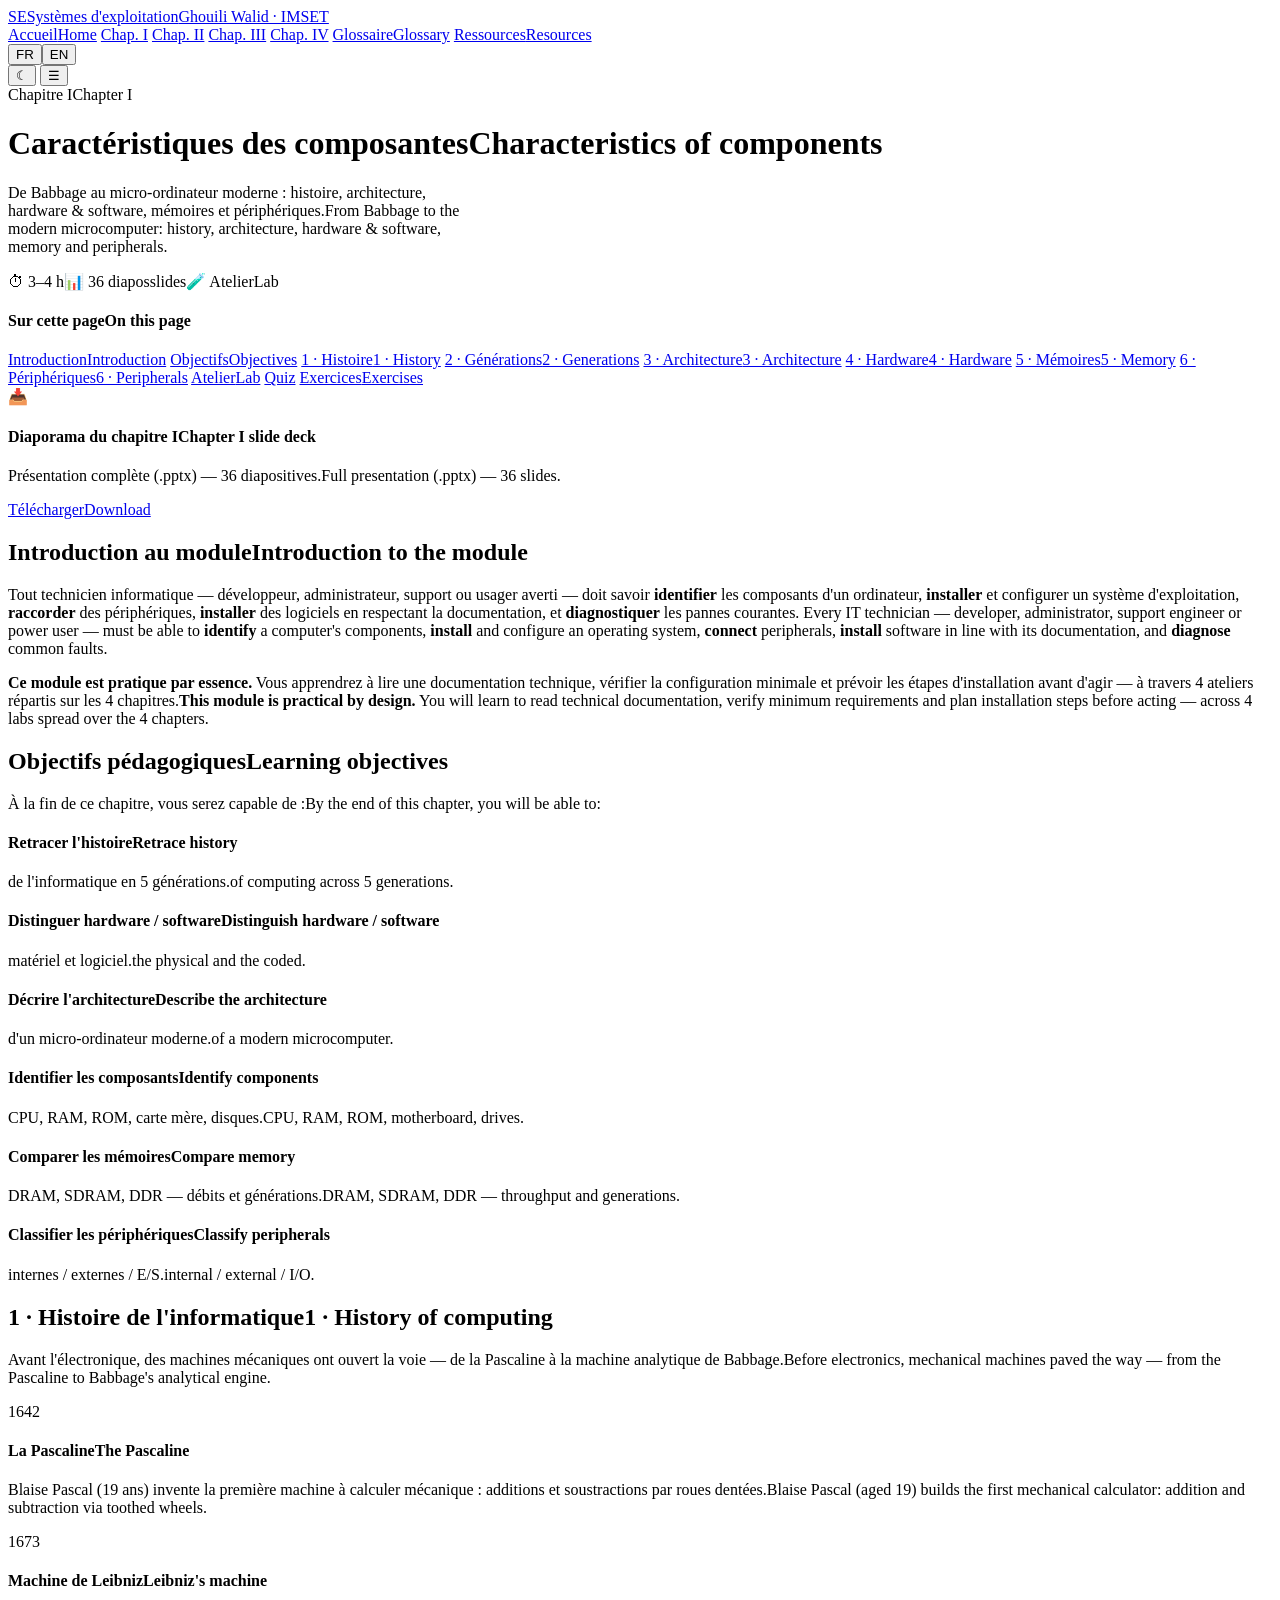
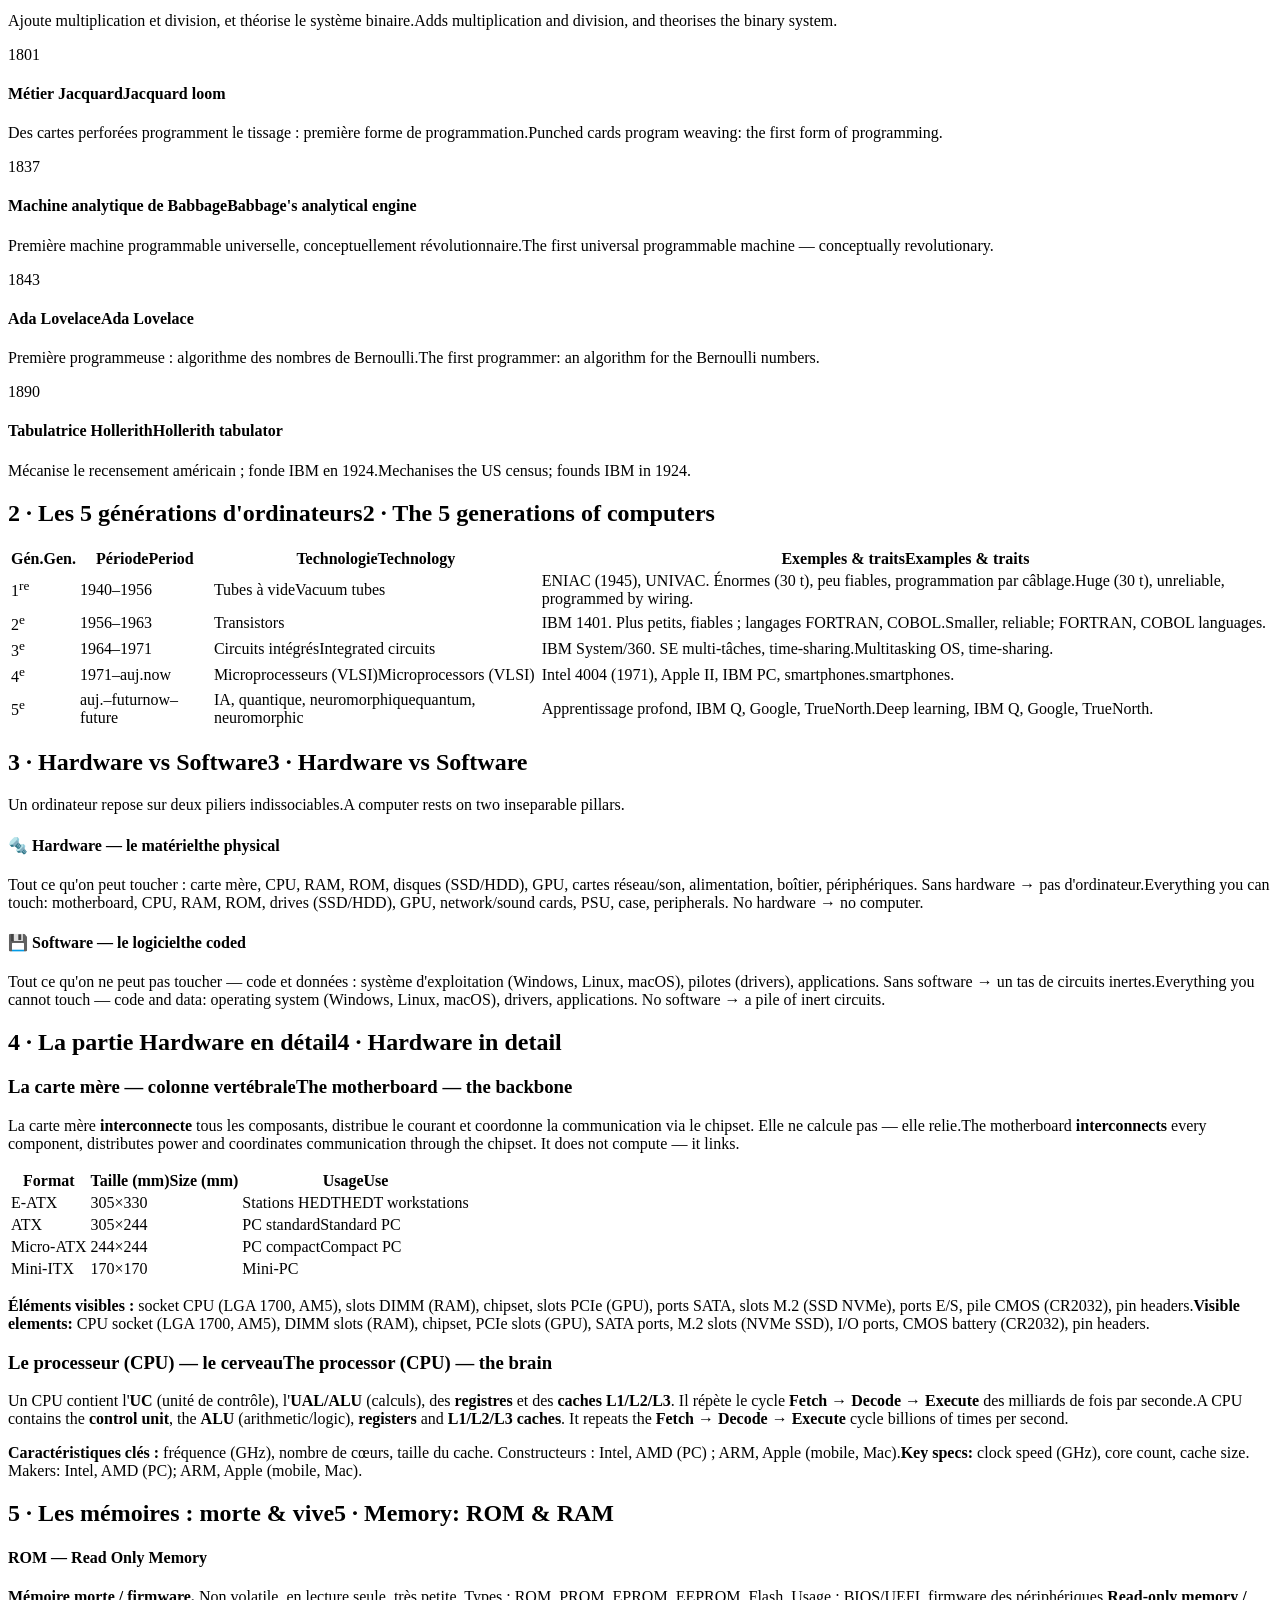
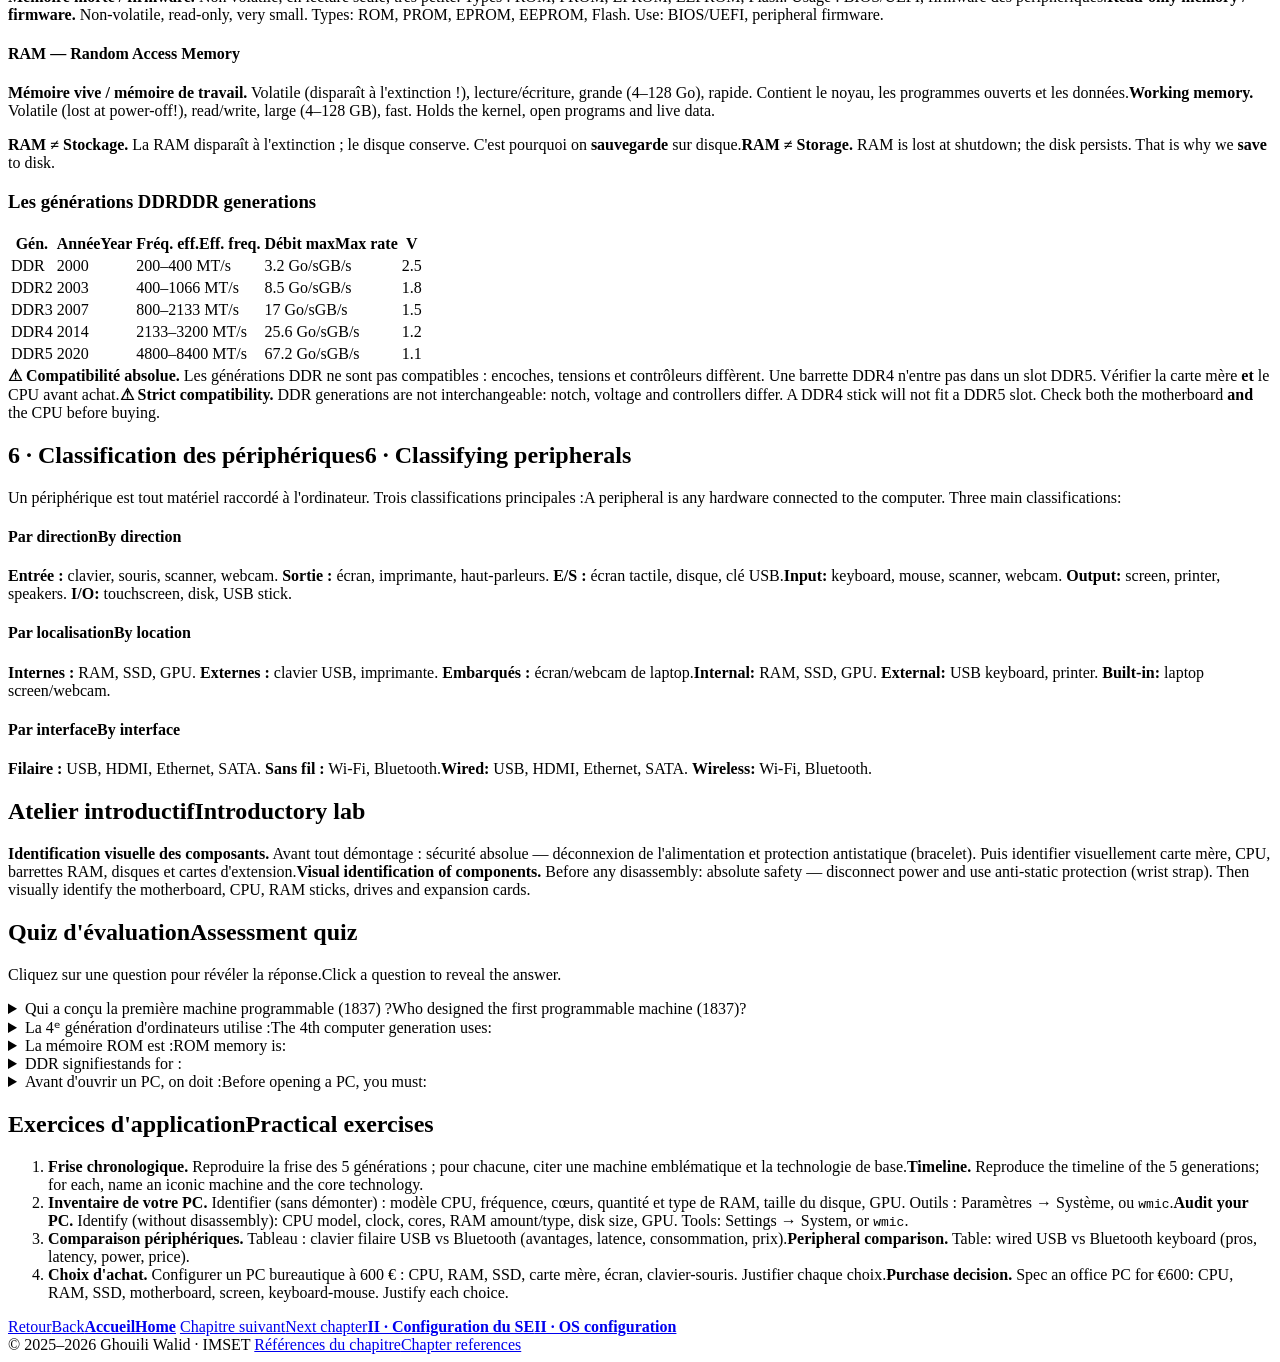
==== chapitre-1.html @ 06c970af "Add files via upload" ====
<!DOCTYPE html>
<html lang="fr" data-lang="fr">
<head>
<meta charset="UTF-8">
<meta name="viewport" content="width=device-width, initial-scale=1.0">
<title>Chapitre I — Caractéristiques des composantes | Systèmes d'exploitation</title>
<meta name="description" content="Histoire de l'informatique, architecture du micro-ordinateur, hardware vs software, mémoires (ROM, DRAM, SDRAM, DDR) et périphériques.">
<link rel="preconnect" href="https://fonts.googleapis.com"><link rel="preconnect" href="https://fonts.gstatic.com" crossorigin>
<link href="https://fonts.googleapis.com/css2?family=Fraunces:opsz,wght@9..144,500;9..144,600&family=Inter:wght@400;500;600;700&family=JetBrains+Mono:wght@400;700&display=swap" rel="stylesheet">
<link rel="stylesheet" href="assets/style.css">
<link rel="icon" href="data:image/svg+xml,<svg xmlns='http://www.w3.org/2000/svg' viewBox='0 0 100 100'><rect width='100' height='100' rx='22' fill='%232d4a8a'/><text x='50' y='68' font-size='52' font-family='Georgia' fill='white' text-anchor='middle' font-weight='600'>SE</text></svg>">
</head>
<body>
<header class="topbar"><div class="wrap topbar-inner">
  <a href="index.html" class="brand-logo"><span class="brand-mark">SE</span><span>Systèmes d'exploitation<span class="brand-sub">Ghouili Walid · IMSET</span></span></a>
  <nav class="nav">
    <a href="index.html"><span class="fr">Accueil</span><span class="en">Home</span></a>
    <a href="chapitre-1.html" class="active">Chap. I</a>
    <a href="chapitre-2.html">Chap. II</a>
    <a href="chapitre-3.html">Chap. III</a>
    <a href="chapitre-4.html">Chap. IV</a>
    <a href="glossaire.html"><span class="fr">Glossaire</span><span class="en">Glossary</span></a>
    <a href="ressources.html"><span class="fr">Ressources</span><span class="en">Resources</span></a>
  </nav>
  <div class="lang-toggle"><button data-lang-btn="fr">FR</button><button data-lang-btn="en">EN</button></div>
  <button class="toolbtn" data-theme-toggle>☾</button>
  <button class="toolbtn menu-btn" data-menu>☰</button>
</div></header>

<div class="lesson-head"><div class="wrap">
  <span class="eyebrow"><span class="fr">Chapitre I</span><span class="en">Chapter I</span></span>
  <h1><span class="fr">Caractéristiques des composantes</span><span class="en">Characteristics of components</span></h1>
  <p class="lead" style="max-width:60ch"><span class="fr">De Babbage au micro-ordinateur moderne : histoire, architecture, hardware &amp; software, mémoires et périphériques.</span><span class="en">From Babbage to the modern microcomputer: history, architecture, hardware &amp; software, memory and peripherals.</span></p>
  <div class="hero-meta">
    <span class="chip">⏱ 3–4 h</span><span class="chip">📊 36 <span class="fr">diapos</span><span class="en">slides</span></span><span class="chip">🧪 <span class="fr">Atelier</span><span class="en">Lab</span></span>
  </div>
</div></div>

<div class="wrap"><div class="lesson-layout">
  <aside class="toc">
    <h4><span class="fr">Sur cette page</span><span class="en">On this page</span></h4>
    <a href="#intro"><span class="fr">Introduction</span><span class="en">Introduction</span></a>
    <a href="#objectifs"><span class="fr">Objectifs</span><span class="en">Objectives</span></a>
    <a href="#histoire"><span class="fr">1 · Histoire</span><span class="en">1 · History</span></a>
    <a href="#generations"><span class="fr">2 · Générations</span><span class="en">2 · Generations</span></a>
    <a href="#archi"><span class="fr">3 · Architecture</span><span class="en">3 · Architecture</span></a>
    <a href="#hardware"><span class="fr">4 · Hardware</span><span class="en">4 · Hardware</span></a>
    <a href="#memoires"><span class="fr">5 · Mémoires</span><span class="en">5 · Memory</span></a>
    <a href="#peripheriques"><span class="fr">6 · Périphériques</span><span class="en">6 · Peripherals</span></a>
    <a href="#atelier"><span class="fr">Atelier</span><span class="en">Lab</span></a>
    <a href="#quiz">Quiz</a>
    <a href="#exercices"><span class="fr">Exercices</span><span class="en">Exercises</span></a>
  </aside>

  <article class="lesson-body">

    <div class="dl-card">
      <div class="dl-ic">📥</div>
      <div class="grow"><h4><span class="fr">Diaporama du chapitre I</span><span class="en">Chapter I slide deck</span></h4><p><span class="fr">Présentation complète (.pptx) — 36 diapositives.</span><span class="en">Full presentation (.pptx) — 36 slides.</span></p></div>
      <a class="btn btn-primary" href="slides/ICML_Chapitre_1_Caracteristiques_Composantes.pptx" download><span class="fr">Télécharger</span><span class="en">Download</span></a>
    </div>

    <h2 id="intro"><span class="fr">Introduction au module</span><span class="en">Introduction to the module</span></h2>
    <p><span class="fr">Tout technicien informatique — développeur, administrateur, support ou usager averti — doit savoir <strong>identifier</strong> les composants d'un ordinateur, <strong>installer</strong> et configurer un système d'exploitation, <strong>raccorder</strong> des périphériques, <strong>installer</strong> des logiciels en respectant la documentation, et <strong>diagnostiquer</strong> les pannes courantes.</span>
    <span class="en">Every IT technician — developer, administrator, support engineer or power user — must be able to <strong>identify</strong> a computer's components, <strong>install</strong> and configure an operating system, <strong>connect</strong> peripherals, <strong>install</strong> software in line with its documentation, and <strong>diagnose</strong> common faults.</span></p>
    <div class="callout callout-key"><span class="fr"><b>Ce module est pratique par essence.</b> Vous apprendrez à lire une documentation technique, vérifier la configuration minimale et prévoir les étapes d'installation avant d'agir — à travers 4 ateliers répartis sur les 4 chapitres.</span><span class="en"><b>This module is practical by design.</b> You will learn to read technical documentation, verify minimum requirements and plan installation steps before acting — across 4 labs spread over the 4 chapters.</span></div>

    <h2 id="objectifs"><span class="fr">Objectifs pédagogiques</span><span class="en">Learning objectives</span></h2>
    <p><span class="fr">À la fin de ce chapitre, vous serez capable de :</span><span class="en">By the end of this chapter, you will be able to:</span></p>
    <div class="feat-grid grid-2" style="grid-template-columns:1fr 1fr">
      <div class="feat"><h4><span class="fr">Retracer l'histoire</span><span class="en">Retrace history</span></h4><p><span class="fr">de l'informatique en 5 générations.</span><span class="en">of computing across 5 generations.</span></p></div>
      <div class="feat"><h4><span class="fr">Distinguer hardware / software</span><span class="en">Distinguish hardware / software</span></h4><p><span class="fr">matériel et logiciel.</span><span class="en">the physical and the coded.</span></p></div>
      <div class="feat"><h4><span class="fr">Décrire l'architecture</span><span class="en">Describe the architecture</span></h4><p><span class="fr">d'un micro-ordinateur moderne.</span><span class="en">of a modern microcomputer.</span></p></div>
      <div class="feat"><h4><span class="fr">Identifier les composants</span><span class="en">Identify components</span></h4><p><span class="fr">CPU, RAM, ROM, carte mère, disques.</span><span class="en">CPU, RAM, ROM, motherboard, drives.</span></p></div>
      <div class="feat"><h4><span class="fr">Comparer les mémoires</span><span class="en">Compare memory</span></h4><p><span class="fr">DRAM, SDRAM, DDR — débits et générations.</span><span class="en">DRAM, SDRAM, DDR — throughput and generations.</span></p></div>
      <div class="feat"><h4><span class="fr">Classifier les périphériques</span><span class="en">Classify peripherals</span></h4><p><span class="fr">internes / externes / E/S.</span><span class="en">internal / external / I/O.</span></p></div>
    </div>

    <h2 id="histoire"><span class="fr">1 · Histoire de l'informatique</span><span class="en">1 · History of computing</span></h2>
    <p><span class="fr">Avant l'électronique, des machines mécaniques ont ouvert la voie — de la Pascaline à la machine analytique de Babbage.</span><span class="en">Before electronics, mechanical machines paved the way — from the Pascaline to Babbage's analytical engine.</span></p>
    <div class="timeline">
      <div class="tl-item"><span class="yr">1642</span><h4><span class="fr">La Pascaline</span><span class="en">The Pascaline</span></h4><p><span class="fr">Blaise Pascal (19 ans) invente la première machine à calculer mécanique : additions et soustractions par roues dentées.</span><span class="en">Blaise Pascal (aged 19) builds the first mechanical calculator: addition and subtraction via toothed wheels.</span></p></div>
      <div class="tl-item"><span class="yr">1673</span><h4><span class="fr">Machine de Leibniz</span><span class="en">Leibniz's machine</span></h4><p><span class="fr">Ajoute multiplication et division, et théorise le système binaire.</span><span class="en">Adds multiplication and division, and theorises the binary system.</span></p></div>
      <div class="tl-item"><span class="yr">1801</span><h4><span class="fr">Métier Jacquard</span><span class="en">Jacquard loom</span></h4><p><span class="fr">Des cartes perforées programment le tissage : première forme de programmation.</span><span class="en">Punched cards program weaving: the first form of programming.</span></p></div>
      <div class="tl-item"><span class="yr">1837</span><h4><span class="fr">Machine analytique de Babbage</span><span class="en">Babbage's analytical engine</span></h4><p><span class="fr">Première machine programmable universelle, conceptuellement révolutionnaire.</span><span class="en">The first universal programmable machine — conceptually revolutionary.</span></p></div>
      <div class="tl-item"><span class="yr">1843</span><h4><span class="fr">Ada Lovelace</span><span class="en">Ada Lovelace</span></h4><p><span class="fr">Première programmeuse : algorithme des nombres de Bernoulli.</span><span class="en">The first programmer: an algorithm for the Bernoulli numbers.</span></p></div>
      <div class="tl-item"><span class="yr">1890</span><h4><span class="fr">Tabulatrice Hollerith</span><span class="en">Hollerith tabulator</span></h4><p><span class="fr">Mécanise le recensement américain ; fonde IBM en 1924.</span><span class="en">Mechanises the US census; founds IBM in 1924.</span></p></div>
    </div>

    <h2 id="generations"><span class="fr">2 · Les 5 générations d'ordinateurs</span><span class="en">2 · The 5 generations of computers</span></h2>
    <div class="tbl-wrap"><table class="data">
      <thead><tr><th><span class="fr">Gén.</span><span class="en">Gen.</span></th><th><span class="fr">Période</span><span class="en">Period</span></th><th><span class="fr">Technologie</span><span class="en">Technology</span></th><th><span class="fr">Exemples &amp; traits</span><span class="en">Examples &amp; traits</span></th></tr></thead>
      <tbody>
        <tr><td>1<sup>re</sup></td><td>1940–1956</td><td><span class="fr">Tubes à vide</span><span class="en">Vacuum tubes</span></td><td>ENIAC (1945), UNIVAC. <span class="fr">Énormes (30 t), peu fiables, programmation par câblage.</span><span class="en">Huge (30 t), unreliable, programmed by wiring.</span></td></tr>
        <tr><td>2<sup>e</sup></td><td>1956–1963</td><td>Transistors</td><td>IBM 1401. <span class="fr">Plus petits, fiables ; langages FORTRAN, COBOL.</span><span class="en">Smaller, reliable; FORTRAN, COBOL languages.</span></td></tr>
        <tr><td>3<sup>e</sup></td><td>1964–1971</td><td><span class="fr">Circuits intégrés</span><span class="en">Integrated circuits</span></td><td>IBM System/360. <span class="fr">SE multi-tâches, time-sharing.</span><span class="en">Multitasking OS, time-sharing.</span></td></tr>
        <tr><td>4<sup>e</sup></td><td>1971–<span class="fr">auj.</span><span class="en">now</span></td><td><span class="fr">Microprocesseurs (VLSI)</span><span class="en">Microprocessors (VLSI)</span></td><td>Intel 4004 (1971), Apple II, IBM PC, <span class="fr">smartphones.</span><span class="en">smartphones.</span></td></tr>
        <tr><td>5<sup>e</sup></td><td><span class="fr">auj.–futur</span><span class="en">now–future</span></td><td>IA, <span class="fr">quantique, neuromorphique</span><span class="en">quantum, neuromorphic</span></td><td><span class="fr">Apprentissage profond, IBM Q, Google, TrueNorth.</span><span class="en">Deep learning, IBM Q, Google, TrueNorth.</span></td></tr>
      </tbody>
    </table></div>

    <h2 id="archi"><span class="fr">3 · Hardware vs Software</span><span class="en">3 · Hardware vs Software</span></h2>
    <p><span class="fr">Un ordinateur repose sur deux piliers indissociables.</span><span class="en">A computer rests on two inseparable pillars.</span></p>
    <div class="feat-grid grid-2" style="grid-template-columns:1fr 1fr">
      <div class="feat"><h4>🔩 Hardware — <span class="fr">le matériel</span><span class="en">the physical</span></h4><p><span class="fr">Tout ce qu'on peut toucher : carte mère, CPU, RAM, ROM, disques (SSD/HDD), GPU, cartes réseau/son, alimentation, boîtier, périphériques. Sans hardware → pas d'ordinateur.</span><span class="en">Everything you can touch: motherboard, CPU, RAM, ROM, drives (SSD/HDD), GPU, network/sound cards, PSU, case, peripherals. No hardware → no computer.</span></p></div>
      <div class="feat"><h4>💾 Software — <span class="fr">le logiciel</span><span class="en">the coded</span></h4><p><span class="fr">Tout ce qu'on ne peut pas toucher — code et données : système d'exploitation (Windows, Linux, macOS), pilotes (drivers), applications. Sans software → un tas de circuits inertes.</span><span class="en">Everything you cannot touch — code and data: operating system (Windows, Linux, macOS), drivers, applications. No software → a pile of inert circuits.</span></p></div>
    </div>

    <h2 id="hardware"><span class="fr">4 · La partie Hardware en détail</span><span class="en">4 · Hardware in detail</span></h2>
    <h3><span class="fr">La carte mère — colonne vertébrale</span><span class="en">The motherboard — the backbone</span></h3>
    <p><span class="fr">La carte mère <strong>interconnecte</strong> tous les composants, distribue le courant et coordonne la communication via le chipset. Elle ne calcule pas — elle relie.</span><span class="en">The motherboard <strong>interconnects</strong> every component, distributes power and coordinates communication through the chipset. It does not compute — it links.</span></p>
    <div class="tbl-wrap"><table class="data">
      <thead><tr><th>Format</th><th><span class="fr">Taille (mm)</span><span class="en">Size (mm)</span></th><th><span class="fr">Usage</span><span class="en">Use</span></th></tr></thead>
      <tbody>
        <tr><td>E-ATX</td><td>305×330</td><td><span class="fr">Stations HEDT</span><span class="en">HEDT workstations</span></td></tr>
        <tr><td>ATX</td><td>305×244</td><td><span class="fr">PC standard</span><span class="en">Standard PC</span></td></tr>
        <tr><td>Micro-ATX</td><td>244×244</td><td><span class="fr">PC compact</span><span class="en">Compact PC</span></td></tr>
        <tr><td>Mini-ITX</td><td>170×170</td><td>Mini-PC</td></tr>
      </tbody>
    </table></div>
    <p><span class="fr"><strong>Éléments visibles :</strong> socket CPU (LGA 1700, AM5), slots DIMM (RAM), chipset, slots PCIe (GPU), ports SATA, slots M.2 (SSD NVMe), ports E/S, pile CMOS (CR2032), pin headers.</span><span class="en"><strong>Visible elements:</strong> CPU socket (LGA 1700, AM5), DIMM slots (RAM), chipset, PCIe slots (GPU), SATA ports, M.2 slots (NVMe SSD), I/O ports, CMOS battery (CR2032), pin headers.</span></p>

    <h3><span class="fr">Le processeur (CPU) — le cerveau</span><span class="en">The processor (CPU) — the brain</span></h3>
    <p><span class="fr">Un CPU contient l'<strong>UC</strong> (unité de contrôle), l'<strong>UAL/ALU</strong> (calculs), des <strong>registres</strong> et des <strong>caches L1/L2/L3</strong>. Il répète le cycle <strong>Fetch → Decode → Execute</strong> des milliards de fois par seconde.</span><span class="en">A CPU contains the <strong>control unit</strong>, the <strong>ALU</strong> (arithmetic/logic), <strong>registers</strong> and <strong>L1/L2/L3 caches</strong>. It repeats the <strong>Fetch → Decode → Execute</strong> cycle billions of times per second.</span></p>
    <div class="callout callout-note"><span class="fr"><b>Caractéristiques clés :</b> fréquence (GHz), nombre de cœurs, taille du cache. Constructeurs : Intel, AMD (PC) ; ARM, Apple (mobile, Mac).</span><span class="en"><b>Key specs:</b> clock speed (GHz), core count, cache size. Makers: Intel, AMD (PC); ARM, Apple (mobile, Mac).</span></div>

    <h2 id="memoires"><span class="fr">5 · Les mémoires : morte &amp; vive</span><span class="en">5 · Memory: ROM &amp; RAM</span></h2>
    <div class="feat-grid grid-2" style="grid-template-columns:1fr 1fr">
      <div class="feat"><h4>ROM — Read Only Memory</h4><p><span class="fr"><strong>Mémoire morte / firmware.</strong> Non volatile, en lecture seule, très petite. Types : ROM, PROM, EPROM, EEPROM, Flash. Usage : BIOS/UEFI, firmware des périphériques.</span><span class="en"><strong>Read-only memory / firmware.</strong> Non-volatile, read-only, very small. Types: ROM, PROM, EPROM, EEPROM, Flash. Use: BIOS/UEFI, peripheral firmware.</span></p></div>
      <div class="feat"><h4>RAM — Random Access Memory</h4><p><span class="fr"><strong>Mémoire vive / mémoire de travail.</strong> Volatile (disparaît à l'extinction !), lecture/écriture, grande (4–128 Go), rapide. Contient le noyau, les programmes ouverts et les données.</span><span class="en"><strong>Working memory.</strong> Volatile (lost at power-off!), read/write, large (4–128 GB), fast. Holds the kernel, open programs and live data.</span></p></div>
    </div>
    <div class="callout callout-warn"><span class="fr"><b>RAM ≠ Stockage.</b> La RAM disparaît à l'extinction ; le disque conserve. C'est pourquoi on <b>sauvegarde</b> sur disque.</span><span class="en"><b>RAM ≠ Storage.</b> RAM is lost at shutdown; the disk persists. That is why we <b>save</b> to disk.</span></div>

    <h3><span class="fr">Les générations DDR</span><span class="en">DDR generations</span></h3>
    <div class="tbl-wrap"><table class="data">
      <thead><tr><th>Gén.</th><th><span class="fr">Année</span><span class="en">Year</span></th><th><span class="fr">Fréq. eff.</span><span class="en">Eff. freq.</span></th><th><span class="fr">Débit max</span><span class="en">Max rate</span></th><th>V</th></tr></thead>
      <tbody>
        <tr><td>DDR</td><td>2000</td><td>200–400 MT/s</td><td>3.2 <span class="fr">Go/s</span><span class="en">GB/s</span></td><td>2.5</td></tr>
        <tr><td>DDR2</td><td>2003</td><td>400–1066 MT/s</td><td>8.5 <span class="fr">Go/s</span><span class="en">GB/s</span></td><td>1.8</td></tr>
        <tr><td>DDR3</td><td>2007</td><td>800–2133 MT/s</td><td>17 <span class="fr">Go/s</span><span class="en">GB/s</span></td><td>1.5</td></tr>
        <tr><td>DDR4</td><td>2014</td><td>2133–3200 MT/s</td><td>25.6 <span class="fr">Go/s</span><span class="en">GB/s</span></td><td>1.2</td></tr>
        <tr><td>DDR5</td><td>2020</td><td>4800–8400 MT/s</td><td>67.2 <span class="fr">Go/s</span><span class="en">GB/s</span></td><td>1.1</td></tr>
      </tbody>
    </table></div>
    <div class="callout callout-warn"><span class="fr"><b>⚠ Compatibilité absolue.</b> Les générations DDR ne sont pas compatibles : encoches, tensions et contrôleurs diffèrent. Une barrette DDR4 n'entre pas dans un slot DDR5. Vérifier la carte mère <b>et</b> le CPU avant achat.</span><span class="en"><b>⚠ Strict compatibility.</b> DDR generations are not interchangeable: notch, voltage and controllers differ. A DDR4 stick will not fit a DDR5 slot. Check both the motherboard <b>and</b> the CPU before buying.</span></div>

    <h2 id="peripheriques"><span class="fr">6 · Classification des périphériques</span><span class="en">6 · Classifying peripherals</span></h2>
    <p><span class="fr">Un périphérique est tout matériel raccordé à l'ordinateur. Trois classifications principales :</span><span class="en">A peripheral is any hardware connected to the computer. Three main classifications:</span></p>
    <div class="feat-grid grid-3" style="grid-template-columns:repeat(3,1fr)">
      <div class="feat"><h4><span class="fr">Par direction</span><span class="en">By direction</span></h4><p><span class="fr"><b>Entrée :</b> clavier, souris, scanner, webcam. <b>Sortie :</b> écran, imprimante, haut-parleurs. <b>E/S :</b> écran tactile, disque, clé USB.</span><span class="en"><b>Input:</b> keyboard, mouse, scanner, webcam. <b>Output:</b> screen, printer, speakers. <b>I/O:</b> touchscreen, disk, USB stick.</span></p></div>
      <div class="feat"><h4><span class="fr">Par localisation</span><span class="en">By location</span></h4><p><span class="fr"><b>Internes :</b> RAM, SSD, GPU. <b>Externes :</b> clavier USB, imprimante. <b>Embarqués :</b> écran/webcam de laptop.</span><span class="en"><b>Internal:</b> RAM, SSD, GPU. <b>External:</b> USB keyboard, printer. <b>Built-in:</b> laptop screen/webcam.</span></p></div>
      <div class="feat"><h4><span class="fr">Par interface</span><span class="en">By interface</span></h4><p><span class="fr"><b>Filaire :</b> USB, HDMI, Ethernet, SATA. <b>Sans fil :</b> Wi-Fi, Bluetooth.</span><span class="en"><b>Wired:</b> USB, HDMI, Ethernet, SATA. <b>Wireless:</b> Wi-Fi, Bluetooth.</span></p></div>
    </div>

    <h2 id="atelier"><span class="fr">Atelier introductif</span><span class="en">Introductory lab</span></h2>
    <div class="callout callout-key"><span class="fr"><b>Identification visuelle des composants.</b> Avant tout démontage : sécurité absolue — déconnexion de l'alimentation et protection antistatique (bracelet). Puis identifier visuellement carte mère, CPU, barrettes RAM, disques et cartes d'extension.</span><span class="en"><b>Visual identification of components.</b> Before any disassembly: absolute safety — disconnect power and use anti-static protection (wrist strap). Then visually identify the motherboard, CPU, RAM sticks, drives and expansion cards.</span></div>

    <h2 id="quiz"><span class="fr">Quiz d'évaluation</span><span class="en">Assessment quiz</span></h2>
    <p><span class="fr">Cliquez sur une question pour révéler la réponse.</span><span class="en">Click a question to reveal the answer.</span></p>
    <details class="quiz"><summary><span class="fr">Qui a conçu la première machine programmable (1837) ?</span><span class="en">Who designed the first programmable machine (1837)?</span></summary><div class="ans"><p class="opts">a) Pascal &nbsp; b) Babbage &nbsp; c) Turing</p><p class="correct">✓ b — Charles Babbage.</p></div></details>
    <details class="quiz"><summary><span class="fr">La 4ᵉ génération d'ordinateurs utilise :</span><span class="en">The 4th computer generation uses:</span></summary><div class="ans"><p class="opts">a) <span class="fr">Tubes à vide</span><span class="en">Vacuum tubes</span> &nbsp; b) <span class="fr">Circuits intégrés</span><span class="en">Integrated circuits</span> &nbsp; c) <span class="fr">Microprocesseurs VLSI</span><span class="en">VLSI microprocessors</span></p><p class="correct">✓ c — <span class="fr">depuis l'Intel 4004 en 1971.</span><span class="en">since the Intel 4004 in 1971.</span></p></div></details>
    <details class="quiz"><summary><span class="fr">La mémoire ROM est :</span><span class="en">ROM memory is:</span></summary><div class="ans"><p class="opts">a) <span class="fr">Volatile</span><span class="en">Volatile</span> &nbsp; b) <span class="fr">Non volatile</span><span class="en">Non-volatile</span> &nbsp; c) <span class="fr">Très lente</span><span class="en">Very slow</span></p><p class="correct">✓ b — <span class="fr">conserve son contenu hors tension.</span><span class="en">keeps its content without power.</span></p></div></details>
    <details class="quiz"><summary>DDR <span class="fr">signifie</span><span class="en">stands for</span> :</summary><div class="ans"><p class="opts">a) Direct Data Rate &nbsp; b) Double Data Rate &nbsp; c) Dynamic Data RAM</p><p class="correct">✓ b — Double Data Rate (2 <span class="fr">transferts par cycle</span><span class="en">transfers per cycle</span>).</p></div></details>
    <details class="quiz"><summary><span class="fr">Avant d'ouvrir un PC, on doit :</span><span class="en">Before opening a PC, you must:</span></summary><div class="ans"><p class="opts">a) <span class="fr">Allumer le PC</span><span class="en">Power it on</span> &nbsp; b) <span class="fr">Débrancher l'alimentation</span><span class="en">Unplug the power</span> &nbsp; c) <span class="fr">Ne rien faire</span><span class="en">Nothing</span></p><p class="correct">✓ b — <span class="fr">sécurité absolue.</span><span class="en">absolute safety.</span></p></div></details>

    <h2 id="exercices"><span class="fr">Exercices d'application</span><span class="en">Practical exercises</span></h2>
    <ol>
      <li><span class="fr"><strong>Frise chronologique.</strong> Reproduire la frise des 5 générations ; pour chacune, citer une machine emblématique et la technologie de base.</span><span class="en"><strong>Timeline.</strong> Reproduce the timeline of the 5 generations; for each, name an iconic machine and the core technology.</span></li>
      <li><span class="fr"><strong>Inventaire de votre PC.</strong> Identifier (sans démonter) : modèle CPU, fréquence, cœurs, quantité et type de RAM, taille du disque, GPU. Outils : Paramètres → Système, ou <code>wmic</code>.</span><span class="en"><strong>Audit your PC.</strong> Identify (without disassembly): CPU model, clock, cores, RAM amount/type, disk size, GPU. Tools: Settings → System, or <code>wmic</code>.</span></li>
      <li><span class="fr"><strong>Comparaison périphériques.</strong> Tableau : clavier filaire USB vs Bluetooth (avantages, latence, consommation, prix).</span><span class="en"><strong>Peripheral comparison.</strong> Table: wired USB vs Bluetooth keyboard (pros, latency, power, price).</span></li>
      <li><span class="fr"><strong>Choix d'achat.</strong> Configurer un PC bureautique à 600 € : CPU, RAM, SSD, carte mère, écran, clavier-souris. Justifier chaque choix.</span><span class="en"><strong>Purchase decision.</strong> Spec an office PC for €600: CPU, RAM, SSD, motherboard, screen, keyboard-mouse. Justify each choice.</span></li>
    </ol>

    <div class="pager">
      <a href="index.html"><span><span class="fr">Retour</span><span class="en">Back</span></span><b><span class="fr">Accueil</span><span class="en">Home</span></b></a>
      <a class="next" href="chapitre-2.html"><span><span class="fr">Chapitre suivant</span><span class="en">Next chapter</span></span><b><span class="fr">II · Configuration du SE</span><span class="en">II · OS configuration</span></b></a>
    </div>
  </article>
</div></div>

<footer><div class="wrap"><div class="foot-bottom" style="border:0">
  <span>© 2025–2026 Ghouili Walid · IMSET</span>
  <span><a href="ressources.html"><span class="fr">Références du chapitre</span><span class="en">Chapter references</span></a></span>
</div></div></footer>
<script src="assets/script.js"></script>
</body>
</html>
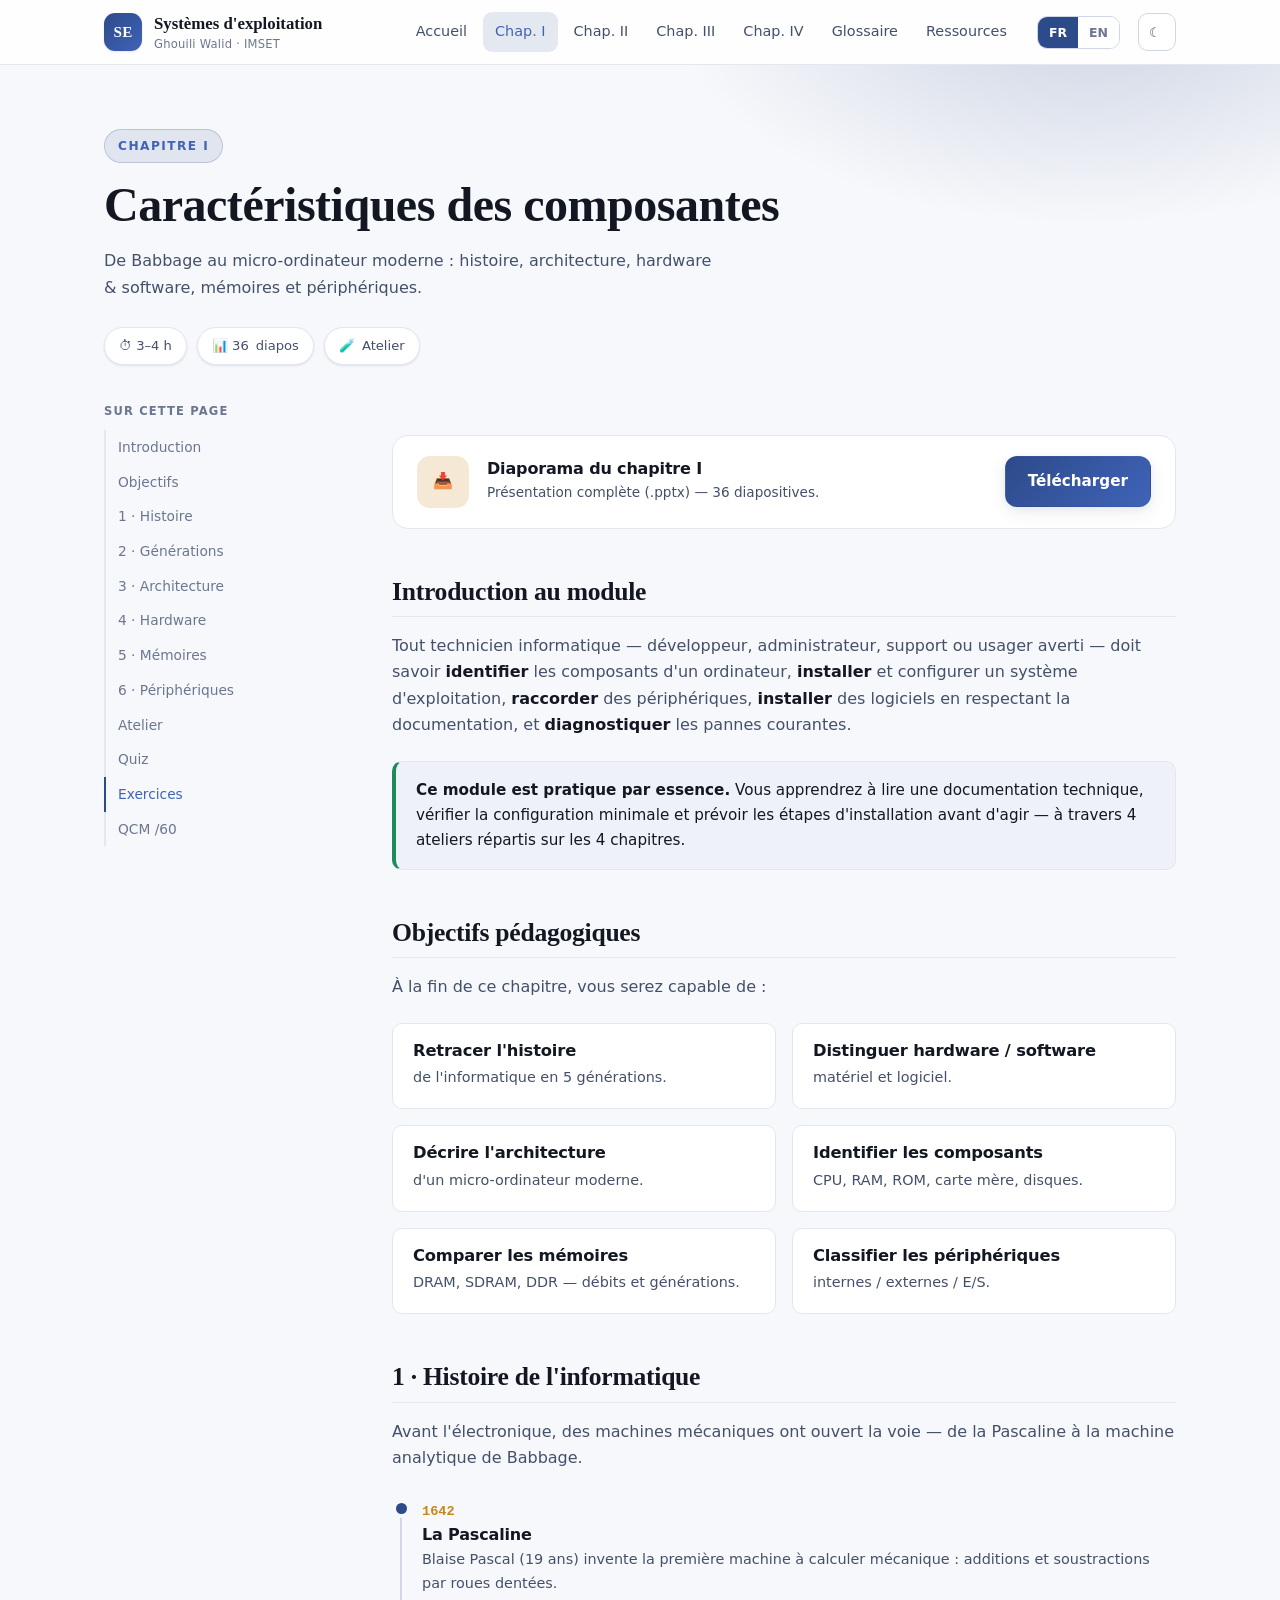
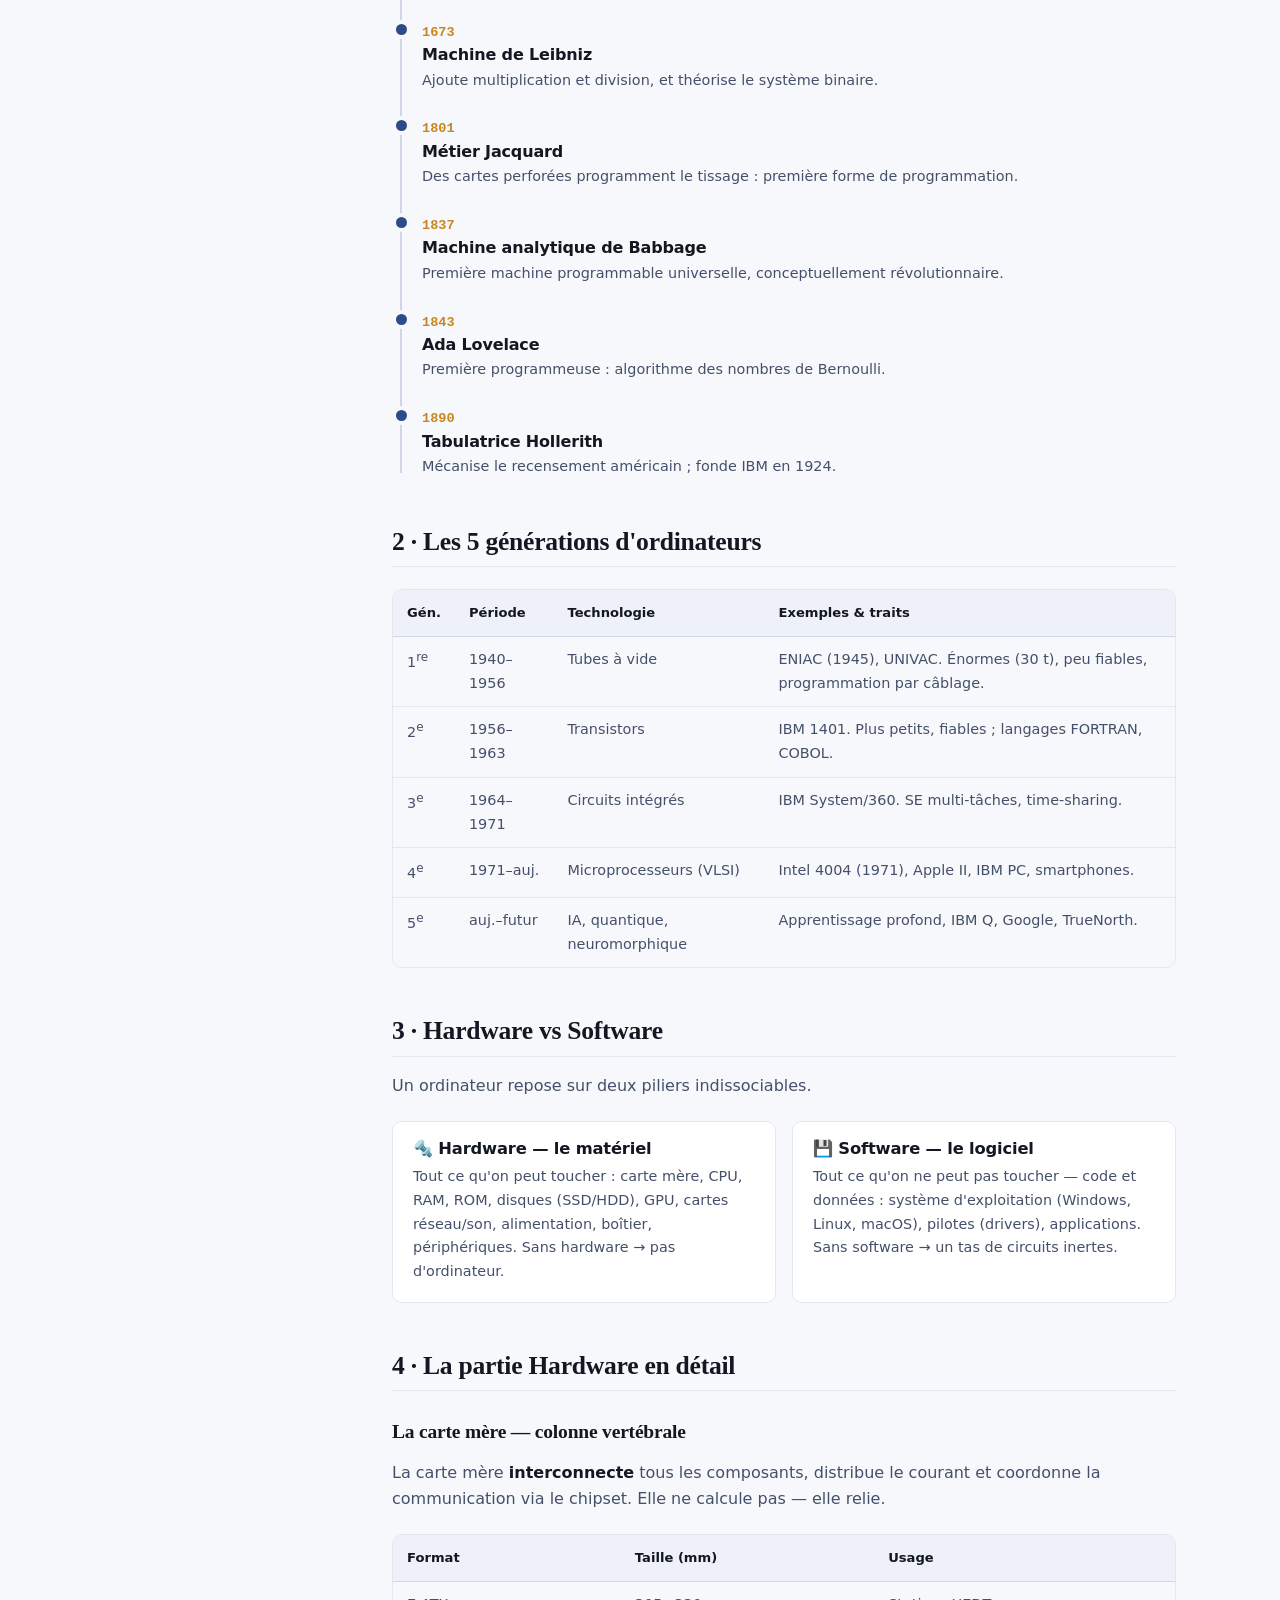
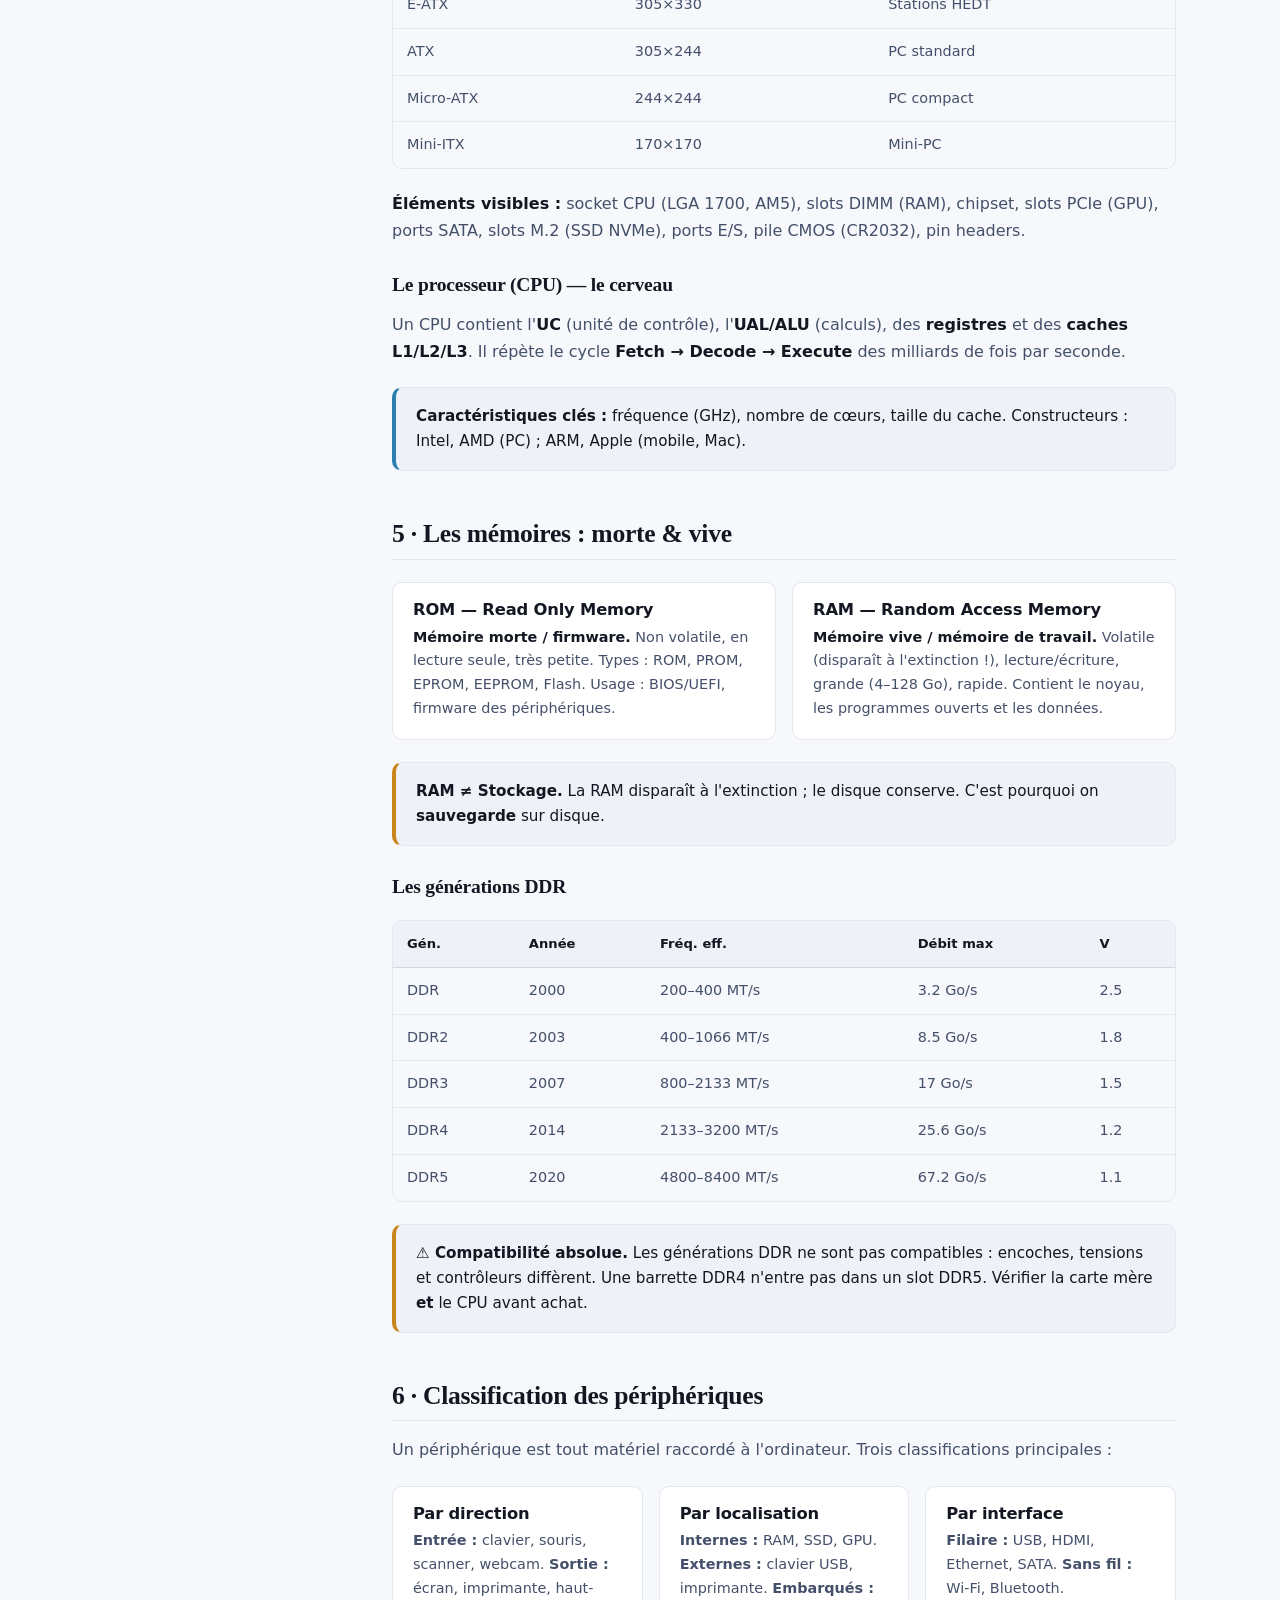
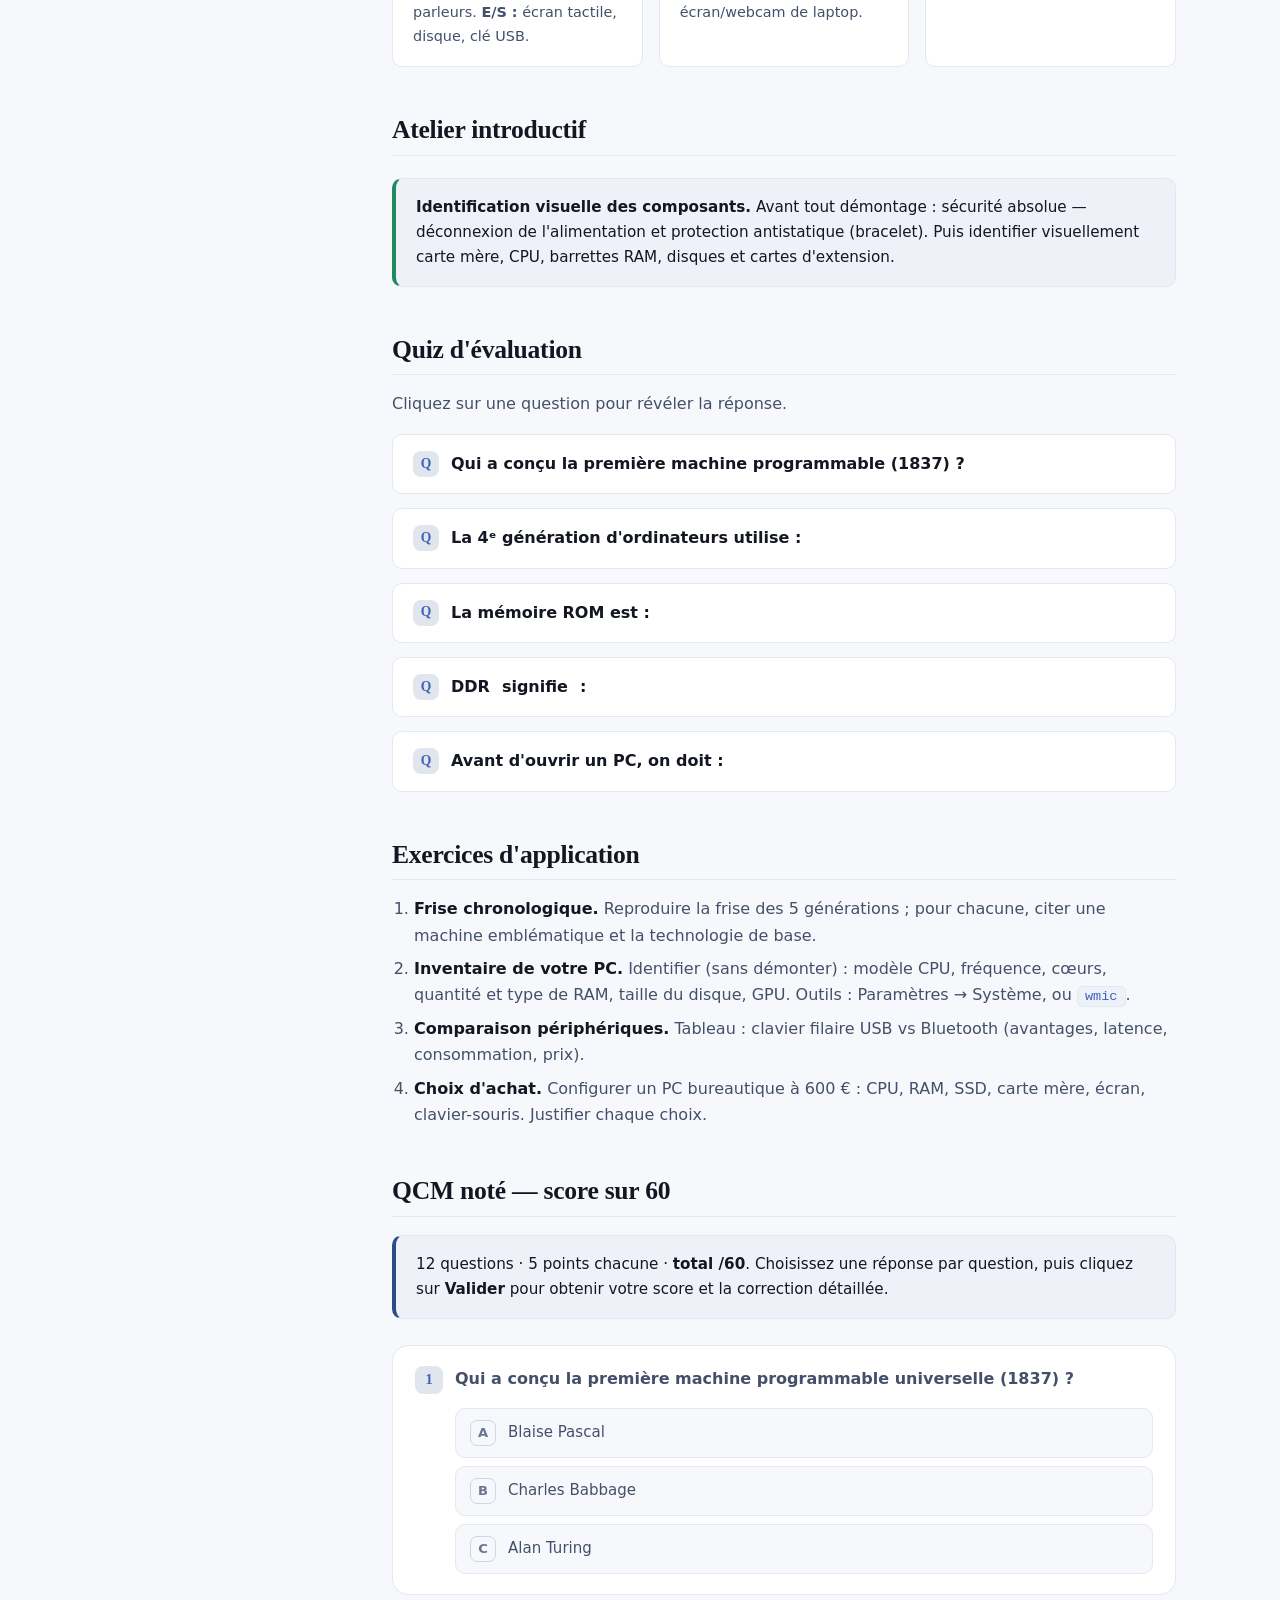
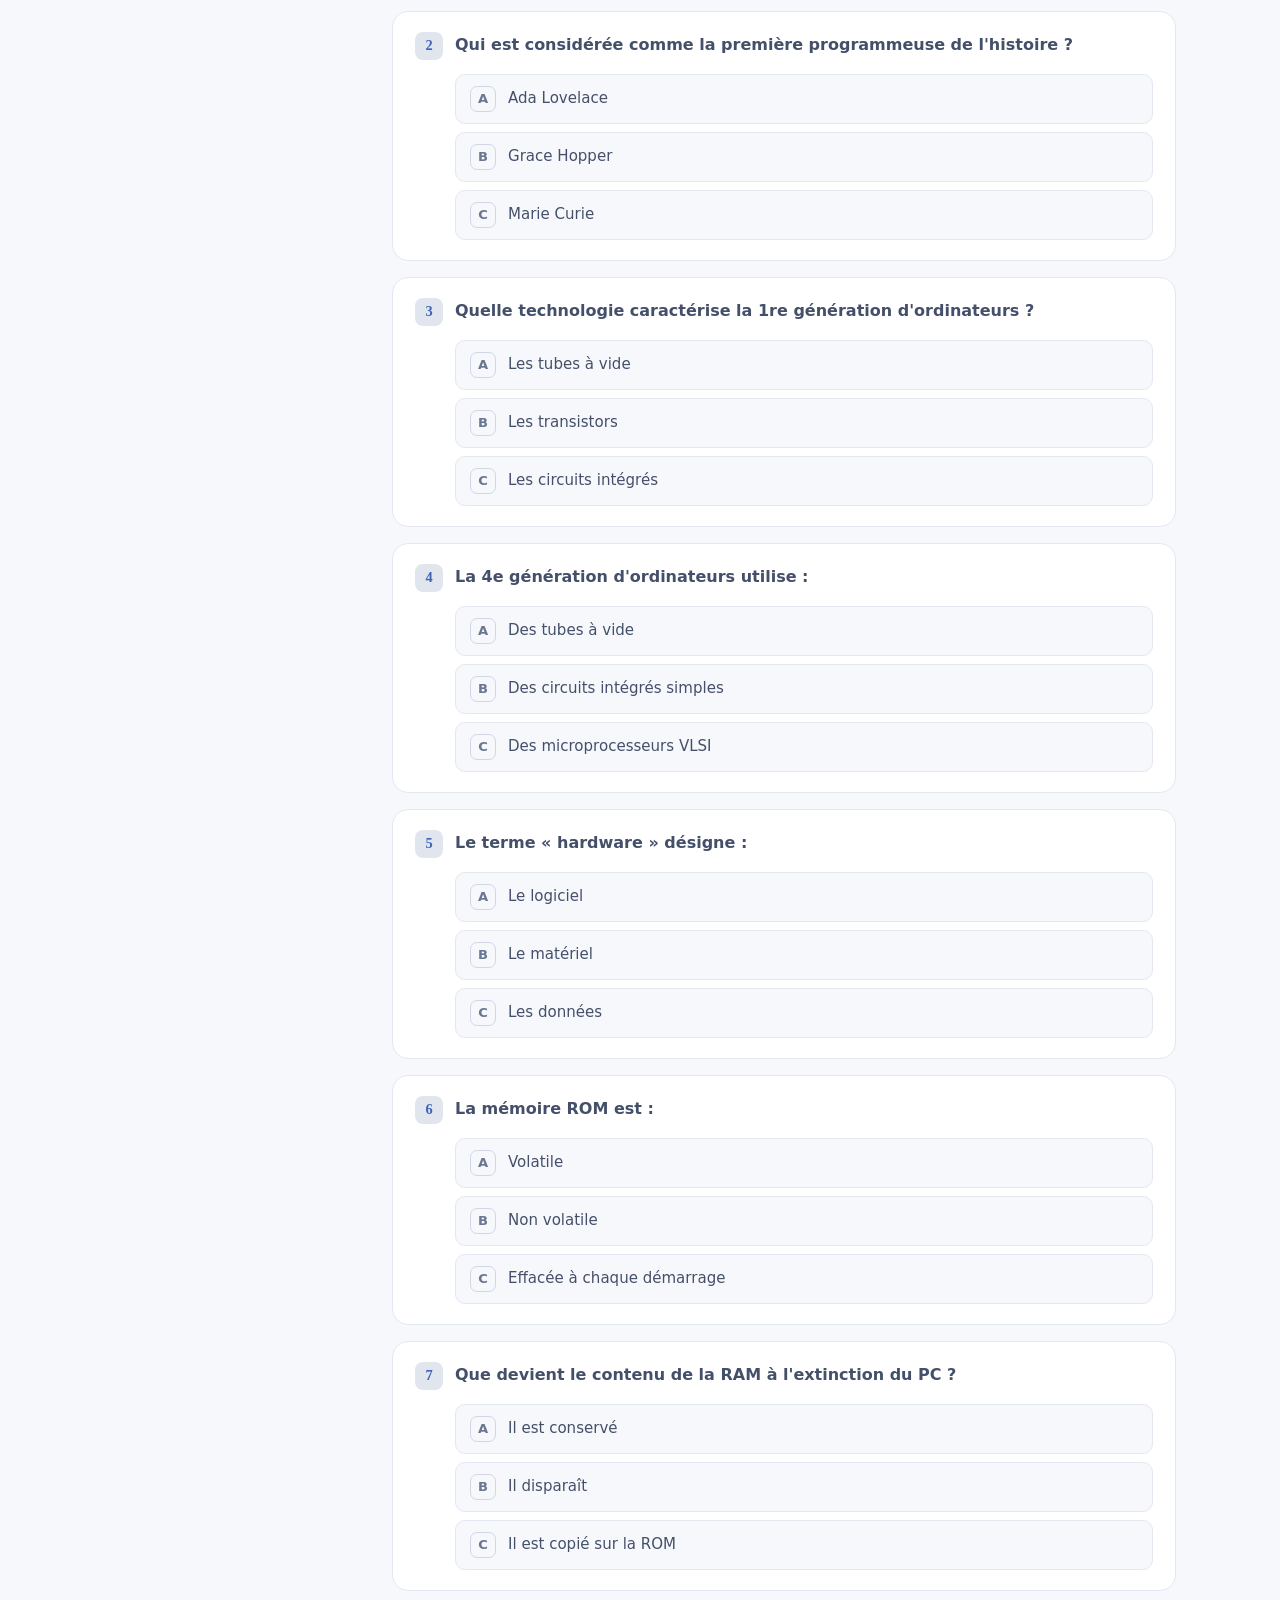
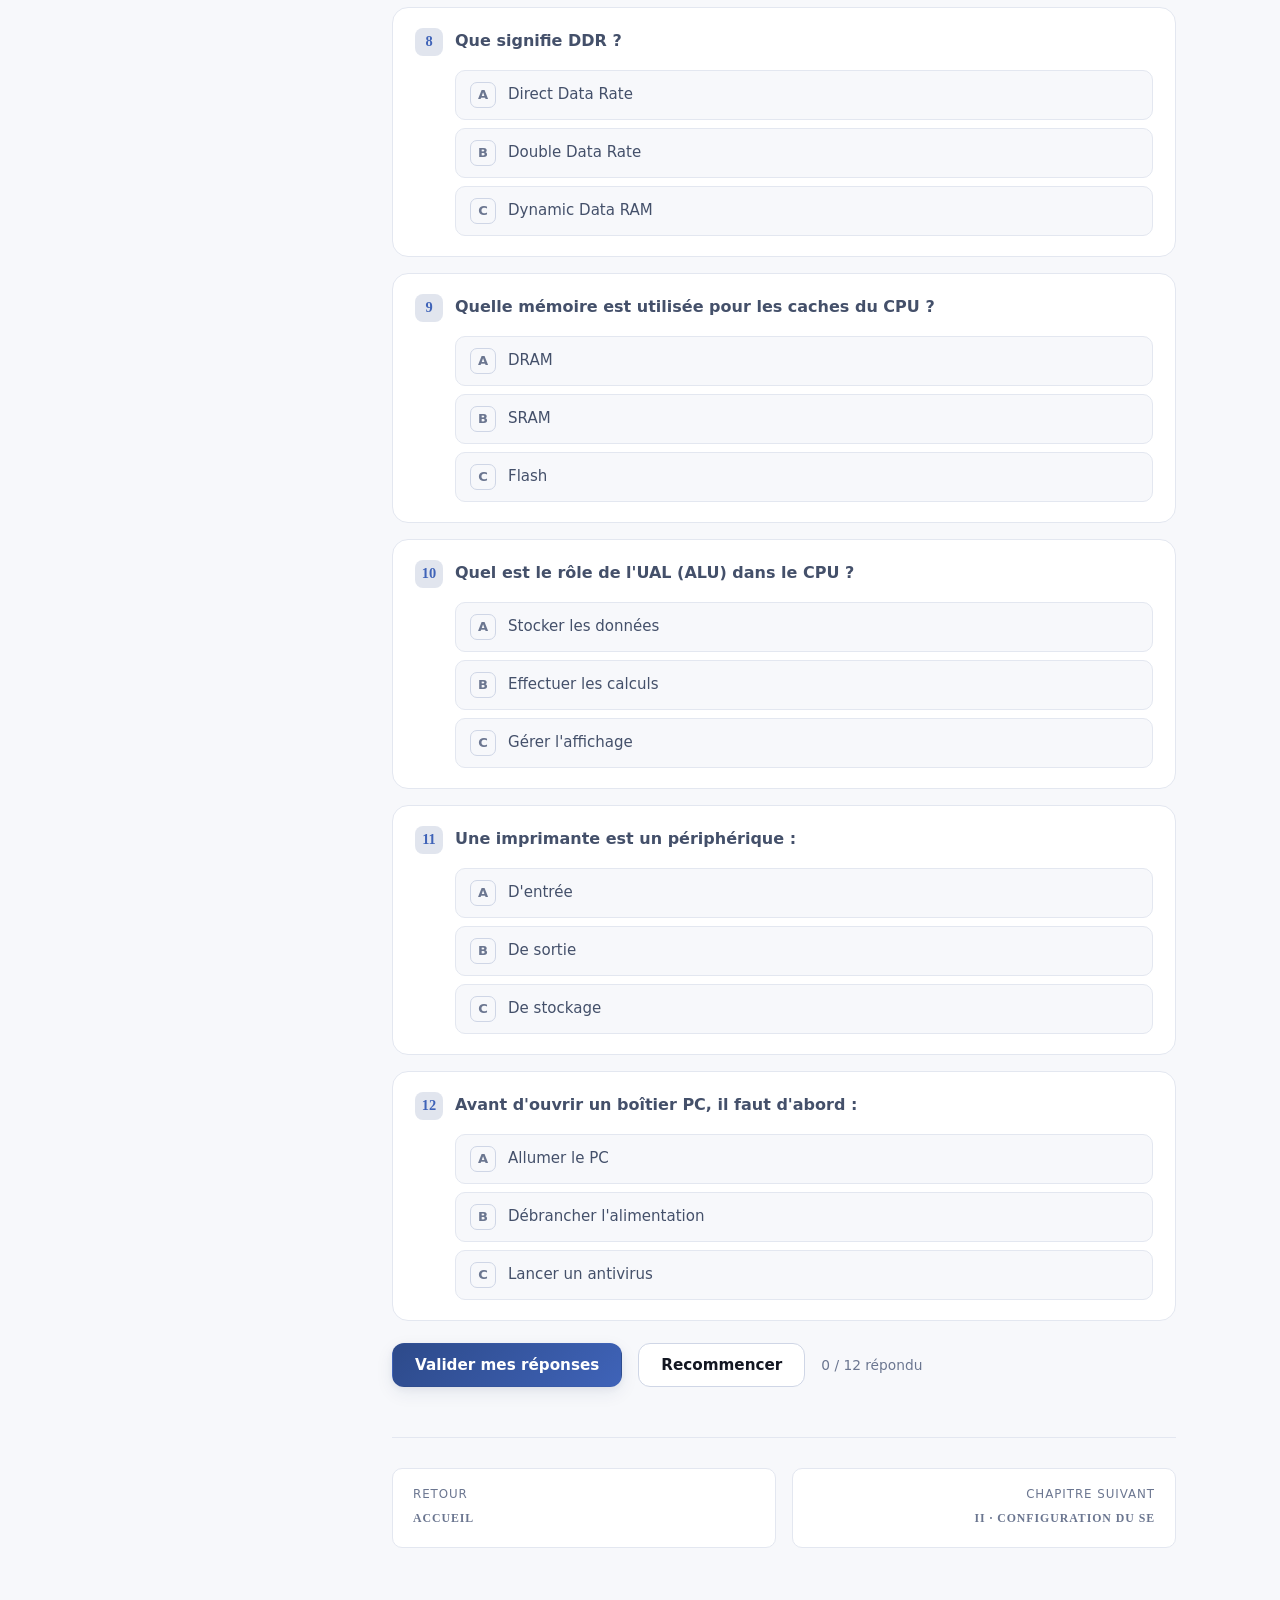
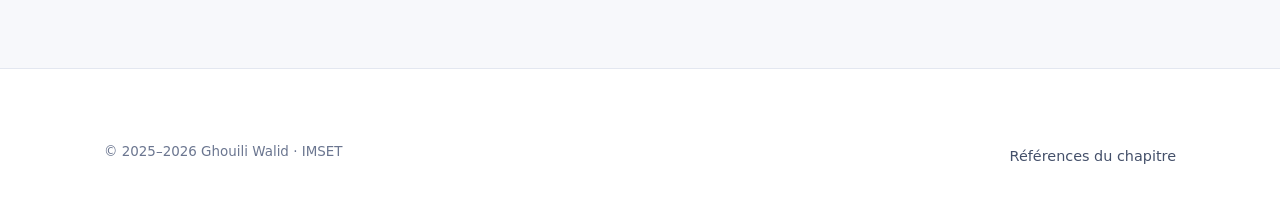
==== commit cc749c1e: "Add files via upload" ====
--- a/chapitre-1.html
+++ b/chapitre-1.html
@@ -50,6 +50,7 @@
     <a href="#atelier"><span class="fr">Atelier</span><span class="en">Lab</span></a>
     <a href="#quiz">Quiz</a>
     <a href="#exercices"><span class="fr">Exercices</span><span class="en">Exercises</span></a>
+    <a href="#qcm">QCM /60</a>
   </aside>
 
   <article class="lesson-body">
@@ -171,6 +172,26 @@
       <li><span class="fr"><strong>Choix d'achat.</strong> Configurer un PC bureautique à 600 € : CPU, RAM, SSD, carte mère, écran, clavier-souris. Justifier chaque choix.</span><span class="en"><strong>Purchase decision.</strong> Spec an office PC for €600: CPU, RAM, SSD, motherboard, screen, keyboard-mouse. Justify each choice.</span></li>
     </ol>
 
+    <h2 id="qcm"><span class="fr">QCM noté — score sur 60</span><span class="en">Graded QCM — score out of 60</span></h2>
+    <div class="qcm-intro"><span class="fr">12 questions · 5 points chacune · <b>total /60</b>. Choisissez une réponse par question, puis cliquez sur <b>Valider</b> pour obtenir votre score et la correction détaillée.</span><span class="en">12 questions · 5 points each · <b>total /60</b>. Pick one answer per question, then click <b>Check</b> for your score and the full correction.</span></div>
+    <div id="qcm-app"></div>
+    <script>
+    window.QCM = [
+    {a:1, fr:{q:"Qui a conçu la première machine programmable universelle (1837) ?", o:["Blaise Pascal","Charles Babbage","Alan Turing"], x:"Charles Babbage a conçu la machine analytique, première machine programmable universelle."}, en:{q:"Who designed the first universal programmable machine (1837)?", o:["Blaise Pascal","Charles Babbage","Alan Turing"], x:"Charles Babbage designed the analytical engine, the first universal programmable machine."}},
+    {a:0, fr:{q:"Qui est considérée comme la première programmeuse de l'histoire ?", o:["Ada Lovelace","Grace Hopper","Marie Curie"], x:"Ada Lovelace a écrit le premier algorithme destiné à la machine de Babbage."}, en:{q:"Who is regarded as the first programmer in history?", o:["Ada Lovelace","Grace Hopper","Marie Curie"], x:"Ada Lovelace wrote the first algorithm intended for Babbage's machine."}},
+    {a:0, fr:{q:"Quelle technologie caractérise la 1re génération d'ordinateurs ?", o:["Les tubes à vide","Les transistors","Les circuits intégrés"], x:"La 1re génération (1940-1956) reposait sur des tubes à vide (ENIAC, UNIVAC)."}, en:{q:"Which technology defines the 1st generation of computers?", o:["Vacuum tubes","Transistors","Integrated circuits"], x:"The 1st generation (1940-1956) relied on vacuum tubes (ENIAC, UNIVAC)."}},
+    {a:2, fr:{q:"La 4e génération d'ordinateurs utilise :", o:["Des tubes à vide","Des circuits intégrés simples","Des microprocesseurs VLSI"], x:"Depuis l'Intel 4004 (1971) : des millions de transistors sur une seule puce."}, en:{q:"The 4th generation of computers uses:", o:["Vacuum tubes","Simple integrated circuits","VLSI microprocessors"], x:"Since the Intel 4004 (1971): millions of transistors on a single chip."}},
+    {a:1, fr:{q:"Le terme « hardware » désigne :", o:["Le logiciel","Le matériel","Les données"], x:"Le hardware, c'est tout ce qu'on peut toucher physiquement."}, en:{q:"The term hardware refers to:", o:["Software","The physical machine","Data"], x:"Hardware is everything you can physically touch."}},
+    {a:1, fr:{q:"La mémoire ROM est :", o:["Volatile","Non volatile","Effacée à chaque démarrage"], x:"La ROM conserve son contenu même hors tension (BIOS/UEFI, firmware)."}, en:{q:"ROM memory is:", o:["Volatile","Non-volatile","Erased at each boot"], x:"ROM keeps its content even without power (BIOS/UEFI, firmware)."}},
+    {a:1, fr:{q:"Que devient le contenu de la RAM à l'extinction du PC ?", o:["Il est conservé","Il disparaît","Il est copié sur la ROM"], x:"La RAM est volatile : son contenu disparaît à la coupure du courant."}, en:{q:"What happens to RAM content when the PC is switched off?", o:["It is kept","It is lost","It is copied to ROM"], x:"RAM is volatile: its content disappears when power is cut."}},
+    {a:1, fr:{q:"Que signifie DDR ?", o:["Direct Data Rate","Double Data Rate","Dynamic Data RAM"], x:"DDR = Double Data Rate : deux transferts par cycle d'horloge."}, en:{q:"What does DDR stand for?", o:["Direct Data Rate","Double Data Rate","Dynamic Data RAM"], x:"DDR = Double Data Rate: two transfers per clock cycle."}},
+    {a:1, fr:{q:"Quelle mémoire est utilisée pour les caches du CPU ?", o:["DRAM","SRAM","Flash"], x:"La SRAM est rapide et ne nécessite pas de rafraîchissement : idéale pour les caches L1/L2/L3."}, en:{q:"Which memory is used for the CPU caches?", o:["DRAM","SRAM","Flash"], x:"SRAM is fast and needs no refresh: ideal for L1/L2/L3 caches."}},
+    {a:1, fr:{q:"Quel est le rôle de l'UAL (ALU) dans le CPU ?", o:["Stocker les données","Effectuer les calculs","Gérer l'affichage"], x:"L'Unité Arithmétique et Logique réalise les opérations (+, −, ×, ÷, ET, OU)."}, en:{q:"What is the role of the ALU in the CPU?", o:["Store data","Perform calculations","Manage the display"], x:"The Arithmetic Logic Unit performs operations (+, −, ×, ÷, AND, OR)."}},
+    {a:1, fr:{q:"Une imprimante est un périphérique :", o:["D'entrée","De sortie","De stockage"], x:"Elle reçoit des données et produit un document : périphérique de sortie."}, en:{q:"A printer is a peripheral of type:", o:["Input","Output","Storage"], x:"It receives data and produces a document: an output device."}},
+    {a:1, fr:{q:"Avant d'ouvrir un boîtier PC, il faut d'abord :", o:["Allumer le PC","Débrancher l'alimentation","Lancer un antivirus"], x:"Sécurité absolue : couper et débrancher l'alimentation, avec protection antistatique."}, en:{q:"Before opening a PC case, you must first:", o:["Power on the PC","Unplug the power supply","Run an antivirus"], x:"Absolute safety: cut and unplug the power, with anti-static protection."}}
+    ];
+    </script>
+
     <div class="pager">
       <a href="index.html"><span><span class="fr">Retour</span><span class="en">Back</span></span><b><span class="fr">Accueil</span><span class="en">Home</span></b></a>
       <a class="next" href="chapitre-2.html"><span><span class="fr">Chapitre suivant</span><span class="en">Next chapter</span></span><b><span class="fr">II · Configuration du SE</span><span class="en">II · OS configuration</span></b></a>
--- a/assets/style.css
+++ b/assets/style.css
@@ -0,0 +1,447 @@
+/* =========================================================
+   ICML — Module Systèmes d'exploitation
+   Design system · Ghouili Walid · IMSET
+   ========================================================= */
+
+:root {
+  /* Light theme */
+  --bg: #f7f8fb;
+  --bg-elev: #ffffff;
+  --bg-soft: #eef1f7;
+  --ink: #131722;
+  --ink-soft: #44506a;
+  --ink-faint: #6b7690;
+  --line: #e3e7f0;
+  --line-strong: #cfd6e6;
+
+  --brand: #2d4a8a;        /* deep academic indigo */
+  --brand-2: #3f63b8;
+  --brand-ink: #1b2d57;
+  --accent: #c8861d;       /* warm gold */
+  --accent-soft: #f3e2c0;
+  --success: #1f8a5b;
+  --danger: #c0392b;
+  --info: #2b7fb0;
+
+  --shadow-sm: 0 1px 2px rgba(20,30,60,.06), 0 1px 3px rgba(20,30,60,.05);
+  --shadow-md: 0 6px 18px rgba(27,45,87,.08), 0 2px 6px rgba(27,45,87,.06);
+  --shadow-lg: 0 24px 60px rgba(27,45,87,.16);
+
+  --radius: 16px;
+  --radius-sm: 10px;
+  --maxw: 1120px;
+
+  --serif: "Fraunces", Georgia, "Times New Roman", serif;
+  --sans: "Inter", system-ui, -apple-system, "Segoe UI", Roboto, sans-serif;
+  --mono: "JetBrains Mono", "SF Mono", ui-monospace, Menlo, Consolas, monospace;
+}
+
+[data-theme="dark"] {
+  --bg: #0c1018;
+  --bg-elev: #141a26;
+  --bg-soft: #1b2230;
+  --ink: #eef2fb;
+  --ink-soft: #b3bdd4;
+  --ink-faint: #8593b0;
+  --line: #232c3d;
+  --line-strong: #324059;
+
+  --brand: #6f93e0;
+  --brand-2: #8aa9ec;
+  --brand-ink: #c8d8ff;
+  --accent: #eab44a;
+  --accent-soft: #3a3016;
+  --shadow-sm: 0 1px 2px rgba(0,0,0,.4);
+  --shadow-md: 0 8px 24px rgba(0,0,0,.45);
+  --shadow-lg: 0 24px 60px rgba(0,0,0,.55);
+}
+
+* { box-sizing: border-box; }
+html { scroll-behavior: smooth; scroll-padding-top: 90px; }
+
+body {
+  margin: 0;
+  font-family: var(--sans);
+  background: var(--bg);
+  color: var(--ink);
+  line-height: 1.65;
+  -webkit-font-smoothing: antialiased;
+  text-rendering: optimizeLegibility;
+  transition: background .3s ease, color .3s ease;
+}
+
+h1, h2, h3, h4 { font-family: var(--serif); font-weight: 600; line-height: 1.15; color: var(--ink); letter-spacing: -.01em; }
+a { color: var(--brand-2); text-decoration: none; }
+a:hover { text-decoration: underline; }
+p { color: var(--ink-soft); }
+
+.wrap { max-width: var(--maxw); margin: 0 auto; padding: 0 24px; }
+.narrow { max-width: 820px; }
+
+/* ---------- Top bar ---------- */
+.topbar {
+  position: sticky; top: 0; z-index: 60;
+  backdrop-filter: saturate(160%) blur(12px);
+  background: color-mix(in srgb, var(--bg-elev) 82%, transparent);
+  border-bottom: 1px solid var(--line);
+}
+.topbar-inner { display: flex; align-items: center; gap: 18px; height: 64px; }
+.brand-logo { display: flex; align-items: center; gap: 12px; font-family: var(--serif); font-weight: 600; font-size: 1.05rem; color: var(--ink); }
+.brand-logo:hover { text-decoration: none; }
+.brand-mark {
+  width: 38px; height: 38px; border-radius: 11px; flex: none;
+  background: linear-gradient(135deg, var(--brand), var(--brand-2));
+  color: #fff; display: grid; place-items: center; font-weight: 700; font-size: .95rem;
+  box-shadow: var(--shadow-sm); letter-spacing: .02em;
+}
+.brand-sub { font-size: .72rem; color: var(--ink-faint); font-family: var(--sans); font-weight: 500; display:block; margin-top:-2px; letter-spacing:.02em; }
+.nav { display: flex; align-items: center; gap: 4px; margin-left: auto; }
+.nav a {
+  color: var(--ink-soft); font-size: .9rem; font-weight: 500; padding: 8px 12px; border-radius: 9px;
+  transition: background .15s, color .15s;
+}
+.nav a:hover { background: var(--bg-soft); color: var(--ink); text-decoration: none; }
+.nav a.active { color: var(--brand-2); background: color-mix(in srgb, var(--brand) 12%, transparent); }
+
+.toolbtn {
+  border: 1px solid var(--line-strong); background: var(--bg-elev); color: var(--ink-soft);
+  height: 38px; min-width: 38px; padding: 0 10px; border-radius: 10px; cursor: pointer;
+  font-family: var(--sans); font-weight: 600; font-size: .82rem; display: inline-flex; align-items: center; gap: 6px;
+  transition: all .15s;
+}
+.toolbtn:hover { border-color: var(--brand); color: var(--brand-2); }
+.lang-toggle { display: inline-flex; border: 1px solid var(--line-strong); border-radius: 10px; overflow: hidden; }
+.lang-toggle button {
+  border: 0; background: var(--bg-elev); color: var(--ink-faint); cursor: pointer;
+  font-family: var(--sans); font-weight: 700; font-size: .78rem; padding: 8px 11px; transition: all .15s;
+}
+.lang-toggle button.on { background: var(--brand); color: #fff; }
+
+.menu-btn { display: none; }
+
+/* ---------- Hero ---------- */
+.hero { position: relative; overflow: hidden; padding: 72px 0 64px; }
+.hero::before {
+  content: ""; position: absolute; inset: 0; z-index: -2;
+  background:
+    radial-gradient(900px 460px at 78% -10%, color-mix(in srgb, var(--brand) 26%, transparent), transparent 60%),
+    radial-gradient(700px 420px at 8% 110%, color-mix(in srgb, var(--accent) 16%, transparent), transparent 60%);
+}
+.hero-grid { position:absolute; inset:0; z-index:-1; opacity:.5;
+  background-image: linear-gradient(var(--line) 1px, transparent 1px), linear-gradient(90deg, var(--line) 1px, transparent 1px);
+  background-size: 46px 46px; mask-image: radial-gradient(70% 60% at 50% 30%, #000, transparent 80%);
+}
+.eyebrow {
+  display: inline-flex; align-items: center; gap: 8px; font-family: var(--sans); font-weight: 600;
+  font-size: .76rem; letter-spacing: .12em; text-transform: uppercase; color: var(--brand-2);
+  background: color-mix(in srgb, var(--brand) 10%, transparent); border: 1px solid color-mix(in srgb, var(--brand) 22%, transparent);
+  padding: 6px 13px; border-radius: 100px;
+}
+.hero h1 { font-size: clamp(2.1rem, 5vw, 3.5rem); margin: 22px 0 14px; max-width: 16ch; }
+.hero .lead { font-size: clamp(1.05rem, 2vw, 1.22rem); color: var(--ink-soft); max-width: 56ch; }
+.hero-meta { display: flex; flex-wrap: wrap; gap: 10px; margin-top: 26px; }
+.chip {
+  display: inline-flex; align-items: center; gap: 7px; background: var(--bg-elev); border: 1px solid var(--line);
+  border-radius: 100px; padding: 7px 14px; font-size: .82rem; font-weight: 500; color: var(--ink-soft); box-shadow: var(--shadow-sm);
+}
+.chip b { color: var(--ink); font-weight: 600; }
+.cta-row { display: flex; flex-wrap: wrap; gap: 12px; margin-top: 30px; }
+.btn {
+  display: inline-flex; align-items: center; gap: 9px; font-family: var(--sans); font-weight: 600; font-size: .95rem;
+  padding: 12px 22px; border-radius: 12px; cursor: pointer; border: 1px solid transparent; transition: all .18s;
+}
+.btn-primary { background: linear-gradient(135deg, var(--brand), var(--brand-2)); color: #fff; box-shadow: var(--shadow-md); }
+.btn-primary:hover { transform: translateY(-2px); box-shadow: var(--shadow-lg); text-decoration: none; }
+.btn-ghost { background: var(--bg-elev); border-color: var(--line-strong); color: var(--ink); }
+.btn-ghost:hover { border-color: var(--brand); color: var(--brand-2); text-decoration: none; }
+
+/* ---------- Sections ---------- */
+section { padding: 56px 0; }
+.section-head { max-width: 70ch; margin-bottom: 34px; }
+.section-head .eyebrow { margin-bottom: 14px; }
+.section-head h2 { font-size: clamp(1.6rem, 3.4vw, 2.3rem); margin: 0 0 10px; }
+.section-head p { font-size: 1.05rem; margin: 0; }
+.divider { height: 1px; background: var(--line); border: 0; margin: 0; }
+
+/* ---------- Cards / grid ---------- */
+.grid { display: grid; gap: 20px; }
+.grid-2 { grid-template-columns: repeat(2, 1fr); }
+.grid-3 { grid-template-columns: repeat(3, 1fr); }
+.grid-4 { grid-template-columns: repeat(4, 1fr); }
+
+.card {
+  background: var(--bg-elev); border: 1px solid var(--line); border-radius: var(--radius);
+  padding: 26px; box-shadow: var(--shadow-sm); transition: transform .2s, box-shadow .2s, border-color .2s;
+}
+.card.hover:hover { transform: translateY(-4px); box-shadow: var(--shadow-md); border-color: var(--line-strong); }
+.card h3 { margin: 0 0 8px; font-size: 1.2rem; }
+.card p { margin: 0; font-size: .94rem; }
+
+/* chapter cards */
+.chap-card { display: flex; flex-direction: column; position: relative; overflow: hidden; }
+.chap-card .num {
+  font-family: var(--serif); font-size: 2.6rem; font-weight: 600; line-height: 1;
+  color: color-mix(in srgb, var(--brand) 30%, transparent); margin-bottom: 14px;
+}
+.chap-card .tag { font-size: .72rem; font-weight: 700; text-transform: uppercase; letter-spacing: .08em; color: var(--accent); margin-bottom: 6px; }
+.chap-card .meta { margin-top: auto; padding-top: 16px; display: flex; gap: 14px; font-size: .8rem; color: var(--ink-faint); }
+.chap-card .arrow { position: absolute; top: 22px; right: 22px; color: var(--ink-faint); transition: transform .2s, color .2s; }
+.chap-card.hover:hover .arrow { transform: translate(3px,-3px); color: var(--brand-2); }
+
+/* ---------- Instructor ---------- */
+.instructor { display: grid; grid-template-columns: 200px 1fr; gap: 36px; align-items: center; }
+.avatar {
+  width: 180px; height: 180px; border-radius: 24px; flex: none;
+  background: linear-gradient(150deg, var(--brand), var(--brand-2) 60%, var(--accent));
+  display: grid; place-items: center; color: #fff; font-family: var(--serif); font-size: 3.4rem; font-weight: 600;
+  box-shadow: var(--shadow-md); position: relative;
+}
+.avatar::after { content:""; position:absolute; inset:0; border-radius:24px; box-shadow: inset 0 0 0 1px rgba(255,255,255,.18); }
+.instructor h3 { font-size: 1.7rem; margin: 0 0 4px; }
+.instructor .role { color: var(--accent); font-weight: 600; font-size: .95rem; }
+
+/* ---------- Syllabus table ---------- */
+.syllabus { display: grid; gap: 14px; }
+.syl-row {
+  display: grid; grid-template-columns: 220px 1fr 1fr; gap: 24px; padding: 22px 24px;
+  background: var(--bg-elev); border: 1px solid var(--line); border-radius: var(--radius);
+}
+.syl-seq { font-family: var(--serif); font-weight: 600; font-size: 1.05rem; color: var(--brand-2); }
+.syl-col h5 { margin: 0 0 8px; font-size: .72rem; text-transform: uppercase; letter-spacing: .08em; color: var(--ink-faint); font-family: var(--sans); }
+.syl-col ul { margin: 0; padding-left: 18px; }
+.syl-col li { font-size: .9rem; color: var(--ink-soft); margin-bottom: 4px; }
+
+/* ---------- Lesson layout ---------- */
+.lesson-head { padding: 64px 0 40px; position: relative; overflow: hidden; }
+.lesson-head::before { content:""; position:absolute; inset:0; z-index:-1;
+  background: radial-gradient(700px 380px at 85% -20%, color-mix(in srgb, var(--brand) 22%, transparent), transparent 60%); }
+.lesson-head h1 { font-size: clamp(1.9rem, 4.4vw, 3rem); margin: 14px 0 12px; }
+.lesson-layout { display: grid; grid-template-columns: 240px 1fr; gap: 48px; align-items: start; padding-bottom: 80px; }
+.toc { position: sticky; top: 88px; }
+.toc h4 { font-family: var(--sans); font-size: .72rem; text-transform: uppercase; letter-spacing: .1em; color: var(--ink-faint); margin: 0 0 12px; }
+.toc a { display: block; padding: 6px 12px; border-left: 2px solid var(--line); color: var(--ink-faint); font-size: .86rem; transition: all .15s; }
+.toc a:hover, .toc a.active { color: var(--brand-2); border-color: var(--brand); text-decoration: none; }
+
+.lesson-body { min-width: 0; }
+.lesson-body h2 { font-size: 1.6rem; margin: 48px 0 16px; padding-bottom: 10px; border-bottom: 1px solid var(--line); scroll-margin-top: 90px; }
+.lesson-body h2:first-child { margin-top: 0; }
+.lesson-body h3 { font-size: 1.22rem; margin: 30px 0 10px; }
+.lesson-body p, .lesson-body li { font-size: 1rem; color: var(--ink-soft); }
+.lesson-body ul, .lesson-body ol { padding-left: 22px; }
+.lesson-body li { margin-bottom: 7px; }
+.lesson-body strong { color: var(--ink); }
+
+/* callouts */
+.callout { border-radius: var(--radius-sm); padding: 16px 20px; margin: 22px 0; border: 1px solid var(--line); background: var(--bg-soft); font-size: .95rem; }
+.callout-note { border-left: 4px solid var(--info); }
+.callout-warn { border-left: 4px solid var(--accent); }
+.callout-key  { border-left: 4px solid var(--success); }
+.callout b { color: var(--ink); }
+
+/* feature grid inside lessons */
+.feat-grid { display: grid; gap: 16px; margin: 22px 0; }
+.feat { background: var(--bg-elev); border: 1px solid var(--line); border-radius: var(--radius-sm); padding: 18px 20px; }
+.feat h4 { margin: 0 0 6px; font-size: 1.02rem; font-family: var(--sans); font-weight: 700; color: var(--ink); }
+.feat p { margin: 0; font-size: .9rem; }
+.feat .ic { font-size: 1.3rem; }
+
+/* timeline */
+.timeline { position: relative; margin: 26px 0; padding-left: 30px; }
+.timeline::before { content:""; position:absolute; left: 8px; top: 6px; bottom: 6px; width: 2px; background: var(--line-strong); }
+.tl-item { position: relative; margin-bottom: 22px; }
+.tl-item::before { content:""; position:absolute; left:-26px; top:6px; width: 11px; height: 11px; border-radius:50%; background: var(--brand); box-shadow: 0 0 0 4px var(--bg); }
+.tl-item .yr { font-family: var(--mono); font-weight: 700; color: var(--accent); font-size: .85rem; }
+.tl-item h4 { margin: 2px 0 4px; font-family: var(--sans); font-size: 1rem; }
+.tl-item p { margin: 0; font-size: .9rem; }
+
+/* tables */
+.tbl-wrap { overflow-x: auto; margin: 22px 0; border: 1px solid var(--line); border-radius: var(--radius-sm); }
+table.data { width: 100%; border-collapse: collapse; font-size: .9rem; min-width: 520px; }
+table.data th { background: var(--bg-soft); text-align: left; padding: 12px 14px; font-family: var(--sans); font-weight: 700; color: var(--ink); font-size: .82rem; border-bottom: 1px solid var(--line-strong); }
+table.data td { padding: 11px 14px; border-bottom: 1px solid var(--line); color: var(--ink-soft); vertical-align: top; }
+table.data tr:last-child td { border-bottom: 0; }
+table.data code { font-size: .85em; }
+
+/* code blocks */
+pre { background: #0d1426; color: #d6e2ff; border: 1px solid #1d2942; border-radius: var(--radius-sm); padding: 18px 20px; overflow-x: auto; margin: 20px 0; font-family: var(--mono); font-size: .85rem; line-height: 1.6; }
+[data-theme="dark"] pre { background: #0a0f1c; }
+pre .cmt { color: #6b87b8; }
+code { font-family: var(--mono); background: var(--bg-soft); padding: 2px 7px; border-radius: 6px; font-size: .85em; color: var(--brand-2); border: 1px solid var(--line); }
+pre code { background: none; border: 0; padding: 0; color: inherit; }
+
+/* quiz */
+.quiz { background: var(--bg-elev); border: 1px solid var(--line); border-radius: var(--radius-sm); margin: 14px 0; overflow: hidden; }
+.quiz summary { padding: 16px 20px; cursor: pointer; font-weight: 600; color: var(--ink); list-style: none; display: flex; gap: 12px; align-items: flex-start; }
+.quiz summary::-webkit-details-marker { display: none; }
+.quiz summary::before { content: "Q"; flex:none; width: 26px; height: 26px; border-radius: 8px; background: color-mix(in srgb, var(--brand) 14%, transparent); color: var(--brand-2); font-family: var(--serif); font-weight: 700; display: grid; place-items: center; font-size: .85rem; }
+.quiz .ans { padding: 0 20px 18px 58px; }
+.quiz .opts { color: var(--ink-faint); font-size: .9rem; margin: 4px 0 12px; }
+.quiz .correct { color: var(--success); font-weight: 600; font-size: .92rem; }
+.quiz[open] summary { background: var(--bg-soft); }
+
+/* download card */
+.dl-card { display: flex; align-items: center; gap: 18px; background: var(--bg-elev); border: 1px solid var(--line); border-radius: var(--radius); padding: 20px 24px; margin: 30px 0; }
+.dl-ic { width: 52px; height: 52px; border-radius: 13px; flex:none; background: color-mix(in srgb, var(--accent) 18%, transparent); color: var(--accent); display: grid; place-items: center; }
+.dl-card .grow { flex: 1; }
+.dl-card h4 { margin: 0 0 2px; font-family: var(--sans); font-size: 1rem; }
+.dl-card p { margin: 0; font-size: .85rem; }
+
+/* prev/next */
+.pager { display: flex; justify-content: space-between; gap: 16px; margin-top: 50px; padding-top: 30px; border-top: 1px solid var(--line); flex-wrap: wrap; }
+.pager a { flex: 1; min-width: 220px; background: var(--bg-elev); border: 1px solid var(--line); border-radius: var(--radius-sm); padding: 16px 20px; transition: all .18s; }
+.pager a:hover { border-color: var(--brand); text-decoration: none; transform: translateY(-2px); box-shadow: var(--shadow-sm); }
+.pager span { display: block; font-size: .74rem; text-transform: uppercase; letter-spacing: .08em; color: var(--ink-faint); }
+.pager b { color: var(--ink); font-family: var(--serif); font-weight: 600; }
+.pager .next { text-align: right; }
+
+/* glossary */
+.gloss-search { width: 100%; padding: 14px 18px; border: 1px solid var(--line-strong); border-radius: 12px; background: var(--bg-elev); color: var(--ink); font-family: var(--sans); font-size: 1rem; margin-bottom: 26px; }
+.gloss-search:focus { outline: none; border-color: var(--brand); }
+.gloss-item { background: var(--bg-elev); border: 1px solid var(--line); border-radius: var(--radius-sm); padding: 18px 22px; margin-bottom: 12px; }
+.gloss-item dt { font-family: var(--serif); font-weight: 600; font-size: 1.1rem; color: var(--ink); margin-bottom: 4px; }
+.gloss-item .abbr { color: var(--accent); font-family: var(--mono); font-size: .8rem; font-weight: 700; }
+.gloss-item dd { margin: 0; font-size: .94rem; color: var(--ink-soft); }
+
+/* resources */
+.res-cols { display: grid; grid-template-columns: 1fr 1fr; gap: 30px; }
+.res-list { list-style: none; padding: 0; margin: 0; }
+.res-list li { padding: 12px 0; border-bottom: 1px solid var(--line); font-size: .93rem; color: var(--ink-soft); }
+.res-list li:last-child { border: 0; }
+
+/* footer */
+footer { border-top: 1px solid var(--line); background: var(--bg-elev); padding: 48px 0 36px; margin-top: 40px; }
+.foot-grid { display: grid; grid-template-columns: 2fr 1fr 1fr; gap: 32px; margin-bottom: 32px; }
+footer h5 { font-family: var(--sans); font-size: .76rem; text-transform: uppercase; letter-spacing: .1em; color: var(--ink-faint); margin: 0 0 14px; }
+footer a { display: block; color: var(--ink-soft); font-size: .9rem; padding: 4px 0; }
+.foot-bottom { display: flex; justify-content: space-between; flex-wrap: wrap; gap: 10px; padding-top: 24px; border-top: 1px solid var(--line); font-size: .84rem; color: var(--ink-faint); }
+
+/* language visibility */
+[data-lang="fr"] .en { display: none; }
+[data-lang="en"] .fr { display: none; }
+/* inline variants keep inline */
+span.en, span.fr, b.en, b.fr, em.en, em.fr { display: inline; }
+[data-lang="fr"] span.en, [data-lang="fr"] b.en, [data-lang="fr"] em.en { display: none; }
+[data-lang="en"] span.fr, [data-lang="en"] b.fr, [data-lang="en"] em.fr { display: none; }
+
+/* reveal on scroll */
+.reveal { opacity: 0; transform: translateY(16px); transition: opacity .6s ease, transform .6s ease; }
+.reveal.in { opacity: 1; transform: none; }
+
+/* ---------- Graded QCM ---------- */
+.qcm-intro { background: var(--bg-soft); border: 1px solid var(--line); border-left: 4px solid var(--brand); border-radius: var(--radius-sm); padding: 16px 20px; margin: 18px 0 26px; font-size: .95rem; }
+.qcm-intro b { color: var(--ink); }
+.qcm-q { background: var(--bg-elev); border: 1px solid var(--line); border-radius: var(--radius); padding: 20px 22px; margin: 0 0 16px; transition: border-color .2s, background .2s; }
+.qcm-question { display: flex; gap: 12px; align-items: baseline; font-weight: 600; color: var(--ink); margin: 0 0 14px; font-size: 1.02rem; }
+.qcm-question .qnum { flex: none; width: 28px; height: 28px; border-radius: 8px; background: color-mix(in srgb, var(--brand) 14%, transparent); color: var(--brand-2); font-family: var(--serif); font-weight: 700; display: inline-grid; place-items: center; font-size: .9rem; }
+.qcm-opts { display: grid; gap: 8px; padding-left: 40px; }
+.qcm-opt { display: flex; align-items: center; gap: 12px; padding: 11px 14px; border: 1px solid var(--line); border-radius: var(--radius-sm); cursor: pointer; transition: all .15s; background: var(--bg); }
+.qcm-opt:hover { border-color: var(--brand); }
+.qcm-opt input { position: absolute; opacity: 0; width: 0; height: 0; }
+.qcm-opt .opt-mark { flex: none; width: 26px; height: 26px; border-radius: 7px; border: 1px solid var(--line-strong); display: grid; place-items: center; font-weight: 700; font-size: .82rem; color: var(--ink-faint); font-family: var(--sans); transition: all .15s; }
+.qcm-opt .opt-text { font-size: .94rem; color: var(--ink-soft); }
+.qcm-opt:has(input:checked) { border-color: var(--brand); background: color-mix(in srgb, var(--brand) 8%, transparent); }
+.qcm-opt:has(input:checked) .opt-mark { background: var(--brand); border-color: var(--brand); color: #fff; }
+.qcm-opt:has(input:disabled) { cursor: default; }
+.qcm-opt.is-correct { border-color: var(--success); background: color-mix(in srgb, var(--success) 12%, transparent); }
+.qcm-opt.is-correct .opt-mark { background: var(--success); border-color: var(--success); color: #fff; }
+.qcm-opt.is-correct .opt-text { color: var(--ink); }
+.qcm-opt.is-wrong { border-color: var(--danger); background: color-mix(in srgb, var(--danger) 10%, transparent); }
+.qcm-opt.is-wrong .opt-mark { background: var(--danger); border-color: var(--danger); color: #fff; }
+.qcm-explain { margin: 12px 0 0 40px; padding: 12px 16px; background: var(--bg-soft); border-radius: var(--radius-sm); font-size: .9rem; color: var(--ink-soft); border-left: 3px solid var(--info); }
+.qcm-explain strong { color: var(--ink); }
+.qcm-q.q-correct { border-color: color-mix(in srgb, var(--success) 50%, var(--line)); }
+.qcm-q.q-wrong { border-color: color-mix(in srgb, var(--danger) 45%, var(--line)); }
+.qcm-q.q-skip { border-color: color-mix(in srgb, var(--accent) 45%, var(--line)); }
+
+.qcm-bar { display: flex; align-items: center; gap: 16px; flex-wrap: wrap; margin-top: 22px; }
+.qcm-progress { font-size: .86rem; color: var(--ink-faint); font-weight: 500; }
+
+.qcm-score { margin-top: 24px; border: 1px solid var(--line); border-radius: var(--radius); padding: 24px 26px; background: var(--bg-elev); border-top: 5px solid var(--brand); }
+.qcm-score.tier-great { border-top-color: var(--success); }
+.qcm-score.tier-good { border-top-color: var(--info); }
+.qcm-score.tier-ok { border-top-color: var(--accent); }
+.qcm-score.tier-low { border-top-color: var(--danger); }
+.score-head { display: flex; align-items: baseline; gap: 20px; flex-wrap: wrap; }
+.score-num { font-family: var(--serif); font-weight: 600; font-size: 2.6rem; line-height: 1; color: var(--ink); }
+.score-num small { font-size: 1.1rem; color: var(--ink-faint); font-weight: 500; }
+.score-detail { font-size: .95rem; color: var(--ink-soft); }
+.score-detail b { color: var(--ink); font-size: 1.05rem; }
+.score-track { height: 10px; border-radius: 100px; background: var(--bg-soft); overflow: hidden; margin: 16px 0 12px; border: 1px solid var(--line); }
+.score-fill { height: 100%; border-radius: 100px; background: linear-gradient(90deg, var(--brand), var(--brand-2)); transition: width .8s cubic-bezier(.2,.8,.2,1); }
+.tier-great .score-fill { background: linear-gradient(90deg, var(--success), #36c98a); }
+.tier-ok .score-fill { background: linear-gradient(90deg, var(--accent), #e6c25a); }
+.tier-low .score-fill { background: linear-gradient(90deg, var(--danger), #e07a6e); }
+.score-msg { margin: 0; font-size: .95rem; color: var(--ink-soft); }
+
+/* ===================== RESPONSIVE ===================== */
+img, svg, video, table, pre { max-width: 100%; }
+* { min-width: 0; }
+
+@media (max-width: 1040px) {
+  :root { --maxw: 100%; }
+}
+@media (max-width: 940px) {
+  .grid-3, .grid-4 { grid-template-columns: repeat(2, 1fr); }
+  .lesson-layout { grid-template-columns: 1fr; gap: 0; }
+  .toc { display: none; }
+  .instructor { grid-template-columns: 1fr; text-align: center; justify-items: center; }
+  .syl-row { grid-template-columns: 1fr; gap: 14px; }
+  .res-cols, .foot-grid { grid-template-columns: 1fr; }
+}
+@media (max-width: 760px) {
+  .grid-2, .grid-3, .grid-4,
+  .feat-grid,
+  .feat-grid[style],
+  [class*="grid-"][style] { grid-template-columns: 1fr !important; }
+}
+@media (max-width: 680px) {
+  .nav { display: none; position: absolute; top: 64px; left: 0; right: 0; flex-direction: column; background: var(--bg-elev); border-bottom: 1px solid var(--line); padding: 12px; gap: 2px; box-shadow: var(--shadow-md); }
+  .nav.open { display: flex; }
+  .nav a { padding: 12px; }
+  .menu-btn { display: inline-flex; }
+  .hero { padding: 48px 0; }
+  .topbar-inner { gap: 10px; }
+  .brand-sub { display: none; }
+  .pager a { min-width: 0; }
+  .pager .next { text-align: left; }
+}
+@media (max-width: 480px) {
+  .wrap { padding: 0 16px; }
+  section { padding: 40px 0; }
+  .hero { padding: 40px 0; }
+  .hero h1 { font-size: clamp(1.7rem, 8vw, 2.4rem); }
+  .hero .lead, .section-head p { font-size: 1rem; }
+  .lesson-head { padding: 44px 0 28px; }
+  .lesson-head h1 { font-size: clamp(1.55rem, 7.5vw, 2.1rem); }
+  .lesson-body h2 { font-size: 1.35rem; }
+  .card { padding: 20px; }
+  .avatar { width: 128px; height: 128px; font-size: 2.6rem; border-radius: 20px; }
+  .cta-row { width: 100%; }
+  .cta-row .btn { width: 100%; justify-content: center; }
+  .dl-card { flex-direction: column; align-items: flex-start; gap: 14px; }
+  .dl-card .btn { width: 100%; justify-content: center; }
+  .lang-toggle button { padding: 7px 9px; font-size: .74rem; }
+  .toolbtn { height: 36px; min-width: 36px; padding: 0 8px; }
+  .brand-logo { font-size: .98rem; gap: 9px; }
+  .brand-mark { width: 34px; height: 34px; }
+  .quiz summary { font-size: .94rem; padding: 14px 16px; }
+  .quiz .ans { padding: 0 16px 16px 16px; }
+  pre { padding: 14px 14px; font-size: .8rem; }
+  table.data { font-size: .85rem; }
+  table.data th, table.data td { padding: 9px 11px; }
+  .qcm-q { padding: 16px; }
+  .qcm-opts { padding-left: 0; }
+  .qcm-explain { margin-left: 0; }
+  .qcm-bar .btn { width: 100%; justify-content: center; }
+  .score-num { font-size: 2.2rem; }
+}
+@media (max-width: 380px) {
+  .wrap { padding: 0 13px; }
+  .topbar-inner { height: 58px; gap: 8px; }
+  .nav { top: 58px; }
+  .hero h1 { font-size: 1.55rem; line-height: 1.2; }
+  .eyebrow { font-size: .68rem; padding: 5px 11px; }
+  .chip { font-size: .75rem; padding: 6px 10px; }
+  .brand-logo > span:not(.brand-mark) { display: none; }
+  table.data { font-size: .8rem; }
+}
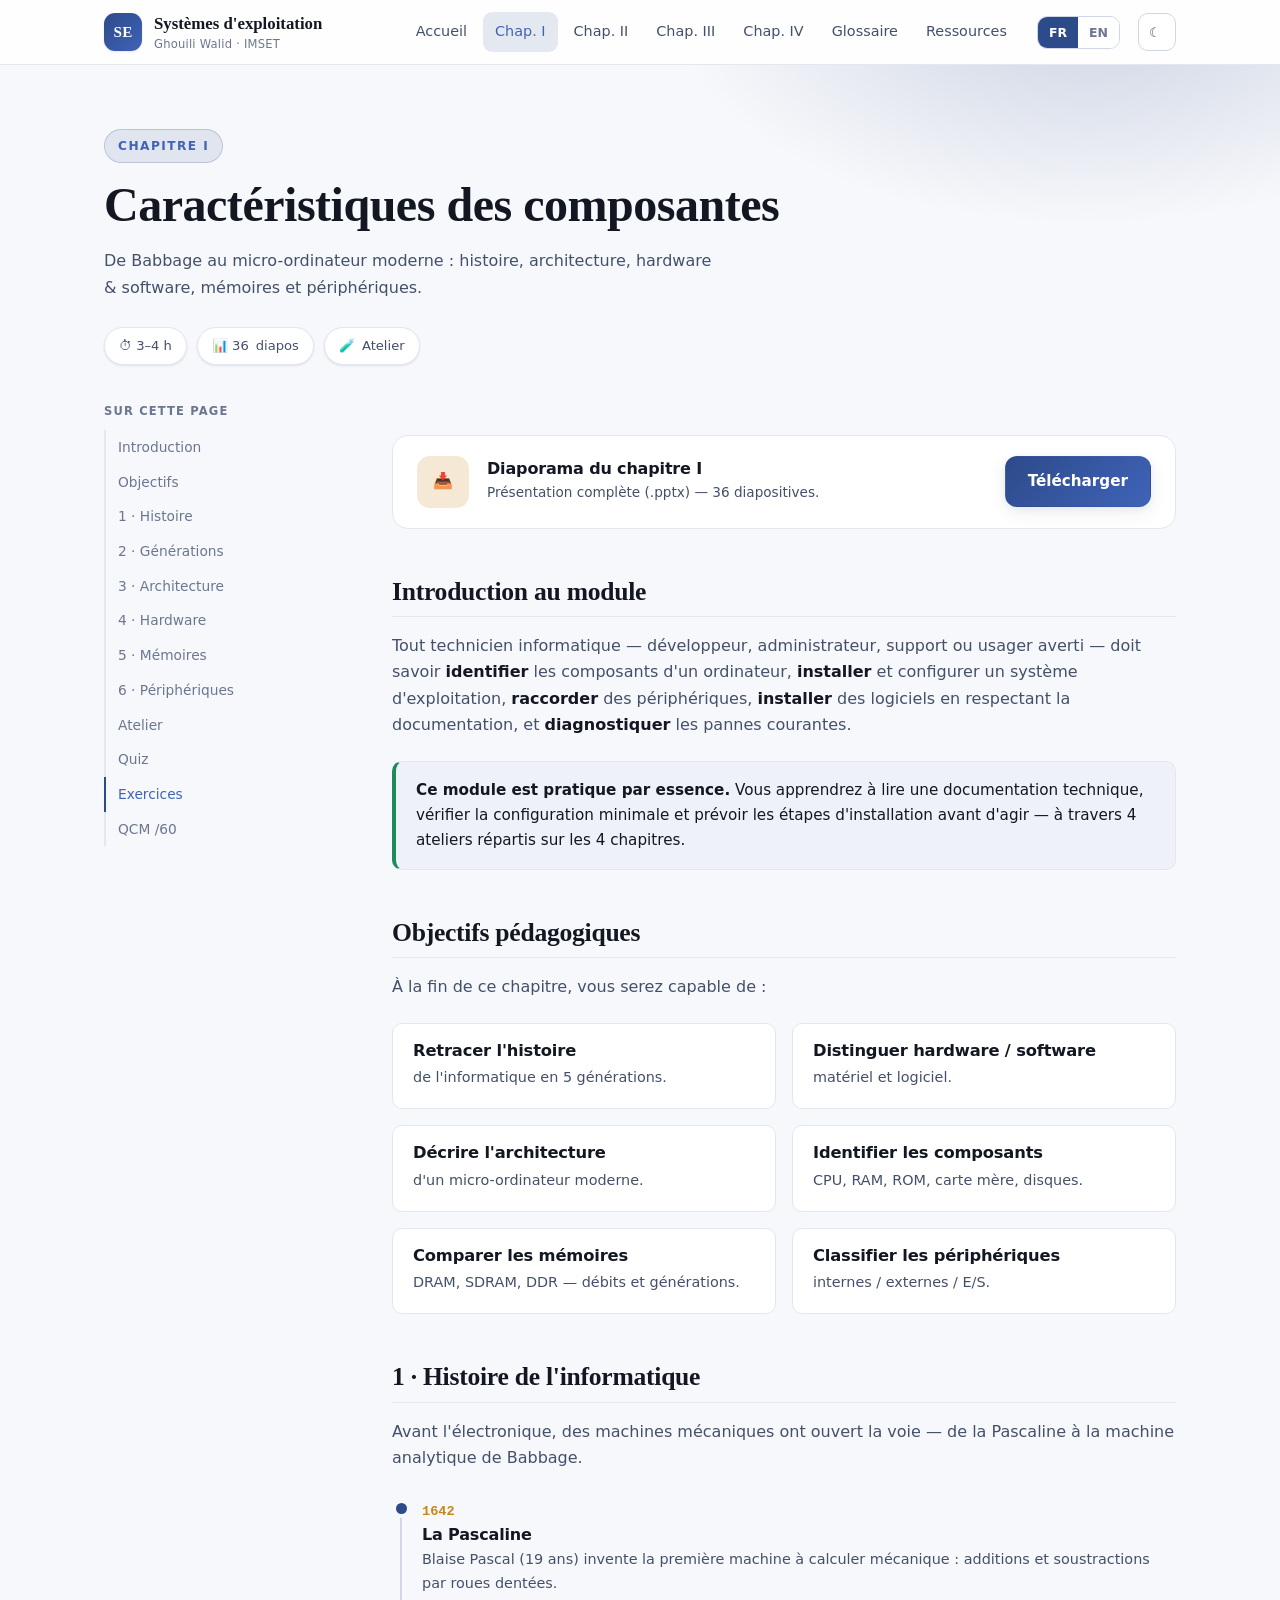
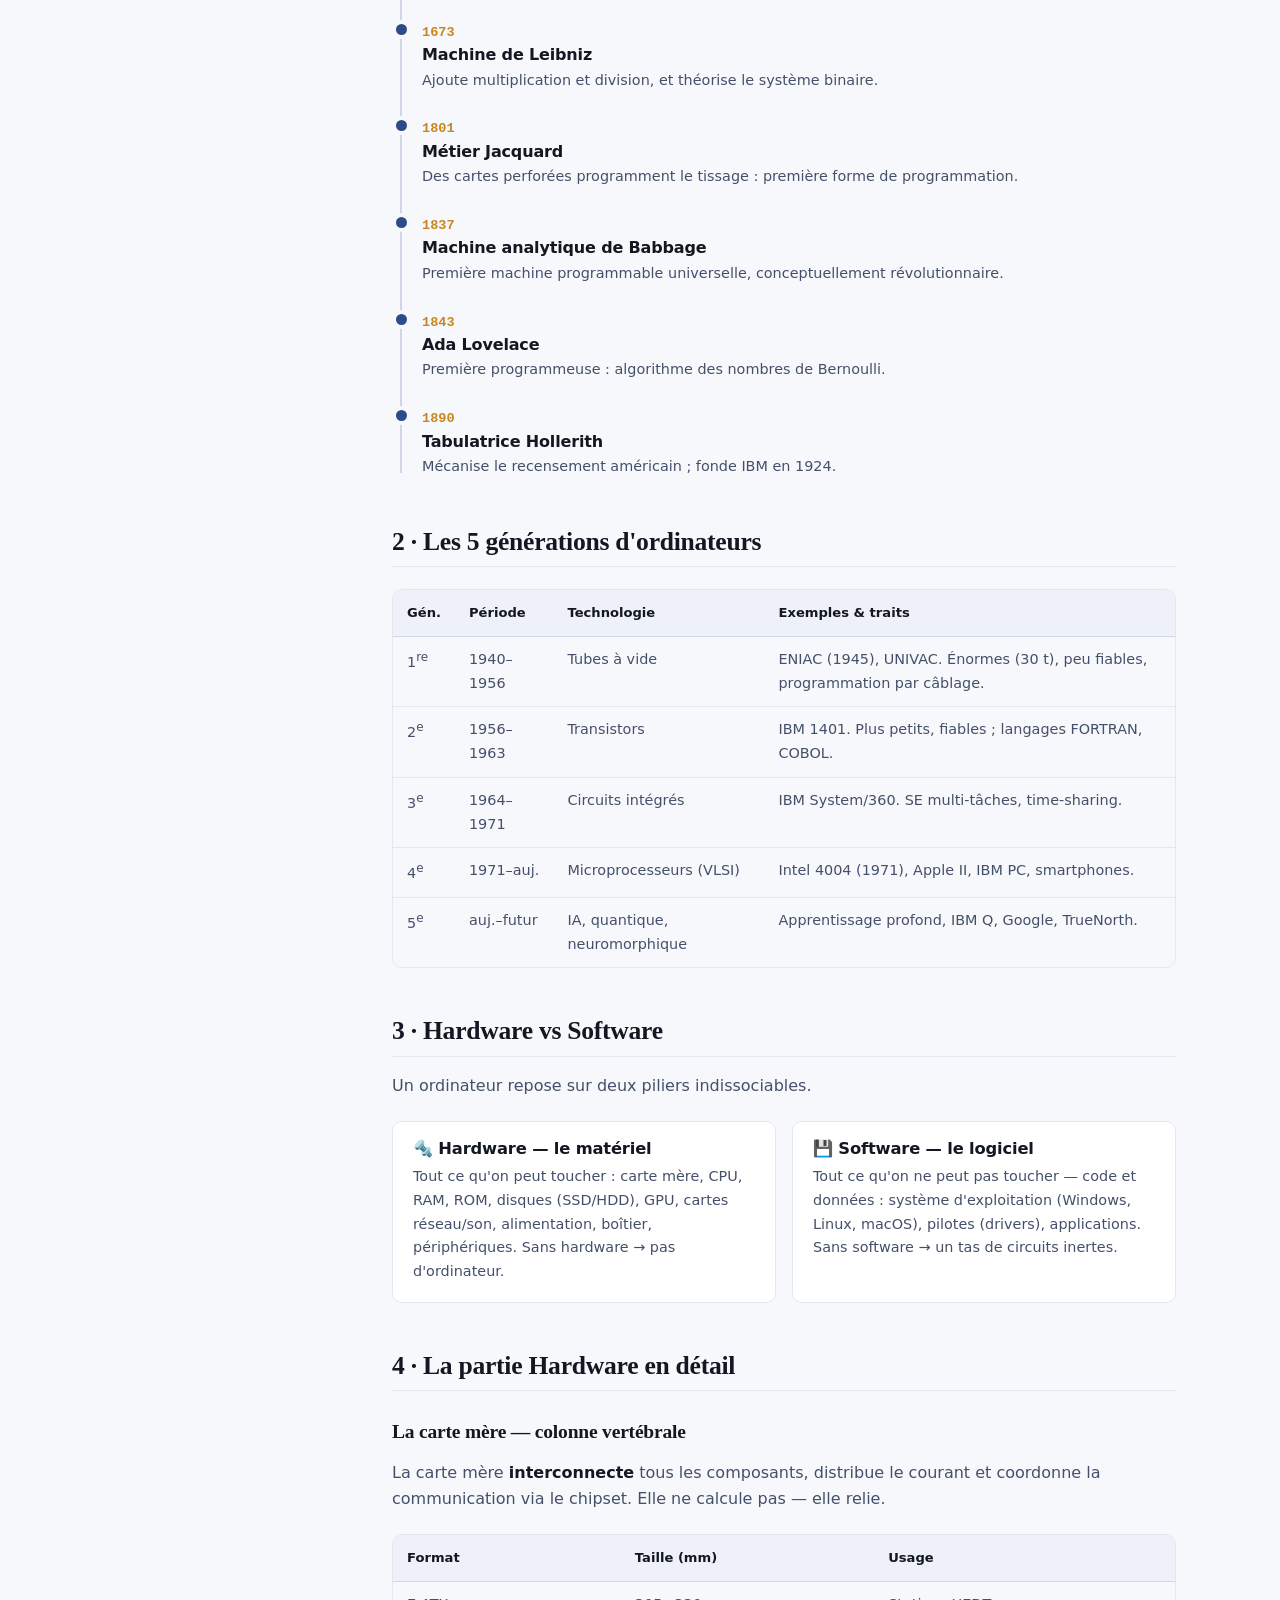
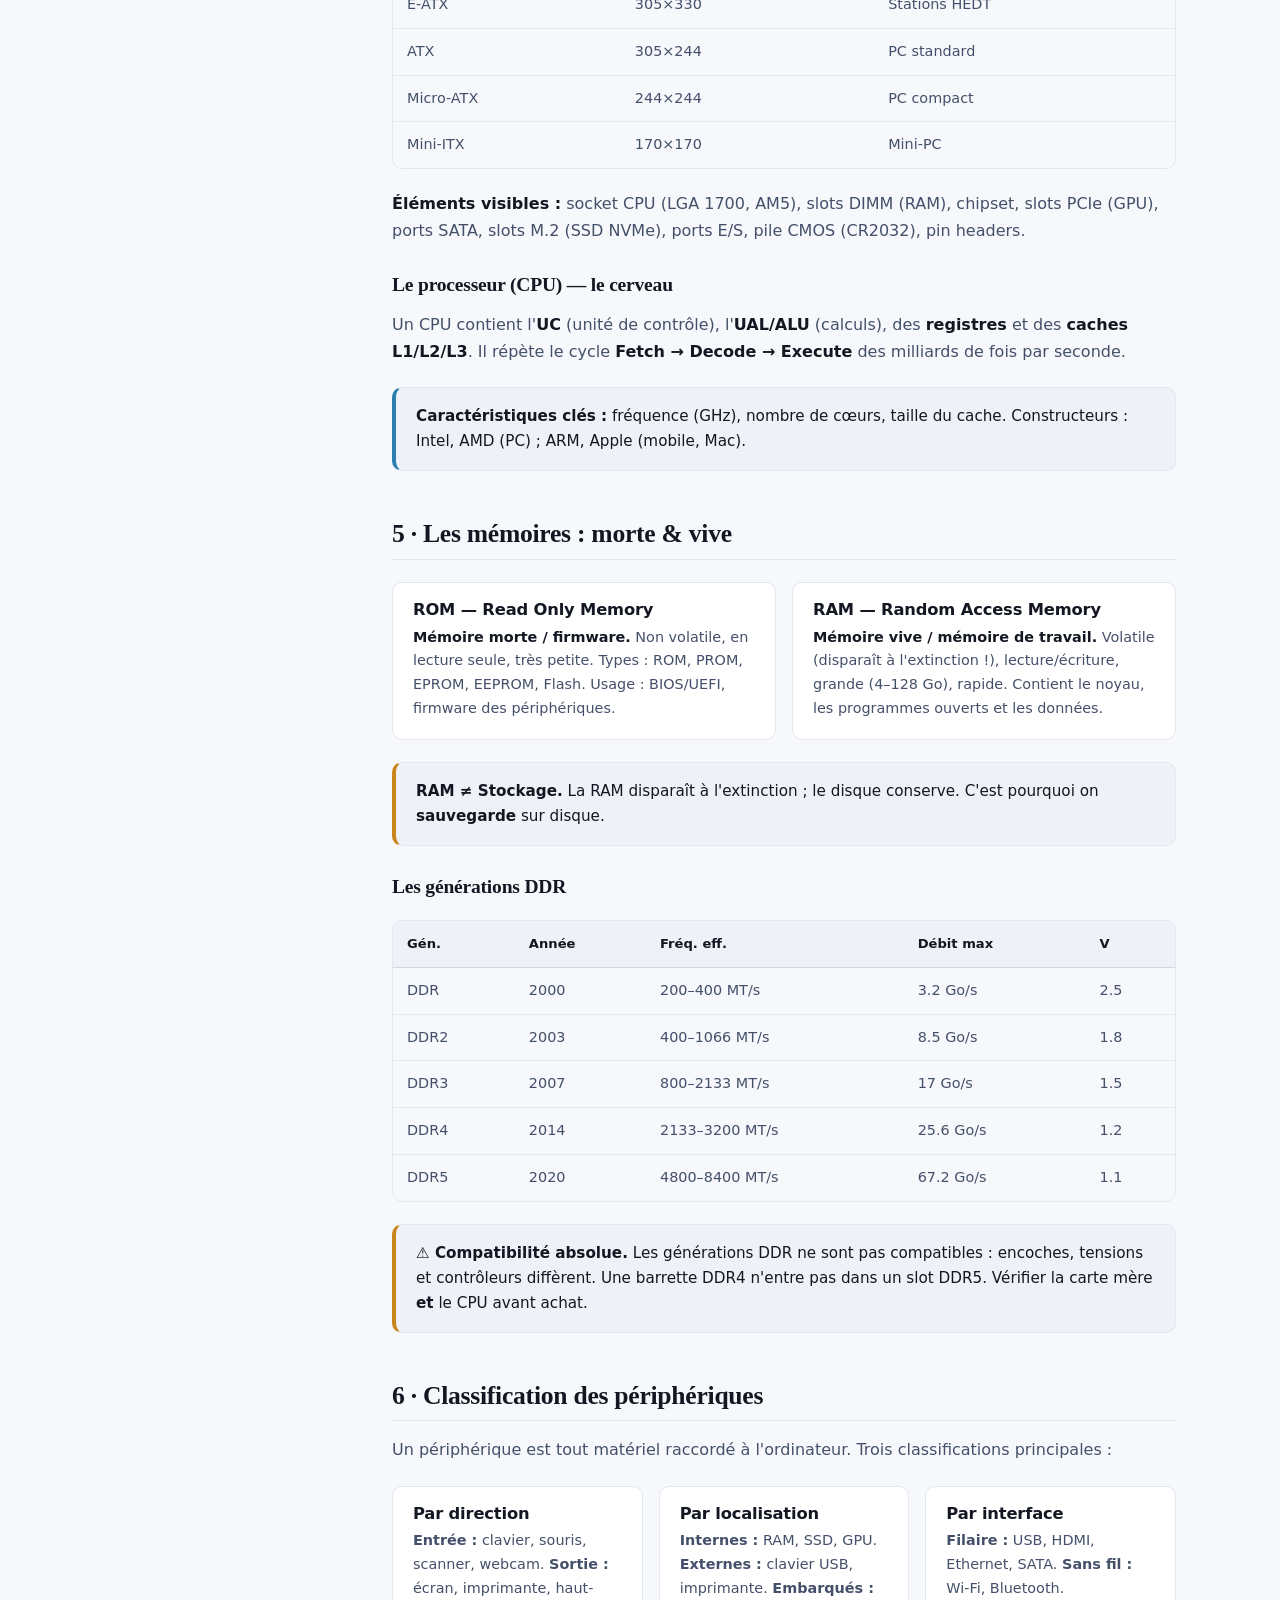
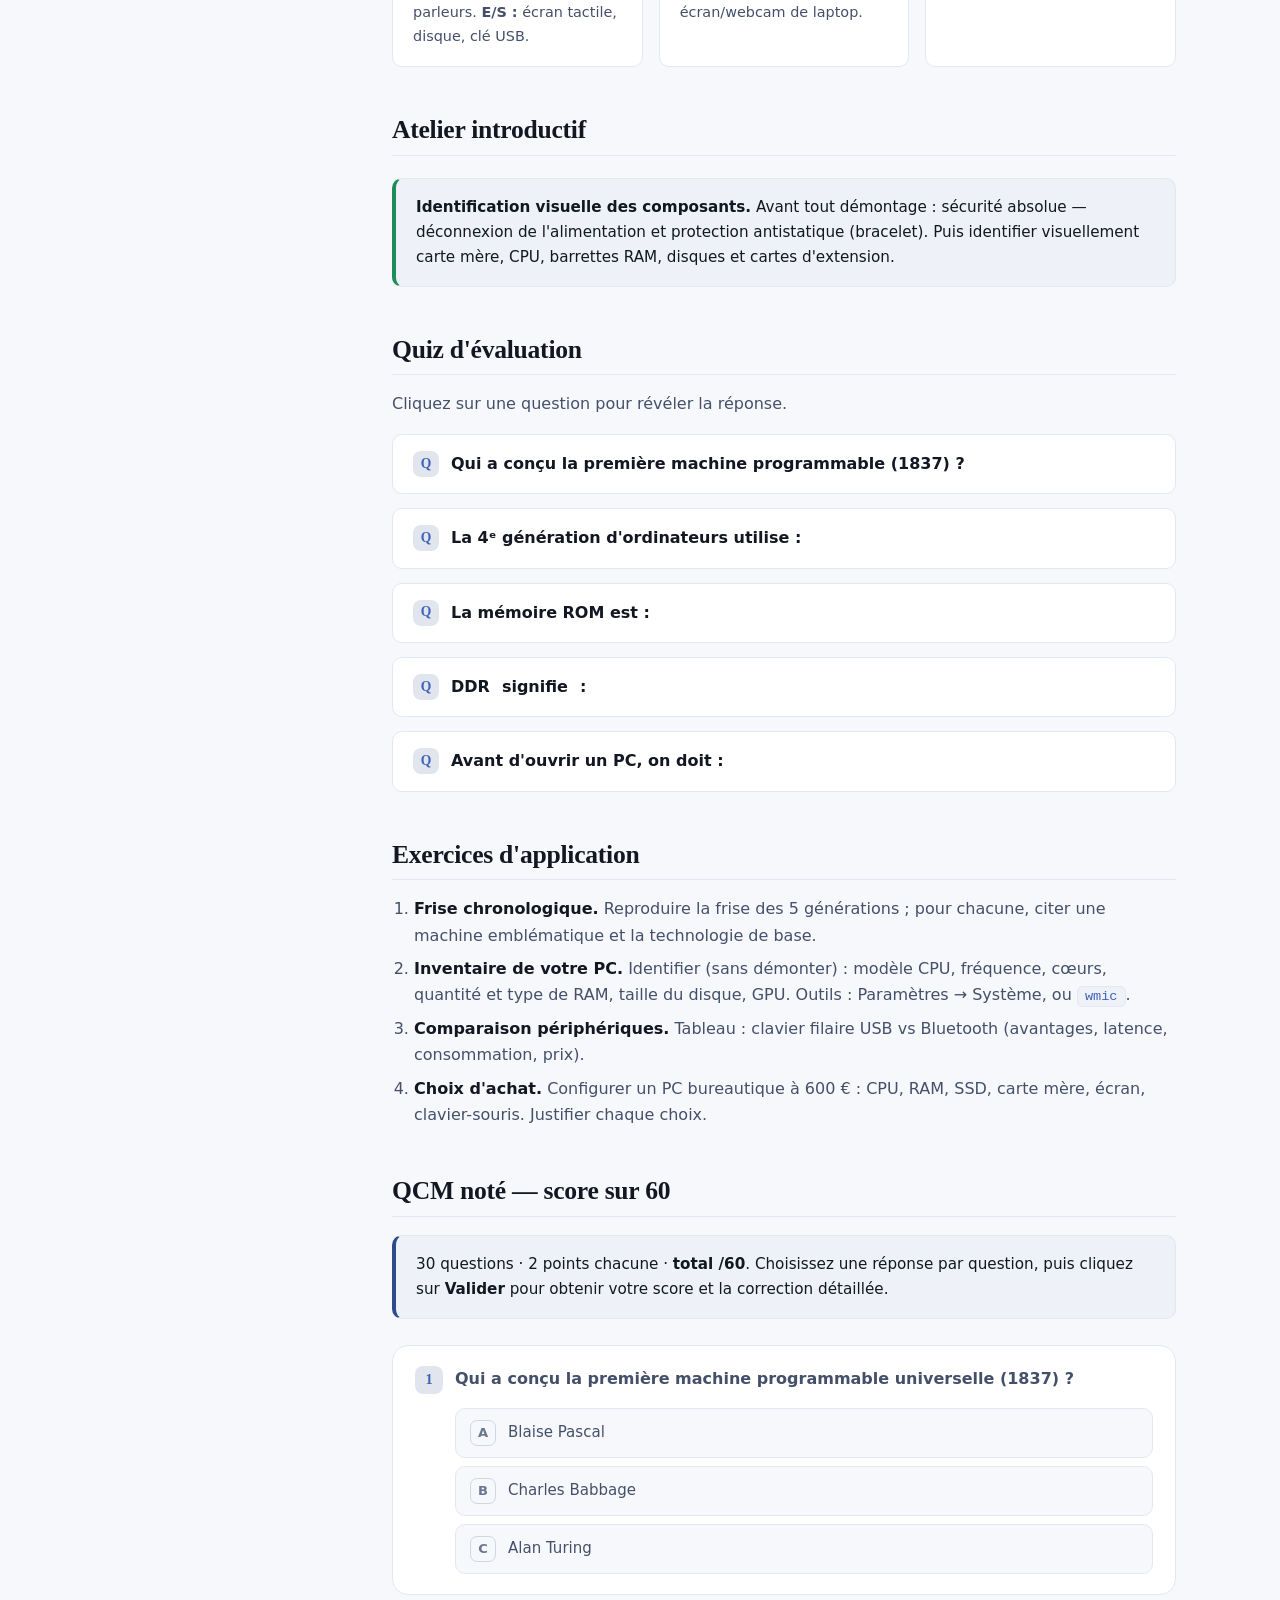
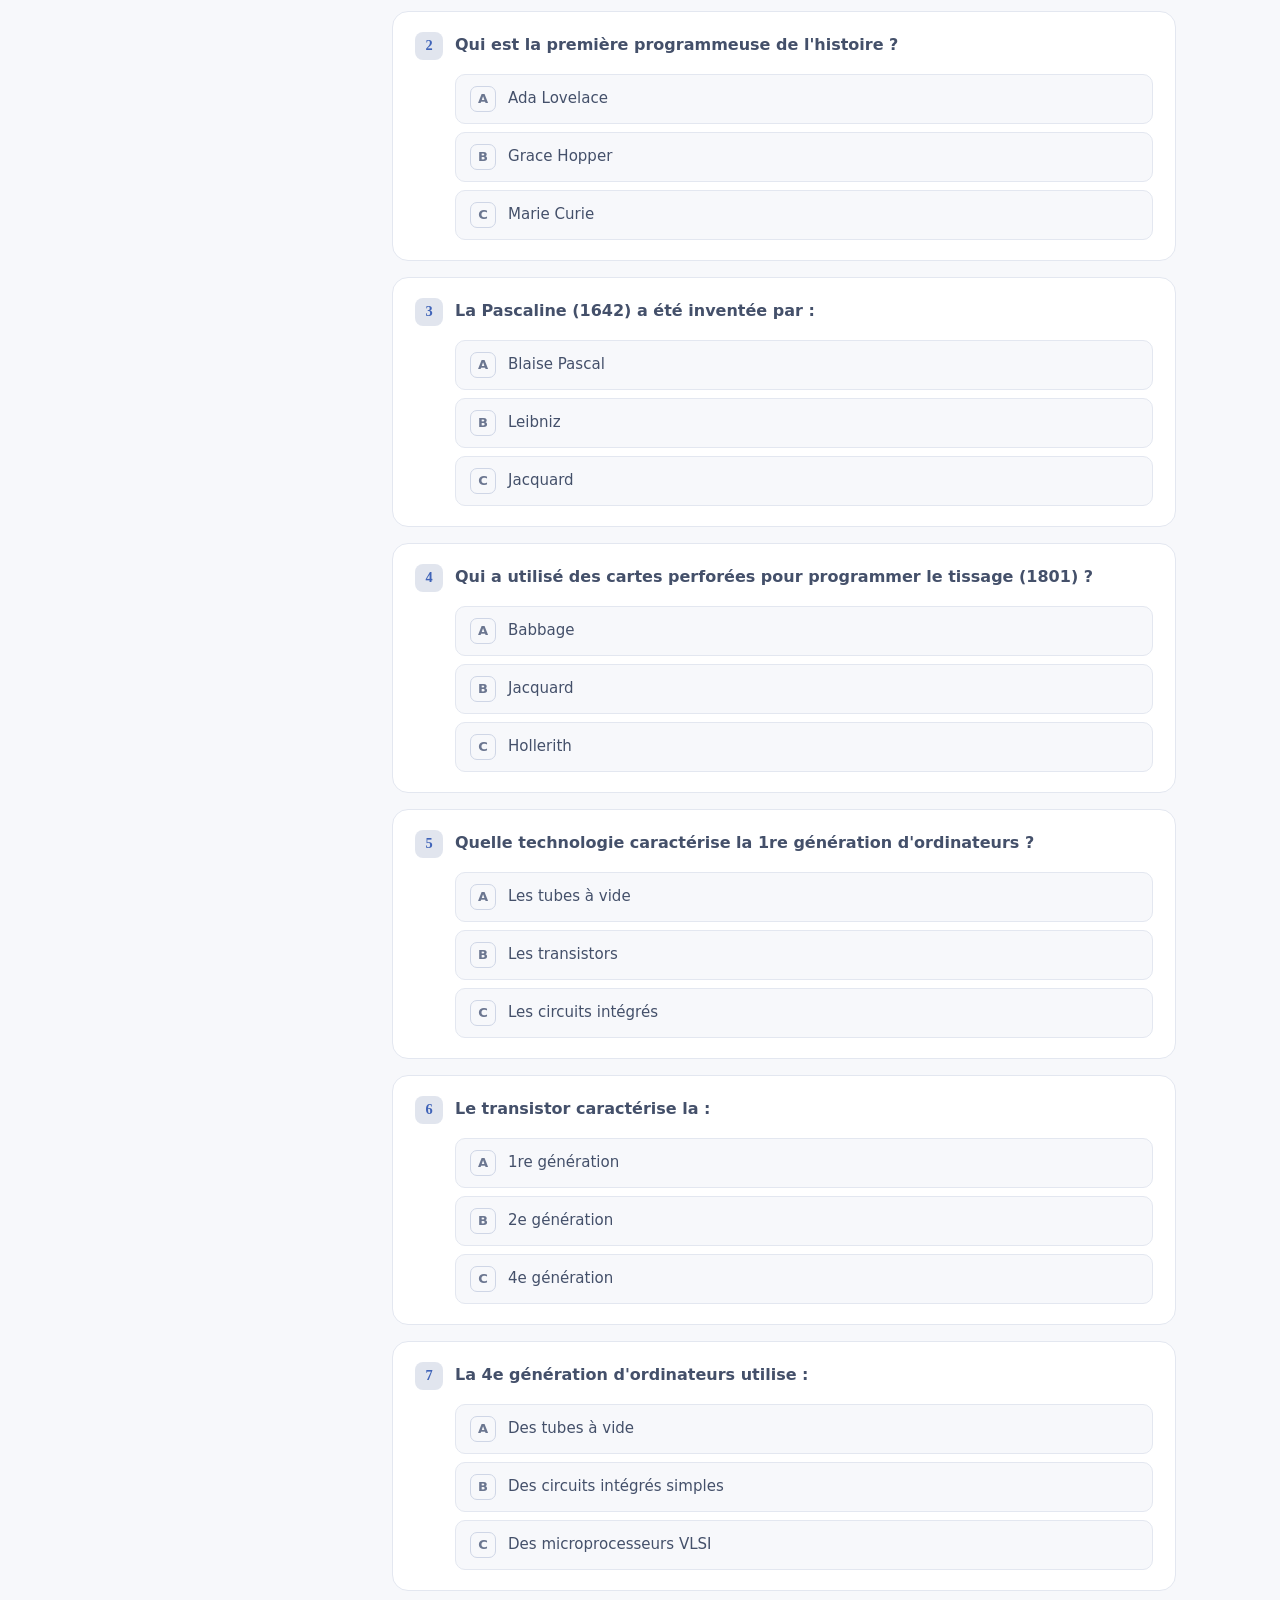
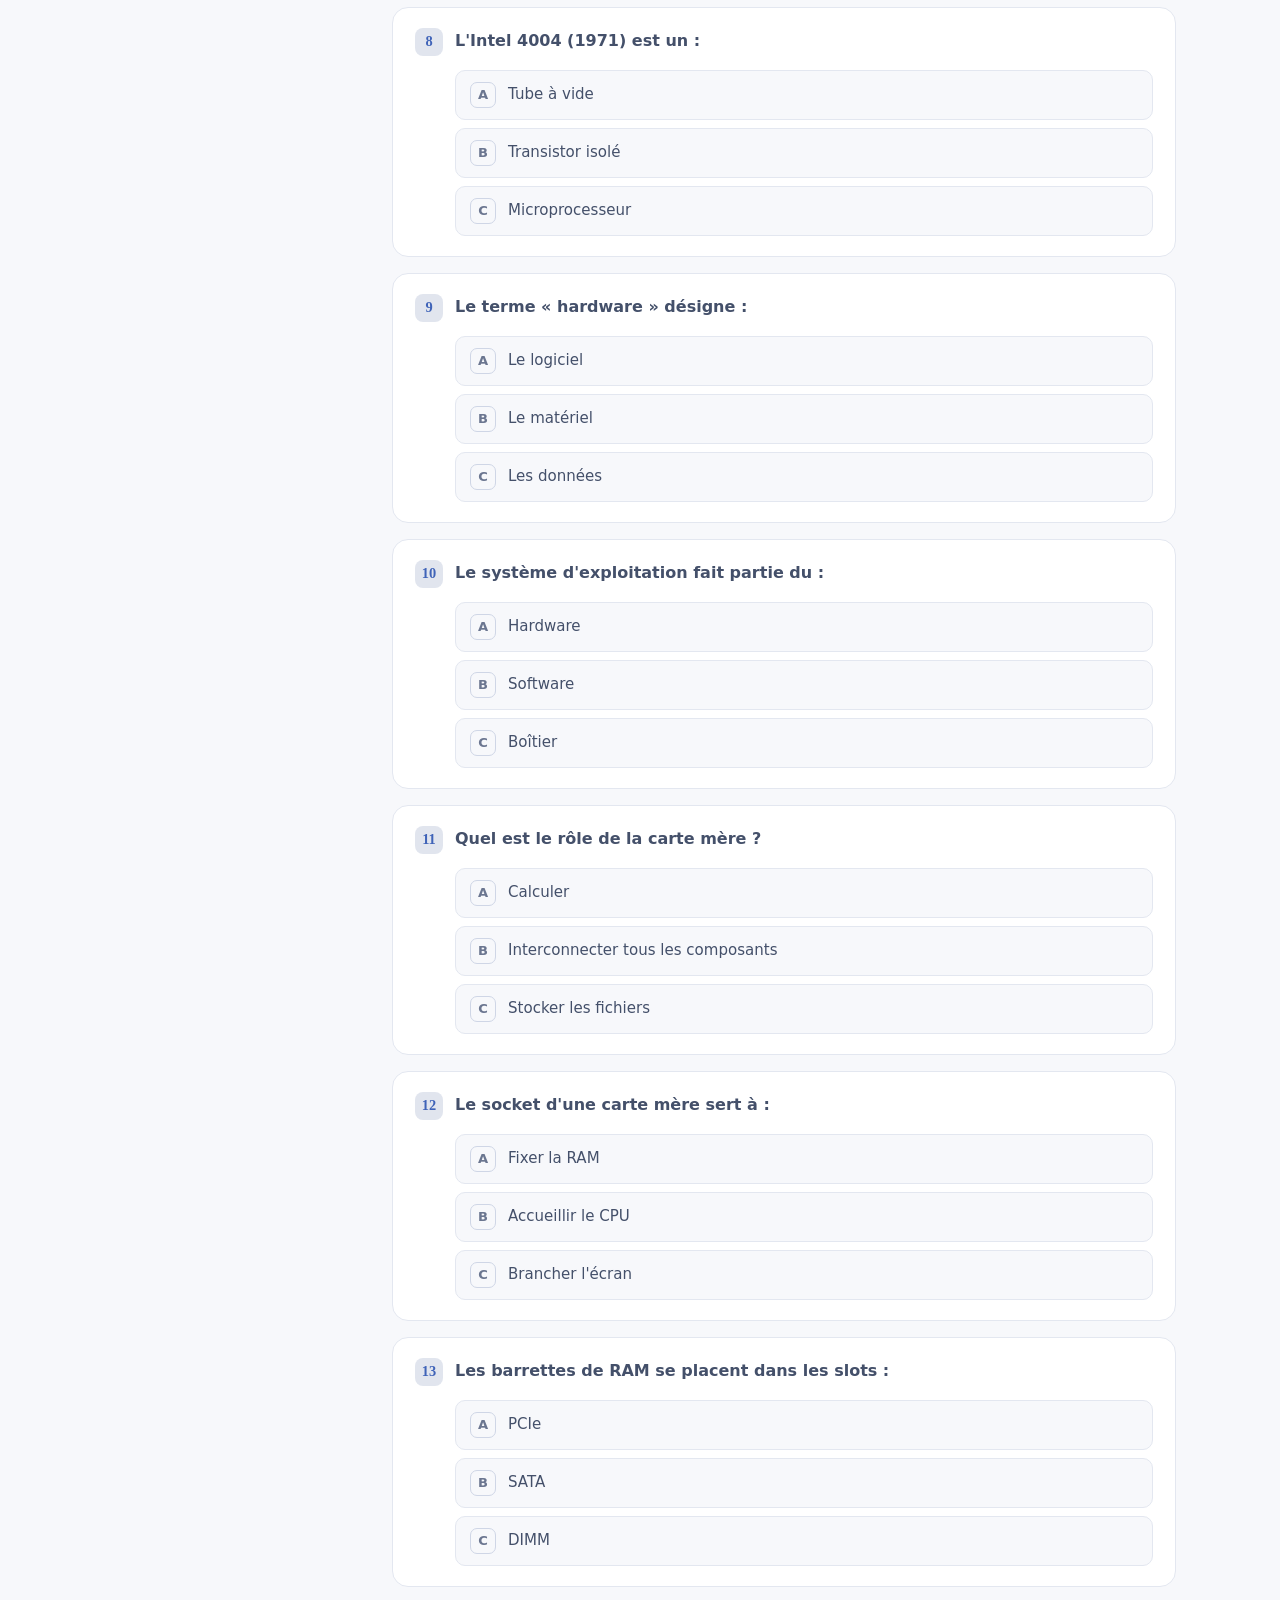
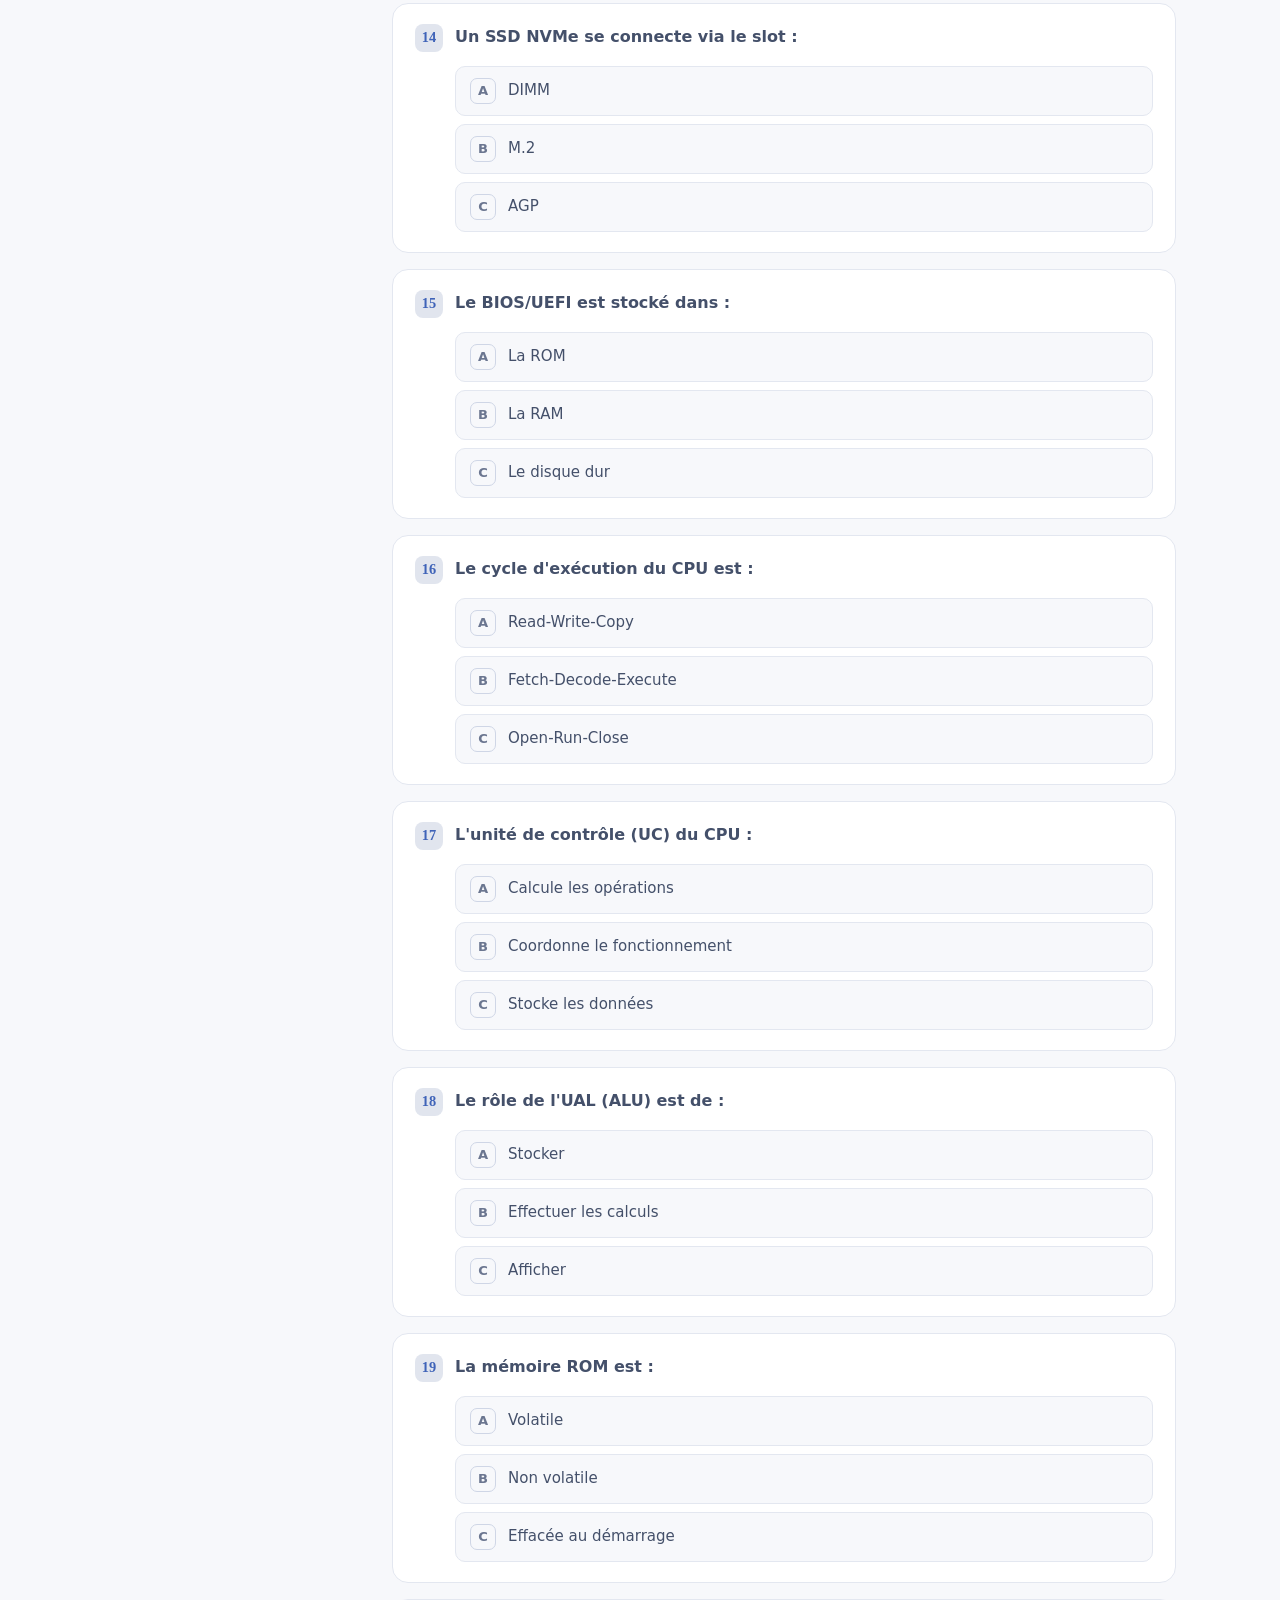
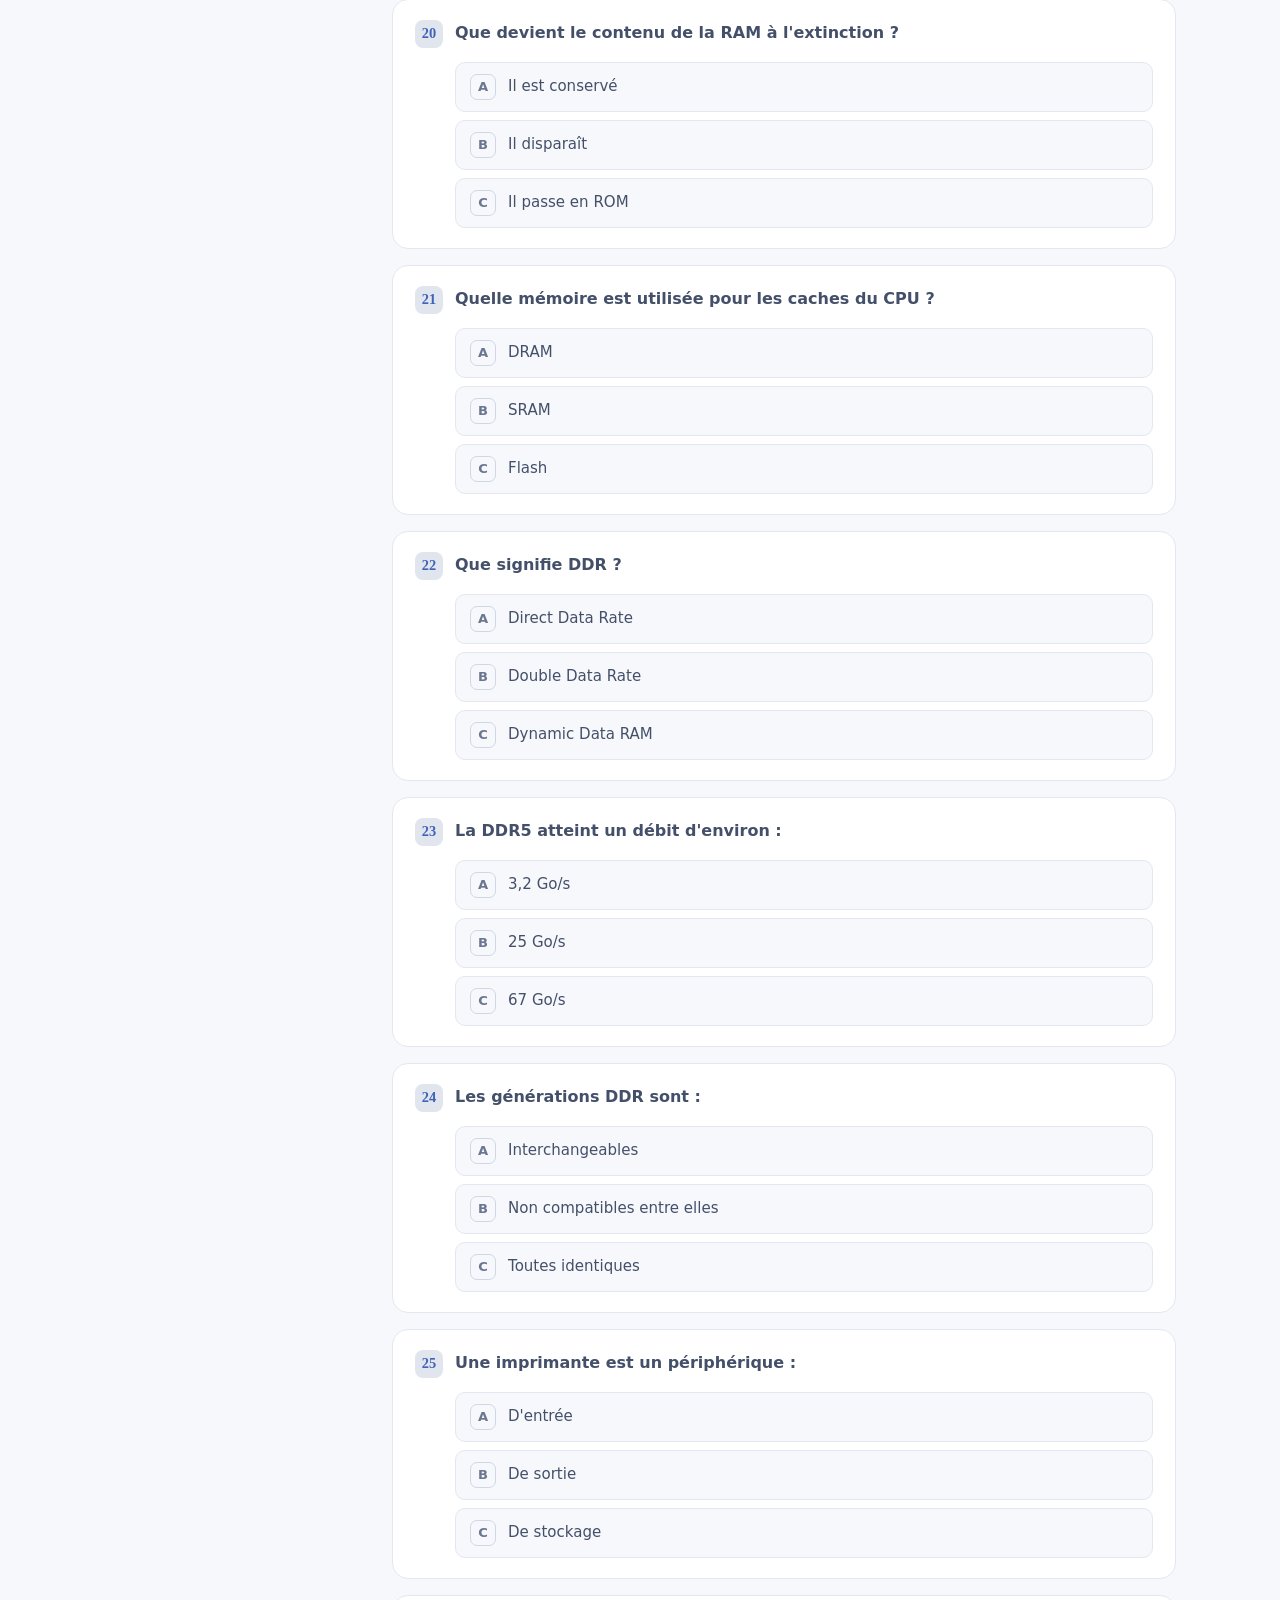
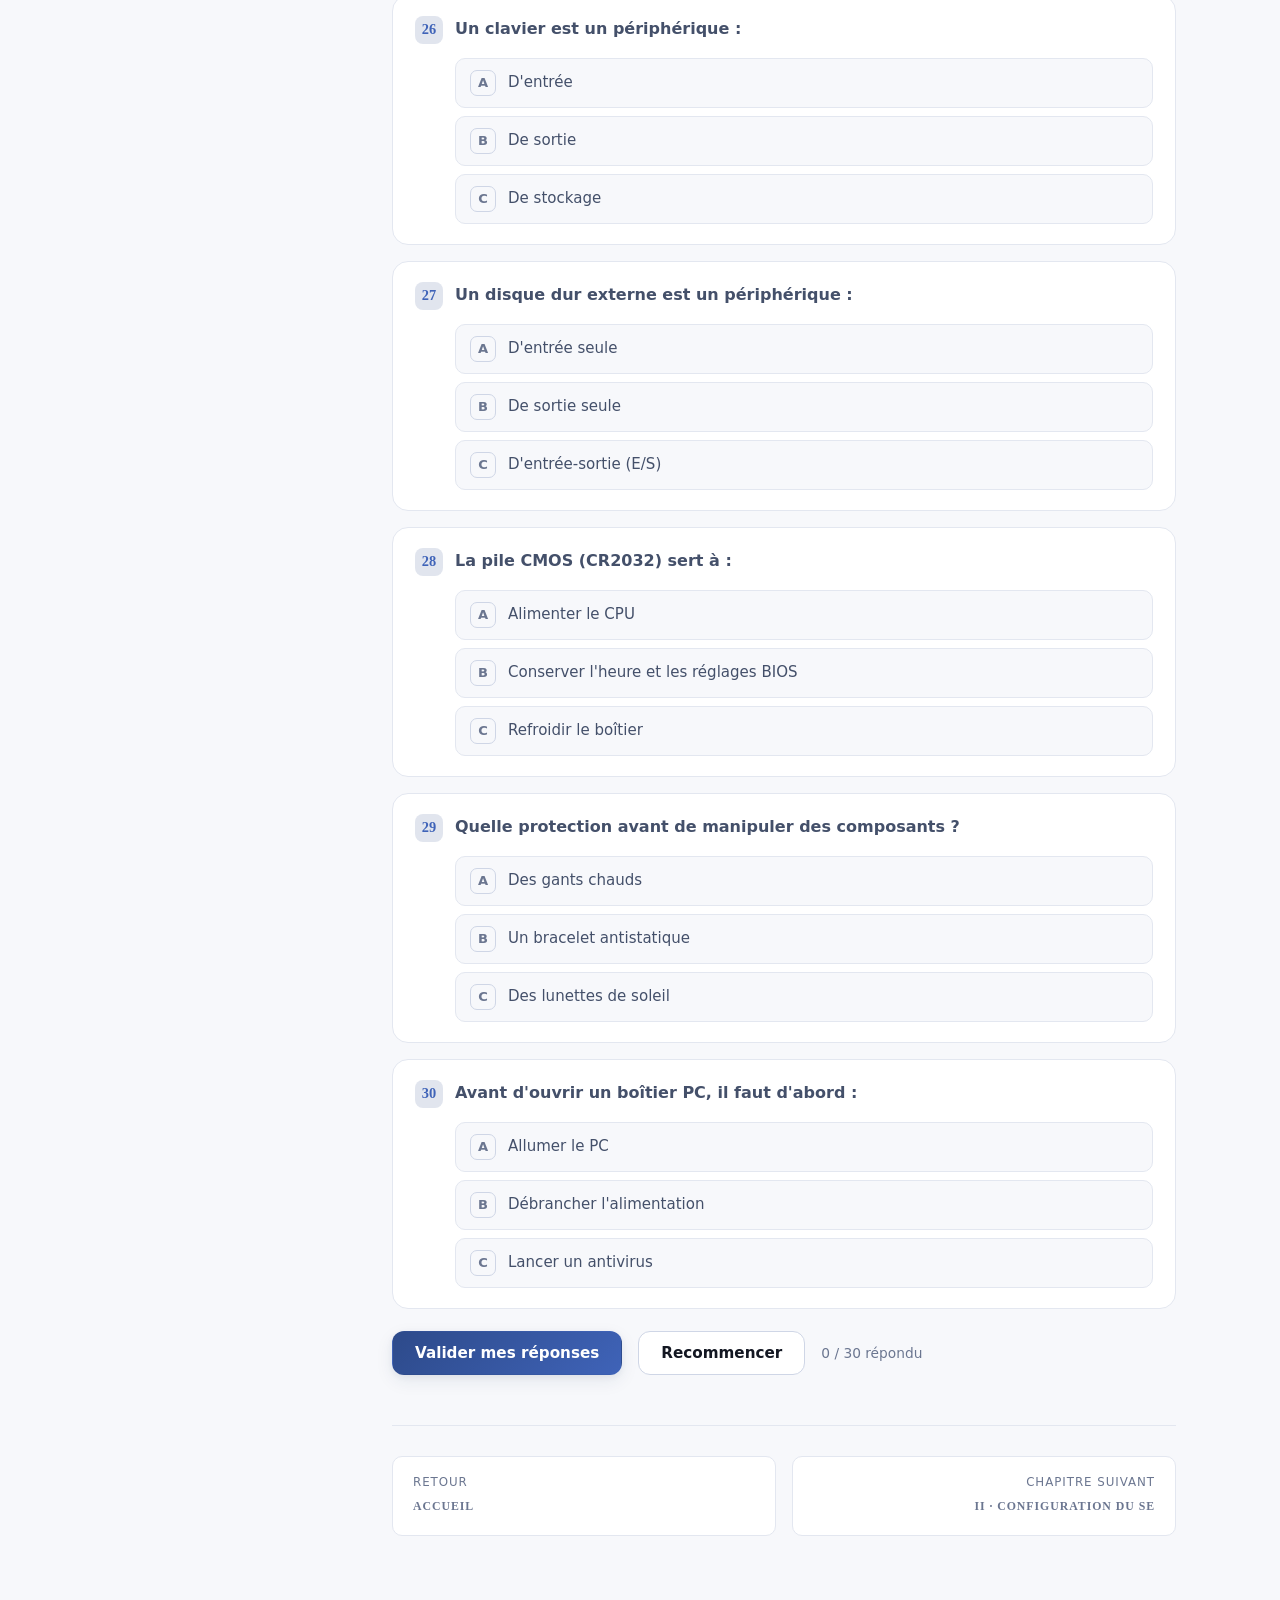
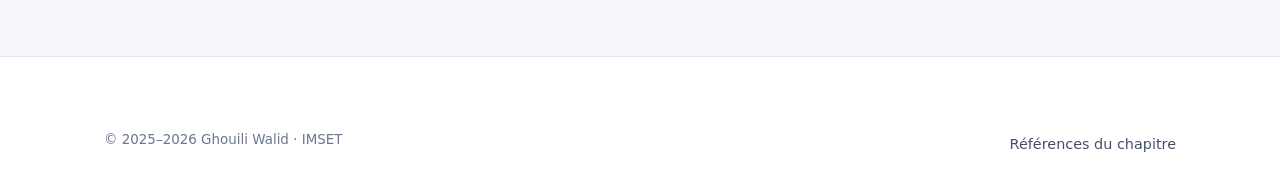
==== commit 842871df: "Add files via upload" ====
--- a/chapitre-1.html
+++ b/chapitre-1.html
@@ -173,22 +173,40 @@
     </ol>
 
     <h2 id="qcm"><span class="fr">QCM noté — score sur 60</span><span class="en">Graded QCM — score out of 60</span></h2>
-    <div class="qcm-intro"><span class="fr">12 questions · 5 points chacune · <b>total /60</b>. Choisissez une réponse par question, puis cliquez sur <b>Valider</b> pour obtenir votre score et la correction détaillée.</span><span class="en">12 questions · 5 points each · <b>total /60</b>. Pick one answer per question, then click <b>Check</b> for your score and the full correction.</span></div>
+    <div class="qcm-intro"><span class="fr">30 questions · 2 points chacune · <b>total /60</b>. Choisissez une réponse par question, puis cliquez sur <b>Valider</b> pour obtenir votre score et la correction détaillée.</span><span class="en">30 questions · 2 points each · <b>total /60</b>. Pick one answer per question, then click <b>Check</b> for your score and the full correction.</span></div>
     <div id="qcm-app"></div>
     <script>
     window.QCM = [
-    {a:1, fr:{q:"Qui a conçu la première machine programmable universelle (1837) ?", o:["Blaise Pascal","Charles Babbage","Alan Turing"], x:"Charles Babbage a conçu la machine analytique, première machine programmable universelle."}, en:{q:"Who designed the first universal programmable machine (1837)?", o:["Blaise Pascal","Charles Babbage","Alan Turing"], x:"Charles Babbage designed the analytical engine, the first universal programmable machine."}},
-    {a:0, fr:{q:"Qui est considérée comme la première programmeuse de l'histoire ?", o:["Ada Lovelace","Grace Hopper","Marie Curie"], x:"Ada Lovelace a écrit le premier algorithme destiné à la machine de Babbage."}, en:{q:"Who is regarded as the first programmer in history?", o:["Ada Lovelace","Grace Hopper","Marie Curie"], x:"Ada Lovelace wrote the first algorithm intended for Babbage's machine."}},
-    {a:0, fr:{q:"Quelle technologie caractérise la 1re génération d'ordinateurs ?", o:["Les tubes à vide","Les transistors","Les circuits intégrés"], x:"La 1re génération (1940-1956) reposait sur des tubes à vide (ENIAC, UNIVAC)."}, en:{q:"Which technology defines the 1st generation of computers?", o:["Vacuum tubes","Transistors","Integrated circuits"], x:"The 1st generation (1940-1956) relied on vacuum tubes (ENIAC, UNIVAC)."}},
-    {a:2, fr:{q:"La 4e génération d'ordinateurs utilise :", o:["Des tubes à vide","Des circuits intégrés simples","Des microprocesseurs VLSI"], x:"Depuis l'Intel 4004 (1971) : des millions de transistors sur une seule puce."}, en:{q:"The 4th generation of computers uses:", o:["Vacuum tubes","Simple integrated circuits","VLSI microprocessors"], x:"Since the Intel 4004 (1971): millions of transistors on a single chip."}},
-    {a:1, fr:{q:"Le terme « hardware » désigne :", o:["Le logiciel","Le matériel","Les données"], x:"Le hardware, c'est tout ce qu'on peut toucher physiquement."}, en:{q:"The term hardware refers to:", o:["Software","The physical machine","Data"], x:"Hardware is everything you can physically touch."}},
-    {a:1, fr:{q:"La mémoire ROM est :", o:["Volatile","Non volatile","Effacée à chaque démarrage"], x:"La ROM conserve son contenu même hors tension (BIOS/UEFI, firmware)."}, en:{q:"ROM memory is:", o:["Volatile","Non-volatile","Erased at each boot"], x:"ROM keeps its content even without power (BIOS/UEFI, firmware)."}},
-    {a:1, fr:{q:"Que devient le contenu de la RAM à l'extinction du PC ?", o:["Il est conservé","Il disparaît","Il est copié sur la ROM"], x:"La RAM est volatile : son contenu disparaît à la coupure du courant."}, en:{q:"What happens to RAM content when the PC is switched off?", o:["It is kept","It is lost","It is copied to ROM"], x:"RAM is volatile: its content disappears when power is cut."}},
-    {a:1, fr:{q:"Que signifie DDR ?", o:["Direct Data Rate","Double Data Rate","Dynamic Data RAM"], x:"DDR = Double Data Rate : deux transferts par cycle d'horloge."}, en:{q:"What does DDR stand for?", o:["Direct Data Rate","Double Data Rate","Dynamic Data RAM"], x:"DDR = Double Data Rate: two transfers per clock cycle."}},
-    {a:1, fr:{q:"Quelle mémoire est utilisée pour les caches du CPU ?", o:["DRAM","SRAM","Flash"], x:"La SRAM est rapide et ne nécessite pas de rafraîchissement : idéale pour les caches L1/L2/L3."}, en:{q:"Which memory is used for the CPU caches?", o:["DRAM","SRAM","Flash"], x:"SRAM is fast and needs no refresh: ideal for L1/L2/L3 caches."}},
-    {a:1, fr:{q:"Quel est le rôle de l'UAL (ALU) dans le CPU ?", o:["Stocker les données","Effectuer les calculs","Gérer l'affichage"], x:"L'Unité Arithmétique et Logique réalise les opérations (+, −, ×, ÷, ET, OU)."}, en:{q:"What is the role of the ALU in the CPU?", o:["Store data","Perform calculations","Manage the display"], x:"The Arithmetic Logic Unit performs operations (+, −, ×, ÷, AND, OR)."}},
-    {a:1, fr:{q:"Une imprimante est un périphérique :", o:["D'entrée","De sortie","De stockage"], x:"Elle reçoit des données et produit un document : périphérique de sortie."}, en:{q:"A printer is a peripheral of type:", o:["Input","Output","Storage"], x:"It receives data and produces a document: an output device."}},
-    {a:1, fr:{q:"Avant d'ouvrir un boîtier PC, il faut d'abord :", o:["Allumer le PC","Débrancher l'alimentation","Lancer un antivirus"], x:"Sécurité absolue : couper et débrancher l'alimentation, avec protection antistatique."}, en:{q:"Before opening a PC case, you must first:", o:["Power on the PC","Unplug the power supply","Run an antivirus"], x:"Absolute safety: cut and unplug the power, with anti-static protection."}}
+    {a:1, fr:{q:"Qui a conçu la première machine programmable universelle (1837) ?", o:["Blaise Pascal","Charles Babbage","Alan Turing"], x:"Charles Babbage a conçu la machine analytique."}, en:{q:"Who designed the first universal programmable machine (1837)?", o:["Blaise Pascal","Charles Babbage","Alan Turing"], x:"Charles Babbage designed the analytical engine."}},
+    {a:0, fr:{q:"Qui est la première programmeuse de l'histoire ?", o:["Ada Lovelace","Grace Hopper","Marie Curie"], x:"Ada Lovelace a écrit le premier algorithme pour la machine de Babbage."}, en:{q:"Who is the first programmer in history?", o:["Ada Lovelace","Grace Hopper","Marie Curie"], x:"Ada Lovelace wrote the first algorithm for Babbage's machine."}},
+    {a:0, fr:{q:"La Pascaline (1642) a été inventée par :", o:["Blaise Pascal","Leibniz","Jacquard"], x:"Pascal a créé la première machine à calculer mécanique."}, en:{q:"The Pascaline (1642) was invented by:", o:["Blaise Pascal","Leibniz","Jacquard"], x:"Pascal built the first mechanical calculator."}},
+    {a:1, fr:{q:"Qui a utilisé des cartes perforées pour programmer le tissage (1801) ?", o:["Babbage","Jacquard","Hollerith"], x:"Le métier Jacquard : première forme de programmation."}, en:{q:"Who used punched cards to program weaving (1801)?", o:["Babbage","Jacquard","Hollerith"], x:"The Jacquard loom: the first form of programming."}},
+    {a:0, fr:{q:"Quelle technologie caractérise la 1re génération d'ordinateurs ?", o:["Les tubes à vide","Les transistors","Les circuits intégrés"], x:"1re génération (1940-1956) : tubes à vide (ENIAC, UNIVAC)."}, en:{q:"Which technology defines the 1st generation?", o:["Vacuum tubes","Transistors","Integrated circuits"], x:"1st generation (1940-1956): vacuum tubes (ENIAC, UNIVAC)."}},
+    {a:1, fr:{q:"Le transistor caractérise la :", o:["1re génération","2e génération","4e génération"], x:"La 2e génération (1956-1963) introduit les transistors."}, en:{q:"The transistor defines the:", o:["1st generation","2nd generation","4th generation"], x:"The 2nd generation (1956-1963) introduced transistors."}},
+    {a:2, fr:{q:"La 4e génération d'ordinateurs utilise :", o:["Des tubes à vide","Des circuits intégrés simples","Des microprocesseurs VLSI"], x:"Depuis l'Intel 4004 (1971)."}, en:{q:"The 4th generation uses:", o:["Vacuum tubes","Simple integrated circuits","VLSI microprocessors"], x:"Since the Intel 4004 (1971)."}},
+    {a:2, fr:{q:"L'Intel 4004 (1971) est un :", o:["Tube à vide","Transistor isolé","Microprocesseur"], x:"Premier microprocesseur du commerce."}, en:{q:"The Intel 4004 (1971) is a:", o:["Vacuum tube","Single transistor","Microprocessor"], x:"The first commercial microprocessor."}},
+    {a:1, fr:{q:"Le terme « hardware » désigne :", o:["Le logiciel","Le matériel","Les données"], x:"Tout ce qu'on peut toucher physiquement."}, en:{q:"The term hardware refers to:", o:["Software","The physical machine","Data"], x:"Everything you can physically touch."}},
+    {a:1, fr:{q:"Le système d'exploitation fait partie du :", o:["Hardware","Software","Boîtier"], x:"Le SE est un logiciel (software)."}, en:{q:"The operating system is part of the:", o:["Hardware","Software","Case"], x:"The OS is software."}},
+    {a:1, fr:{q:"Quel est le rôle de la carte mère ?", o:["Calculer","Interconnecter tous les composants","Stocker les fichiers"], x:"Elle relie et coordonne les composants via le chipset."}, en:{q:"What is the motherboard's role?", o:["Computing","Interconnecting all components","Storing files"], x:"It links and coordinates components via the chipset."}},
+    {a:1, fr:{q:"Le socket d'une carte mère sert à :", o:["Fixer la RAM","Accueillir le CPU","Brancher l'écran"], x:"Le socket reçoit le processeur."}, en:{q:"A motherboard socket is used to:", o:["Hold the RAM","Seat the CPU","Plug in the screen"], x:"The socket holds the processor."}},
+    {a:2, fr:{q:"Les barrettes de RAM se placent dans les slots :", o:["PCIe","SATA","DIMM"], x:"Les slots DIMM accueillent la mémoire vive."}, en:{q:"RAM sticks go into which slots?", o:["PCIe","SATA","DIMM"], x:"DIMM slots hold the RAM."}},
+    {a:1, fr:{q:"Un SSD NVMe se connecte via le slot :", o:["DIMM","M.2","AGP"], x:"Le slot M.2 utilise le bus PCIe."}, en:{q:"An NVMe SSD connects via the slot:", o:["DIMM","M.2","AGP"], x:"The M.2 slot uses the PCIe bus."}},
+    {a:0, fr:{q:"Le BIOS/UEFI est stocké dans :", o:["La ROM","La RAM","Le disque dur"], x:"Le firmware réside en mémoire morte (ROM)."}, en:{q:"The BIOS/UEFI is stored in:", o:["ROM","RAM","The hard disk"], x:"Firmware lives in read-only memory (ROM)."}},
+    {a:1, fr:{q:"Le cycle d'exécution du CPU est :", o:["Read-Write-Copy","Fetch-Decode-Execute","Open-Run-Close"], x:"Chercher, décoder, exécuter l'instruction."}, en:{q:"The CPU execution cycle is:", o:["Read-Write-Copy","Fetch-Decode-Execute","Open-Run-Close"], x:"Fetch, decode, execute the instruction."}},
+    {a:1, fr:{q:"L'unité de contrôle (UC) du CPU :", o:["Calcule les opérations","Coordonne le fonctionnement","Stocke les données"], x:"L'UAL calcule, l'UC coordonne."}, en:{q:"The CPU control unit (CU):", o:["Performs calculations","Coordinates operation","Stores data"], x:"The ALU computes, the CU coordinates."}},
+    {a:1, fr:{q:"Le rôle de l'UAL (ALU) est de :", o:["Stocker","Effectuer les calculs","Afficher"], x:"Unité Arithmétique et Logique."}, en:{q:"The ALU's role is to:", o:["Store","Perform calculations","Display"], x:"Arithmetic Logic Unit."}},
+    {a:1, fr:{q:"La mémoire ROM est :", o:["Volatile","Non volatile","Effacée au démarrage"], x:"La ROM conserve son contenu hors tension."}, en:{q:"ROM memory is:", o:["Volatile","Non-volatile","Erased at boot"], x:"ROM keeps its content without power."}},
+    {a:1, fr:{q:"Que devient le contenu de la RAM à l'extinction ?", o:["Il est conservé","Il disparaît","Il passe en ROM"], x:"La RAM est volatile."}, en:{q:"What happens to RAM content at power-off?", o:["It is kept","It is lost","It moves to ROM"], x:"RAM is volatile."}},
+    {a:1, fr:{q:"Quelle mémoire est utilisée pour les caches du CPU ?", o:["DRAM","SRAM","Flash"], x:"La SRAM est rapide et sans rafraîchissement."}, en:{q:"Which memory is used for CPU caches?", o:["DRAM","SRAM","Flash"], x:"SRAM is fast and needs no refresh."}},
+    {a:1, fr:{q:"Que signifie DDR ?", o:["Direct Data Rate","Double Data Rate","Dynamic Data RAM"], x:"Double Data Rate : 2 transferts par cycle."}, en:{q:"What does DDR stand for?", o:["Direct Data Rate","Double Data Rate","Dynamic Data RAM"], x:"Double Data Rate: 2 transfers per cycle."}},
+    {a:2, fr:{q:"La DDR5 atteint un débit d'environ :", o:["3,2 Go/s","25 Go/s","67 Go/s"], x:"DDR5 (2020) : jusqu'à ~67 Go/s."}, en:{q:"DDR5 reaches a throughput of about:", o:["3.2 GB/s","25 GB/s","67 GB/s"], x:"DDR5 (2020): up to ~67 GB/s."}},
+    {a:1, fr:{q:"Les générations DDR sont :", o:["Interchangeables","Non compatibles entre elles","Toutes identiques"], x:"Encoches, tensions et contrôleurs diffèrent."}, en:{q:"DDR generations are:", o:["Interchangeable","Not cross-compatible","All identical"], x:"Notch, voltage and controllers differ."}},
+    {a:1, fr:{q:"Une imprimante est un périphérique :", o:["D'entrée","De sortie","De stockage"], x:"Elle produit un document : sortie."}, en:{q:"A printer is a peripheral of type:", o:["Input","Output","Storage"], x:"It produces a document: output."}},
+    {a:0, fr:{q:"Un clavier est un périphérique :", o:["D'entrée","De sortie","De stockage"], x:"Il capture l'information : entrée."}, en:{q:"A keyboard is a peripheral of type:", o:["Input","Output","Storage"], x:"It captures information: input."}},
+    {a:2, fr:{q:"Un disque dur externe est un périphérique :", o:["D'entrée seule","De sortie seule","D'entrée-sortie (E/S)"], x:"Il lit et écrit : E/S."}, en:{q:"An external hard drive is a peripheral of type:", o:["Input only","Output only","Input/Output (I/O)"], x:"It reads and writes: I/O."}},
+    {a:1, fr:{q:"La pile CMOS (CR2032) sert à :", o:["Alimenter le CPU","Conserver l'heure et les réglages BIOS","Refroidir le boîtier"], x:"Elle alimente l'horloge RTC et les réglages."}, en:{q:"The CMOS battery (CR2032) is used to:", o:["Power the CPU","Keep the time and BIOS settings","Cool the case"], x:"It powers the RTC clock and settings."}},
+    {a:1, fr:{q:"Quelle protection avant de manipuler des composants ?", o:["Des gants chauds","Un bracelet antistatique","Des lunettes de soleil"], x:"L'électricité statique peut détruire les composants."}, en:{q:"What protection before handling components?", o:["Warm gloves","An anti-static wrist strap","Sunglasses"], x:"Static electricity can destroy components."}},
+    {a:1, fr:{q:"Avant d'ouvrir un boîtier PC, il faut d'abord :", o:["Allumer le PC","Débrancher l'alimentation","Lancer un antivirus"], x:"Sécurité absolue : couper le courant."}, en:{q:"Before opening a PC case, you must first:", o:["Power on the PC","Unplug the power supply","Run an antivirus"], x:"Absolute safety: cut the power."}}
     ];
     </script>
 
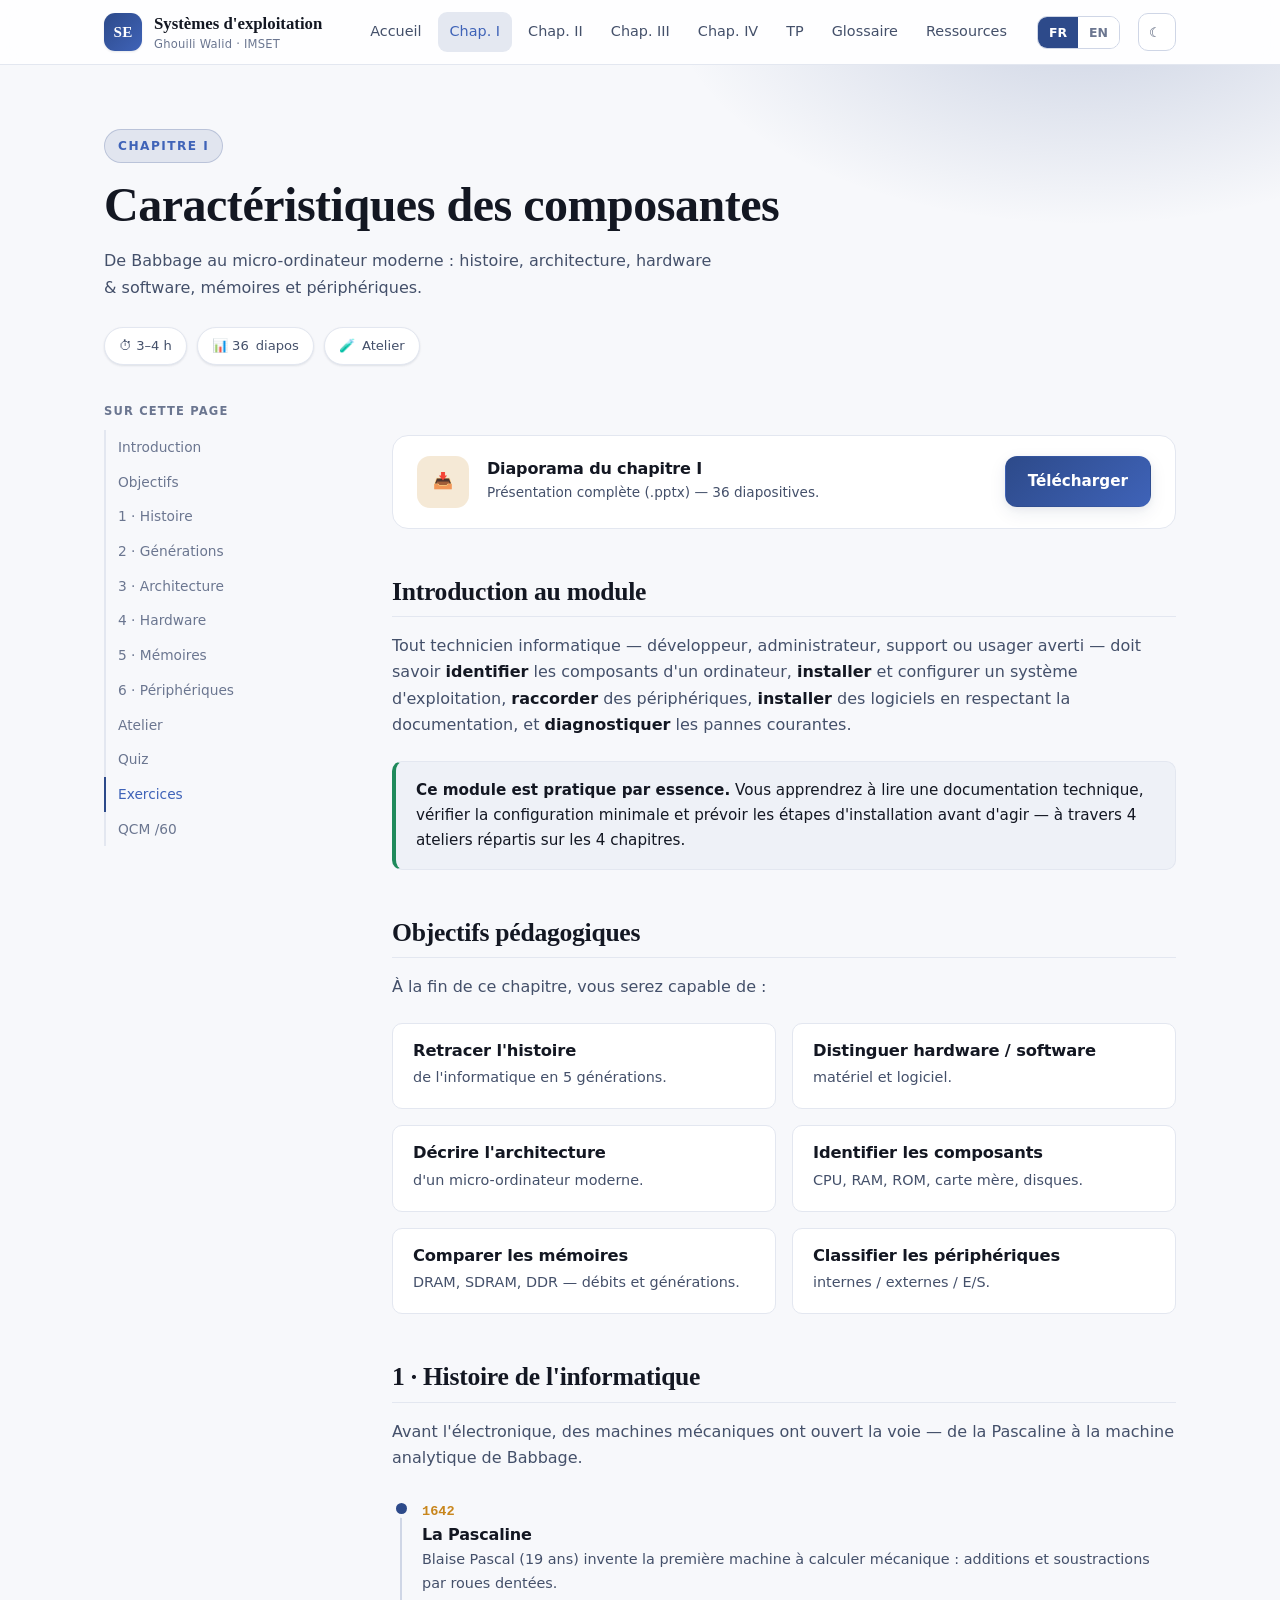
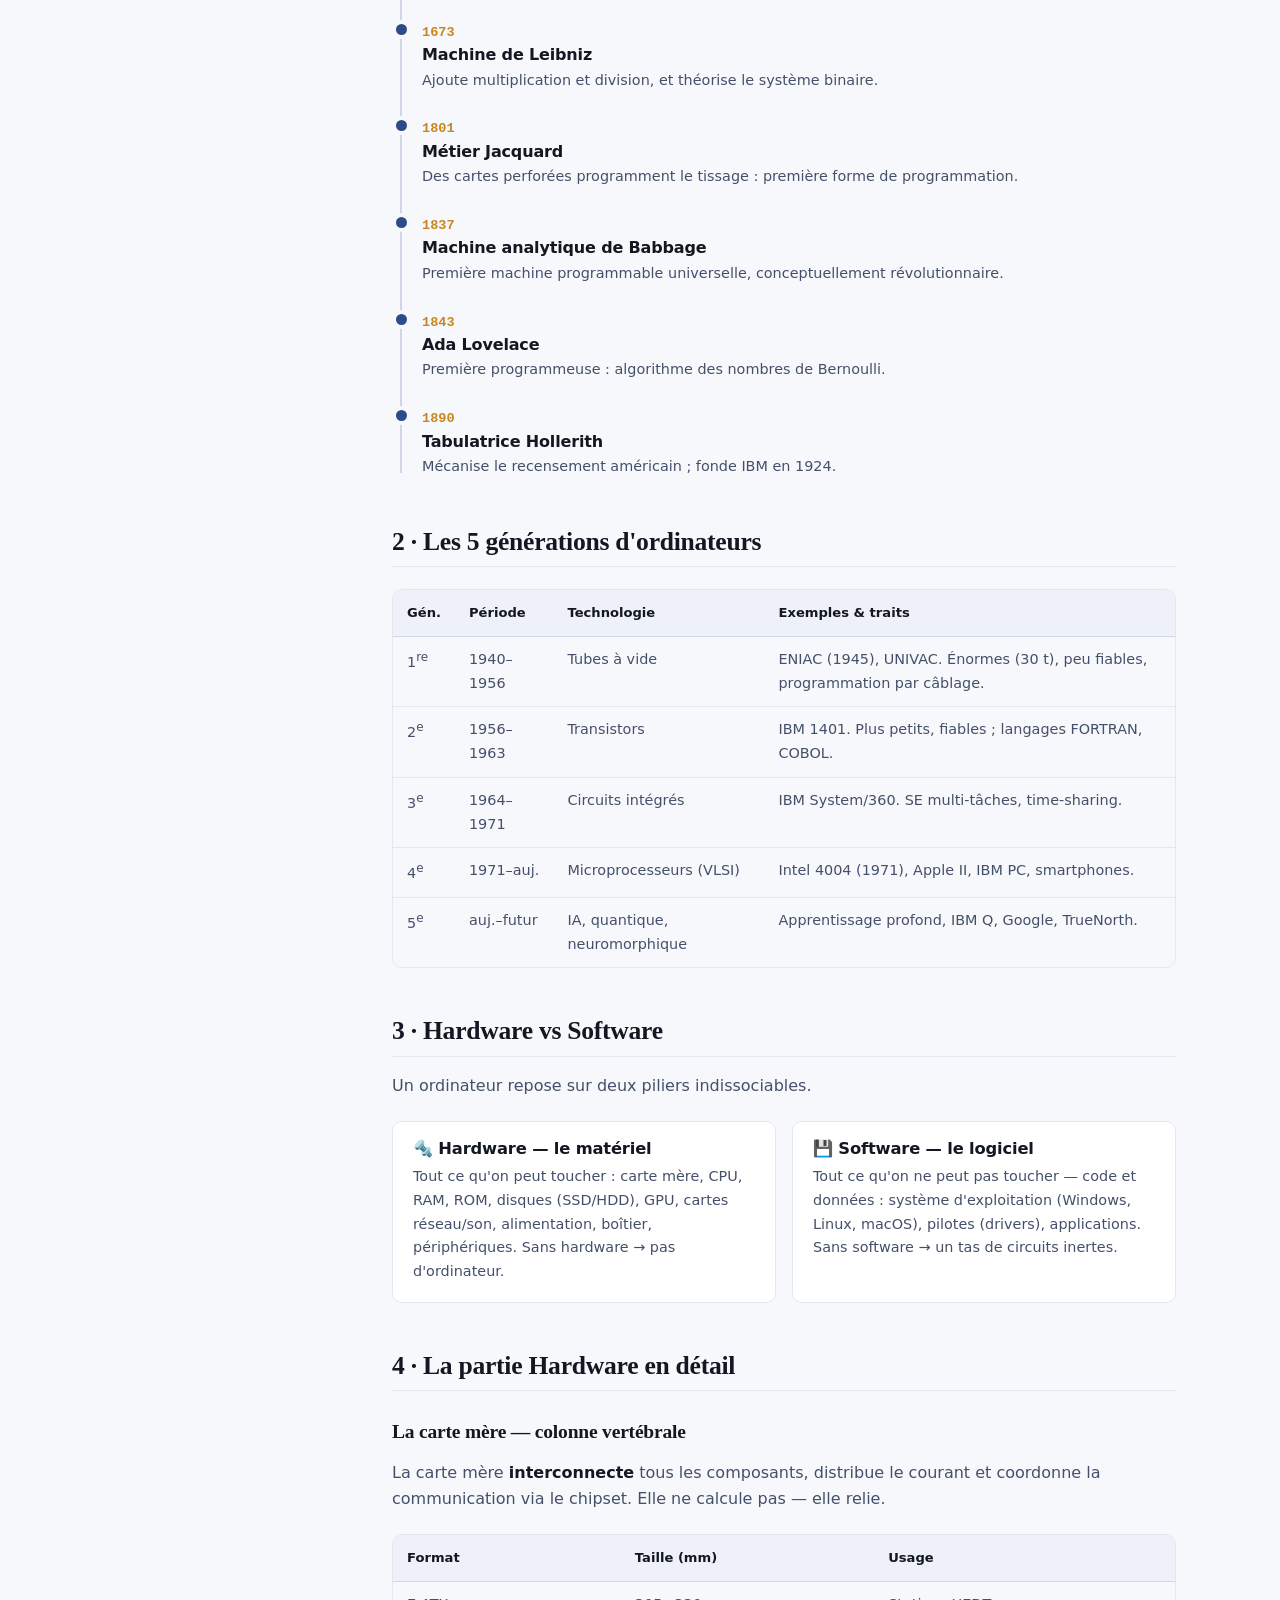
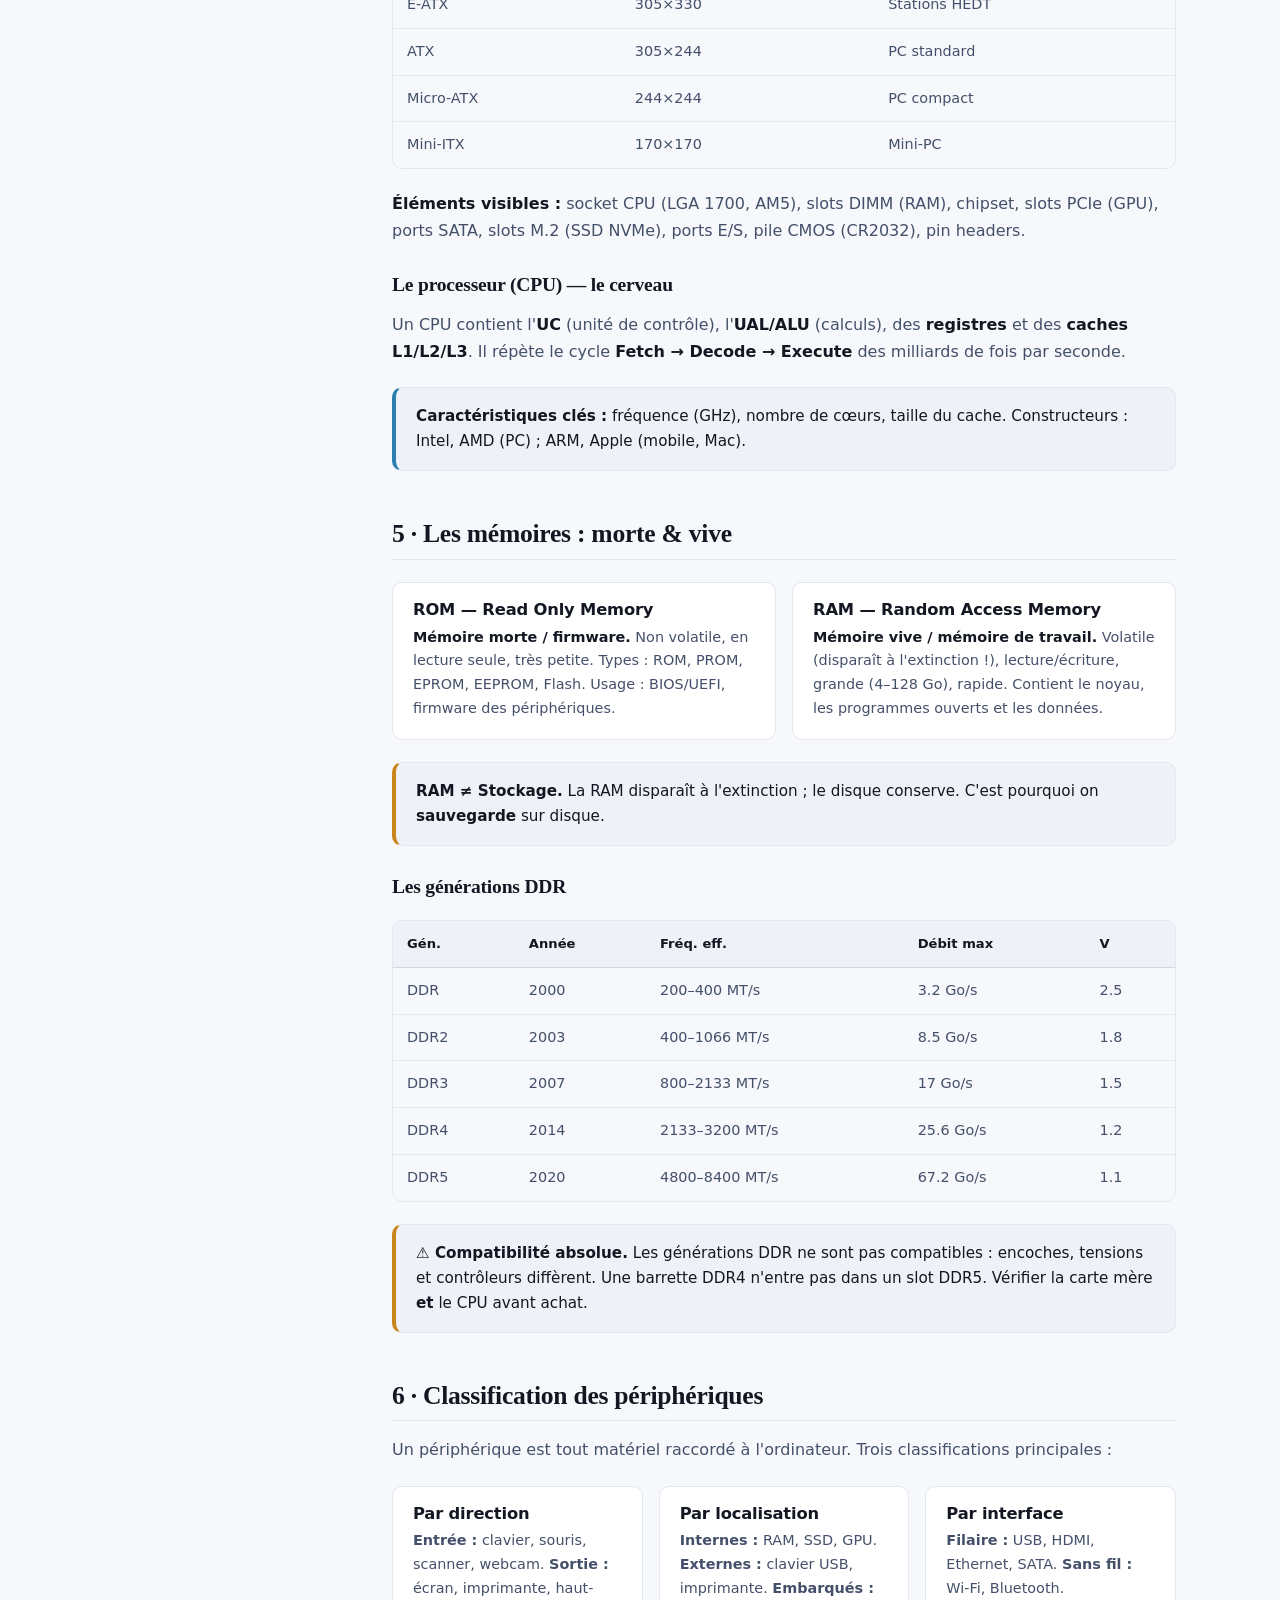
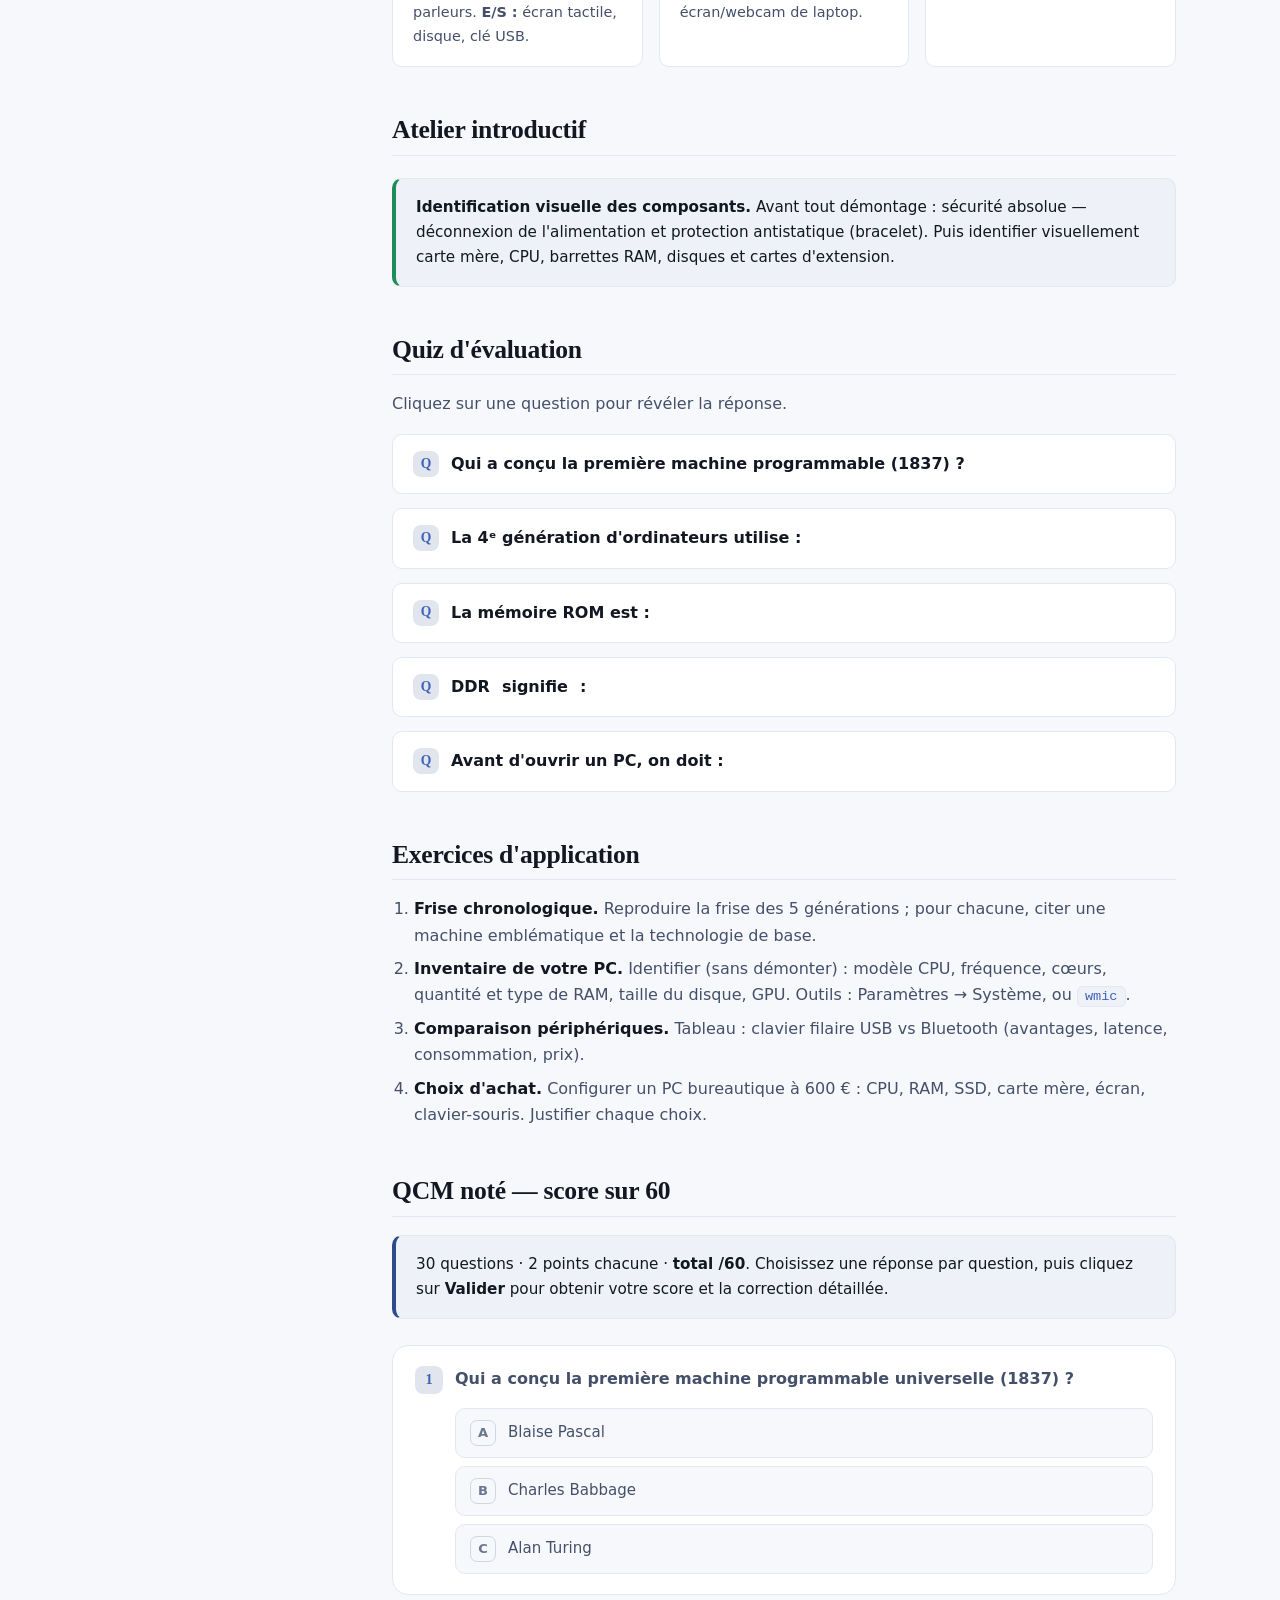
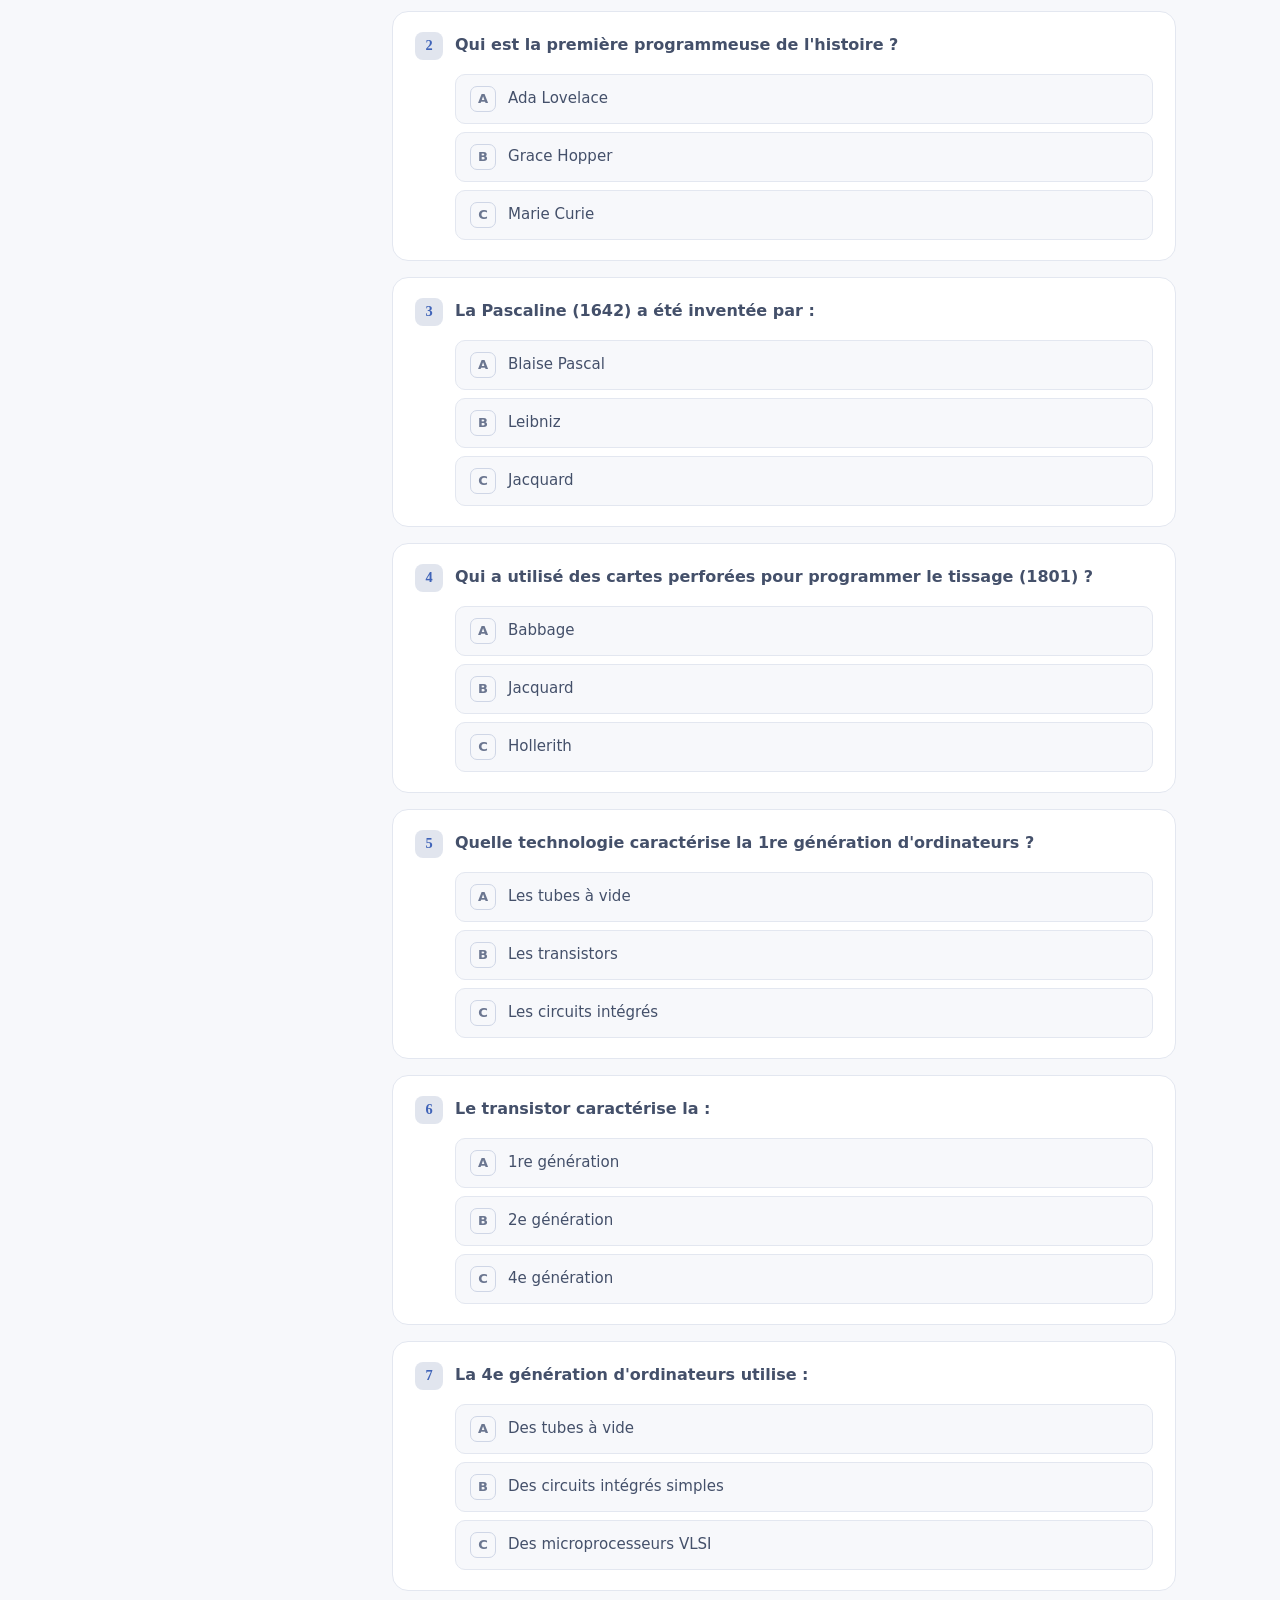
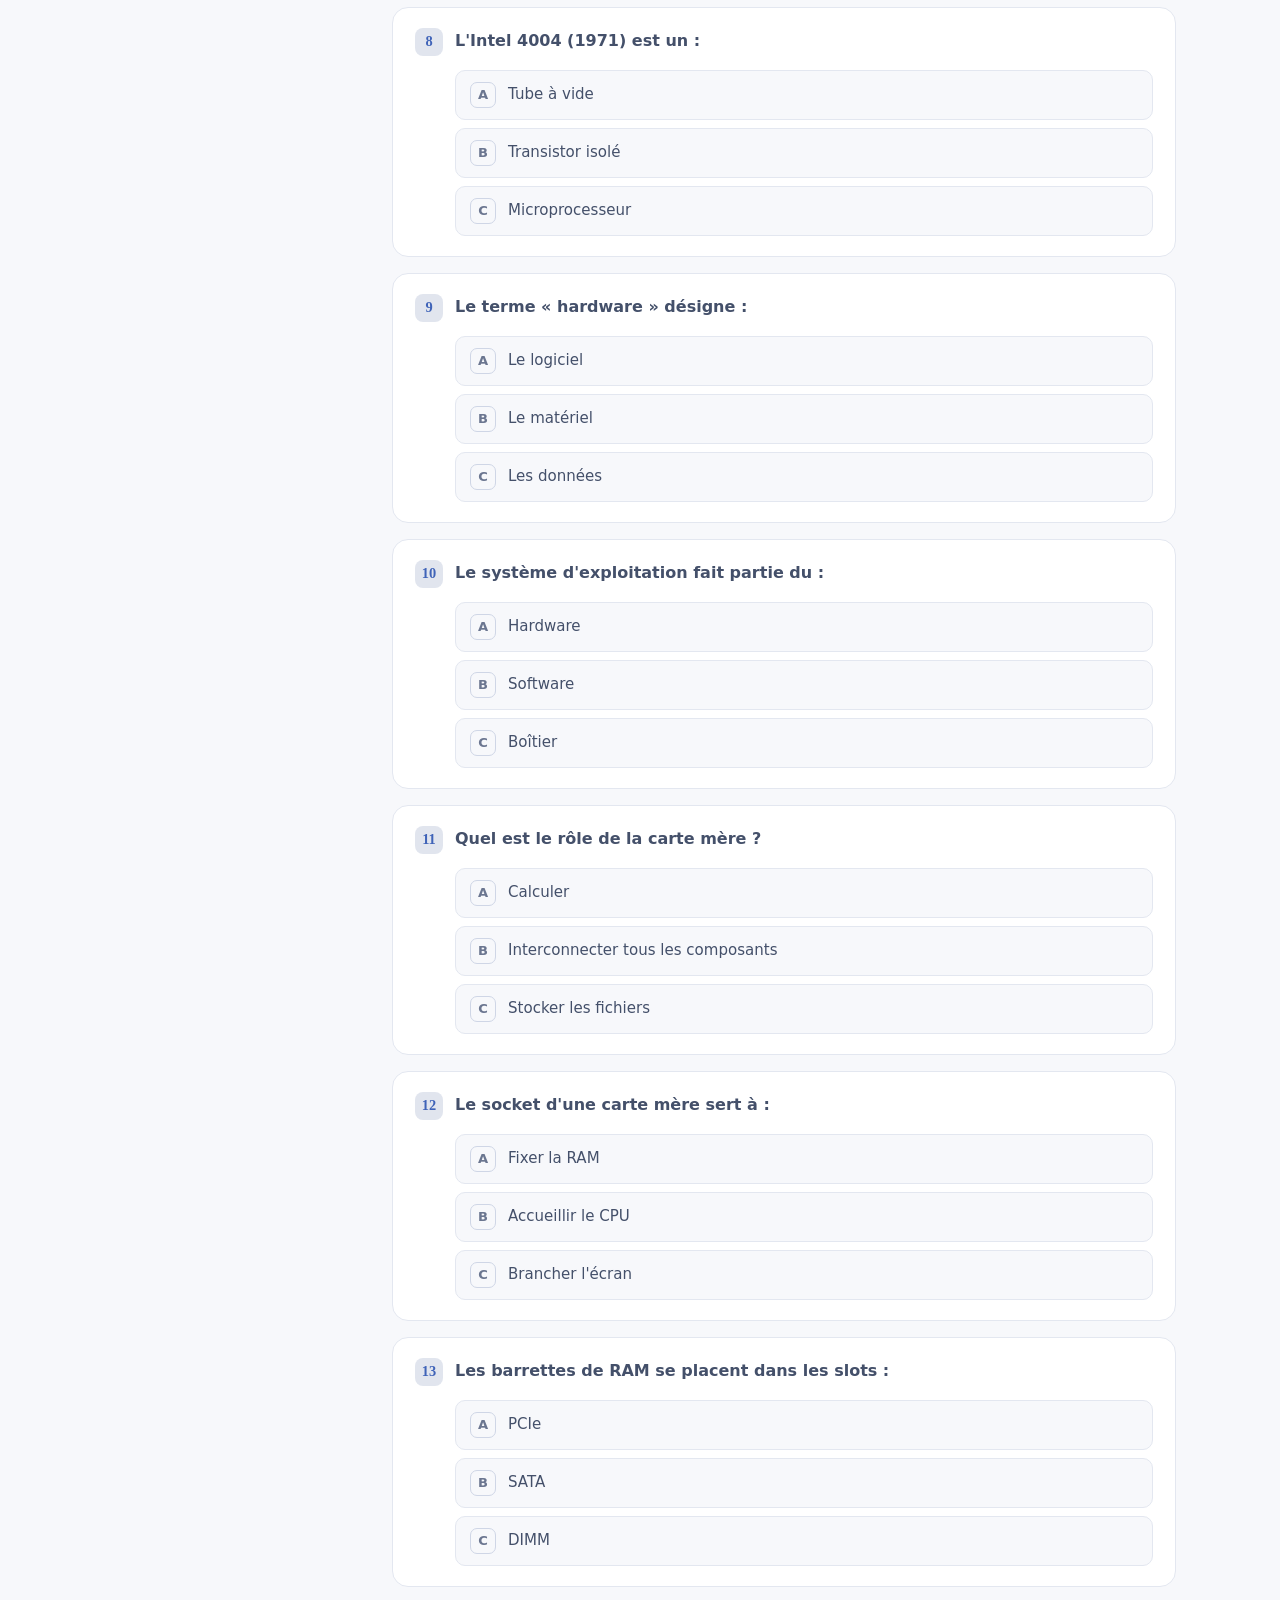
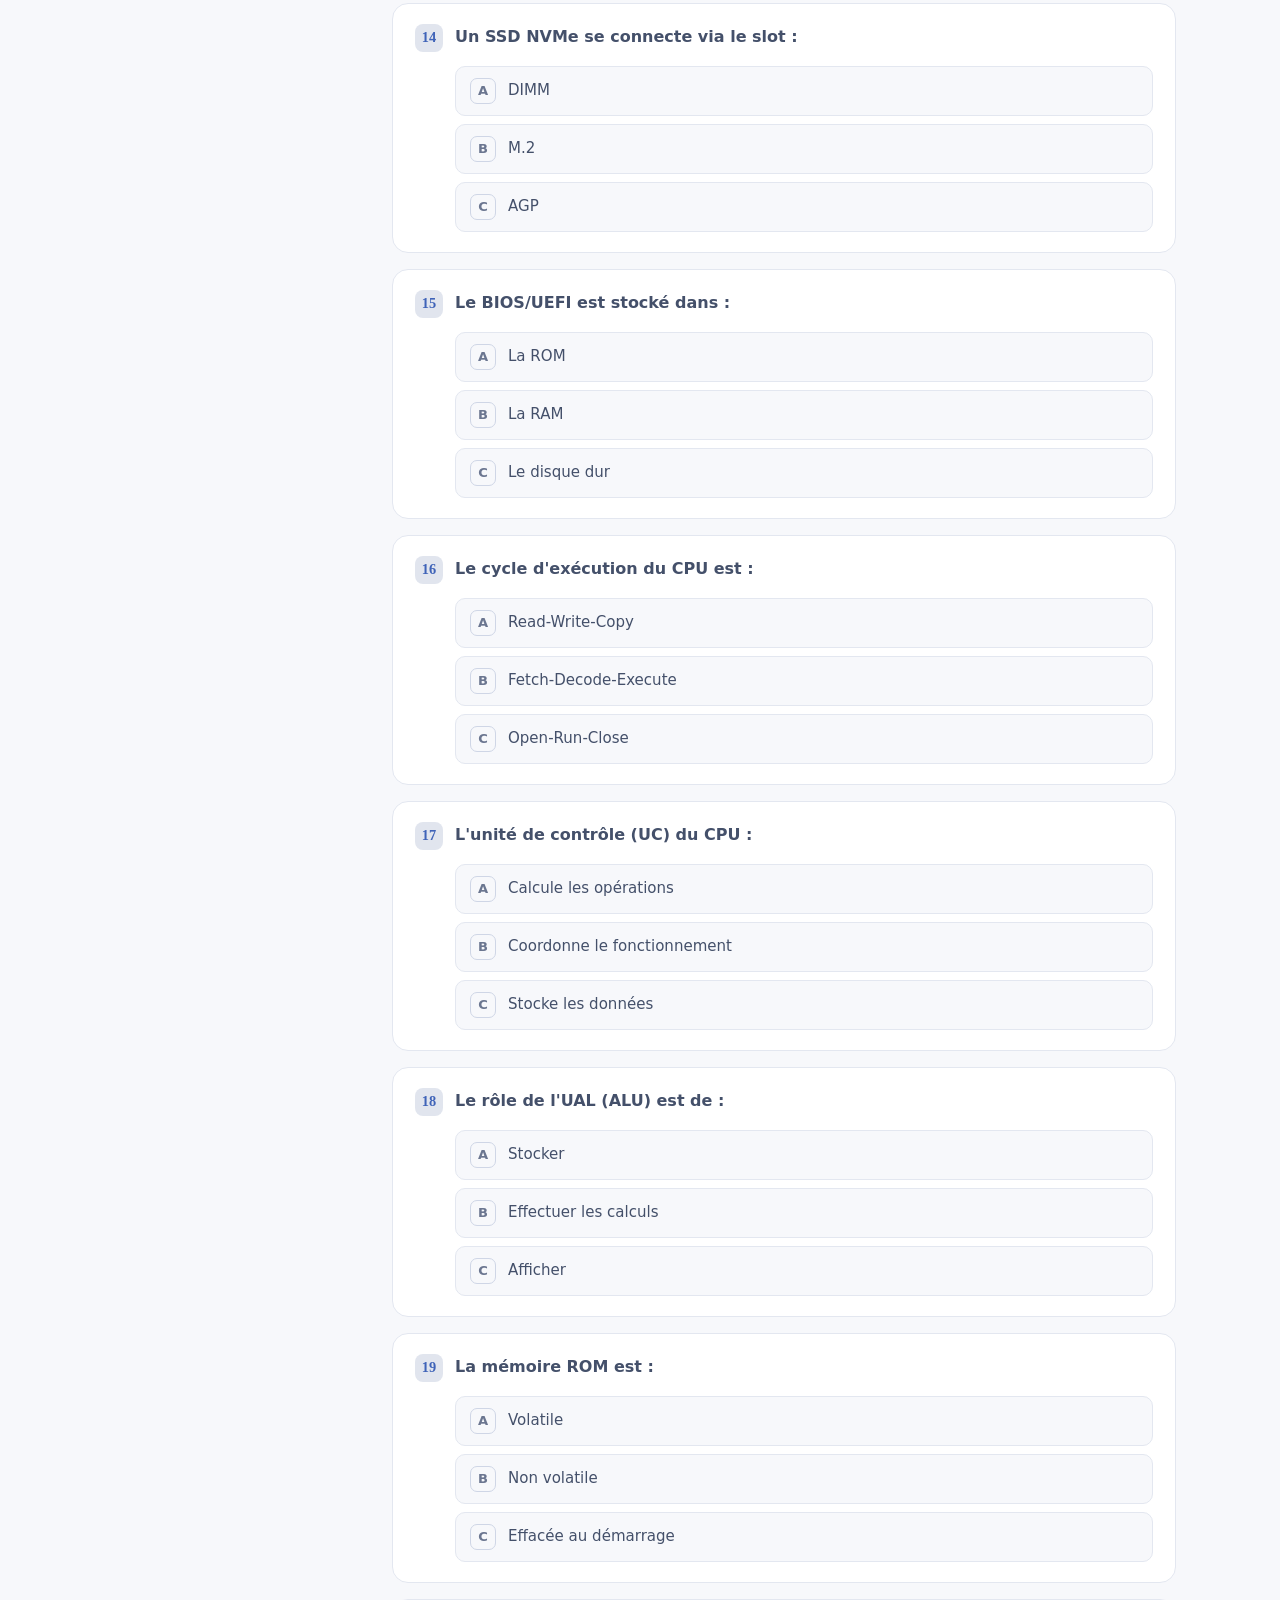
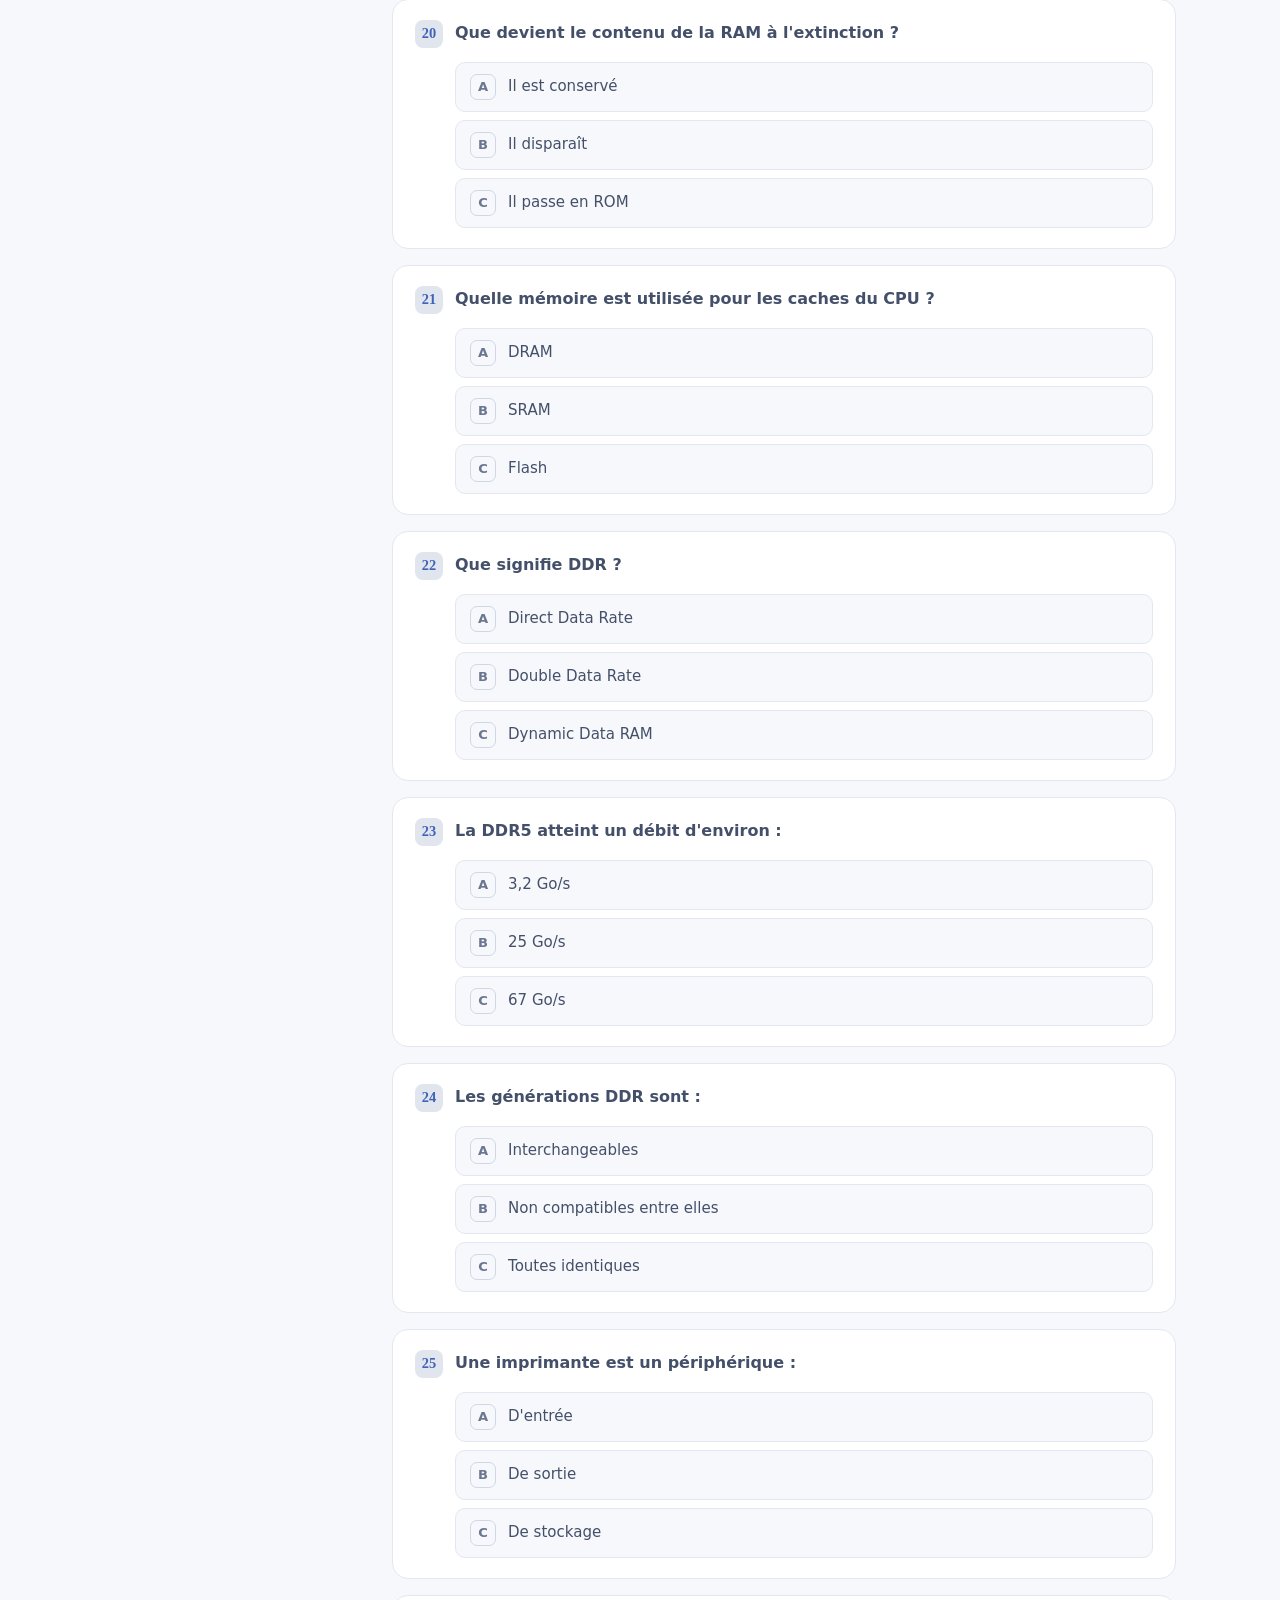
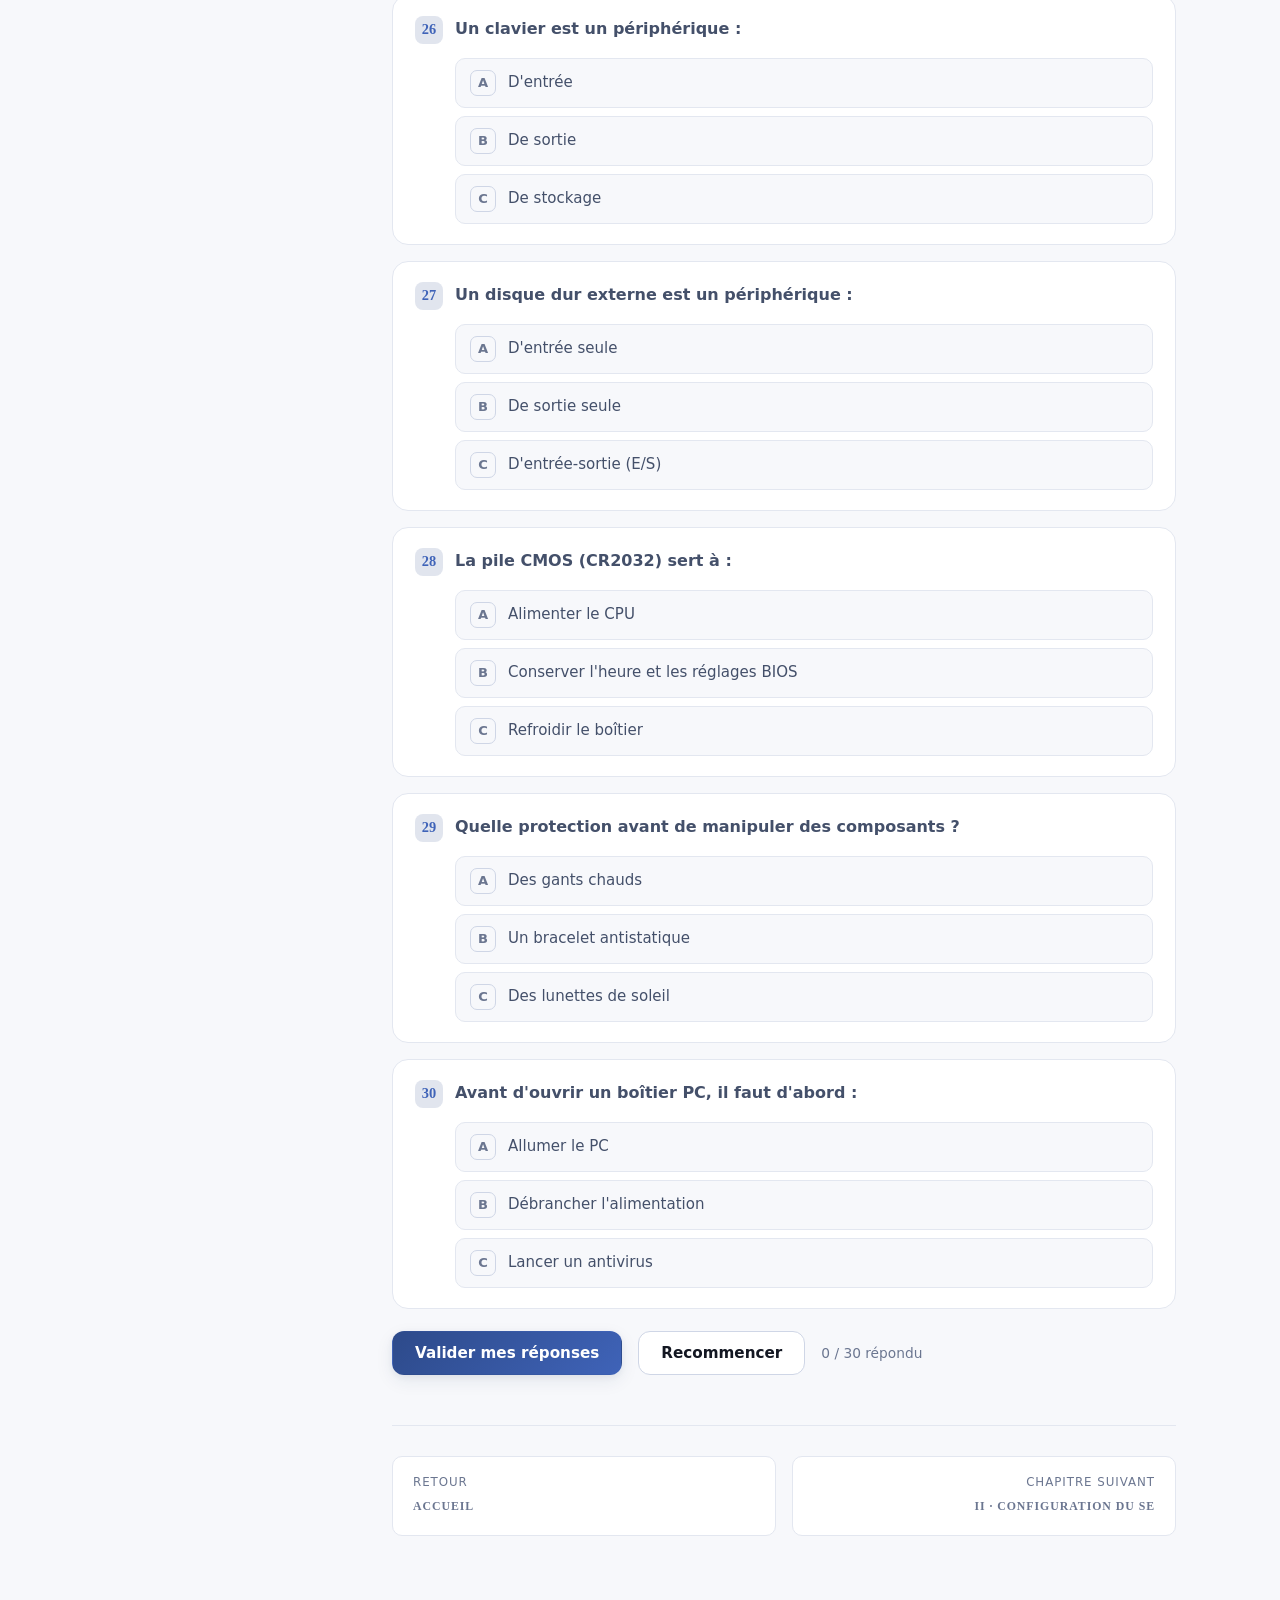
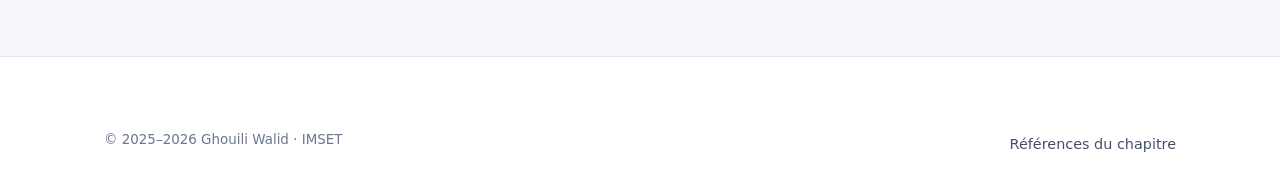
==== commit 62f4385d: "Add files via upload" ====
--- a/chapitre-1.html
+++ b/chapitre-1.html
@@ -19,7 +19,7 @@
     <a href="chapitre-2.html">Chap. II</a>
     <a href="chapitre-3.html">Chap. III</a>
     <a href="chapitre-4.html">Chap. IV</a>
-    <a href="glossaire.html"><span class="fr">Glossaire</span><span class="en">Glossary</span></a>
+    <a href="travaux-pratiques.html">TP</a><a href="glossaire.html"><span class="fr">Glossaire</span><span class="en">Glossary</span></a>
     <a href="ressources.html"><span class="fr">Ressources</span><span class="en">Resources</span></a>
   </nav>
   <div class="lang-toggle"><button data-lang-btn="fr">FR</button><button data-lang-btn="en">EN</button></div>
@@ -221,6 +221,7 @@
   <span>© 2025–2026 Ghouili Walid · IMSET</span>
   <span><a href="ressources.html"><span class="fr">Références du chapitre</span><span class="en">Chapter references</span></a></span>
 </div></div></footer>
+
 <script src="assets/script.js"></script>
 </body>
 </html>
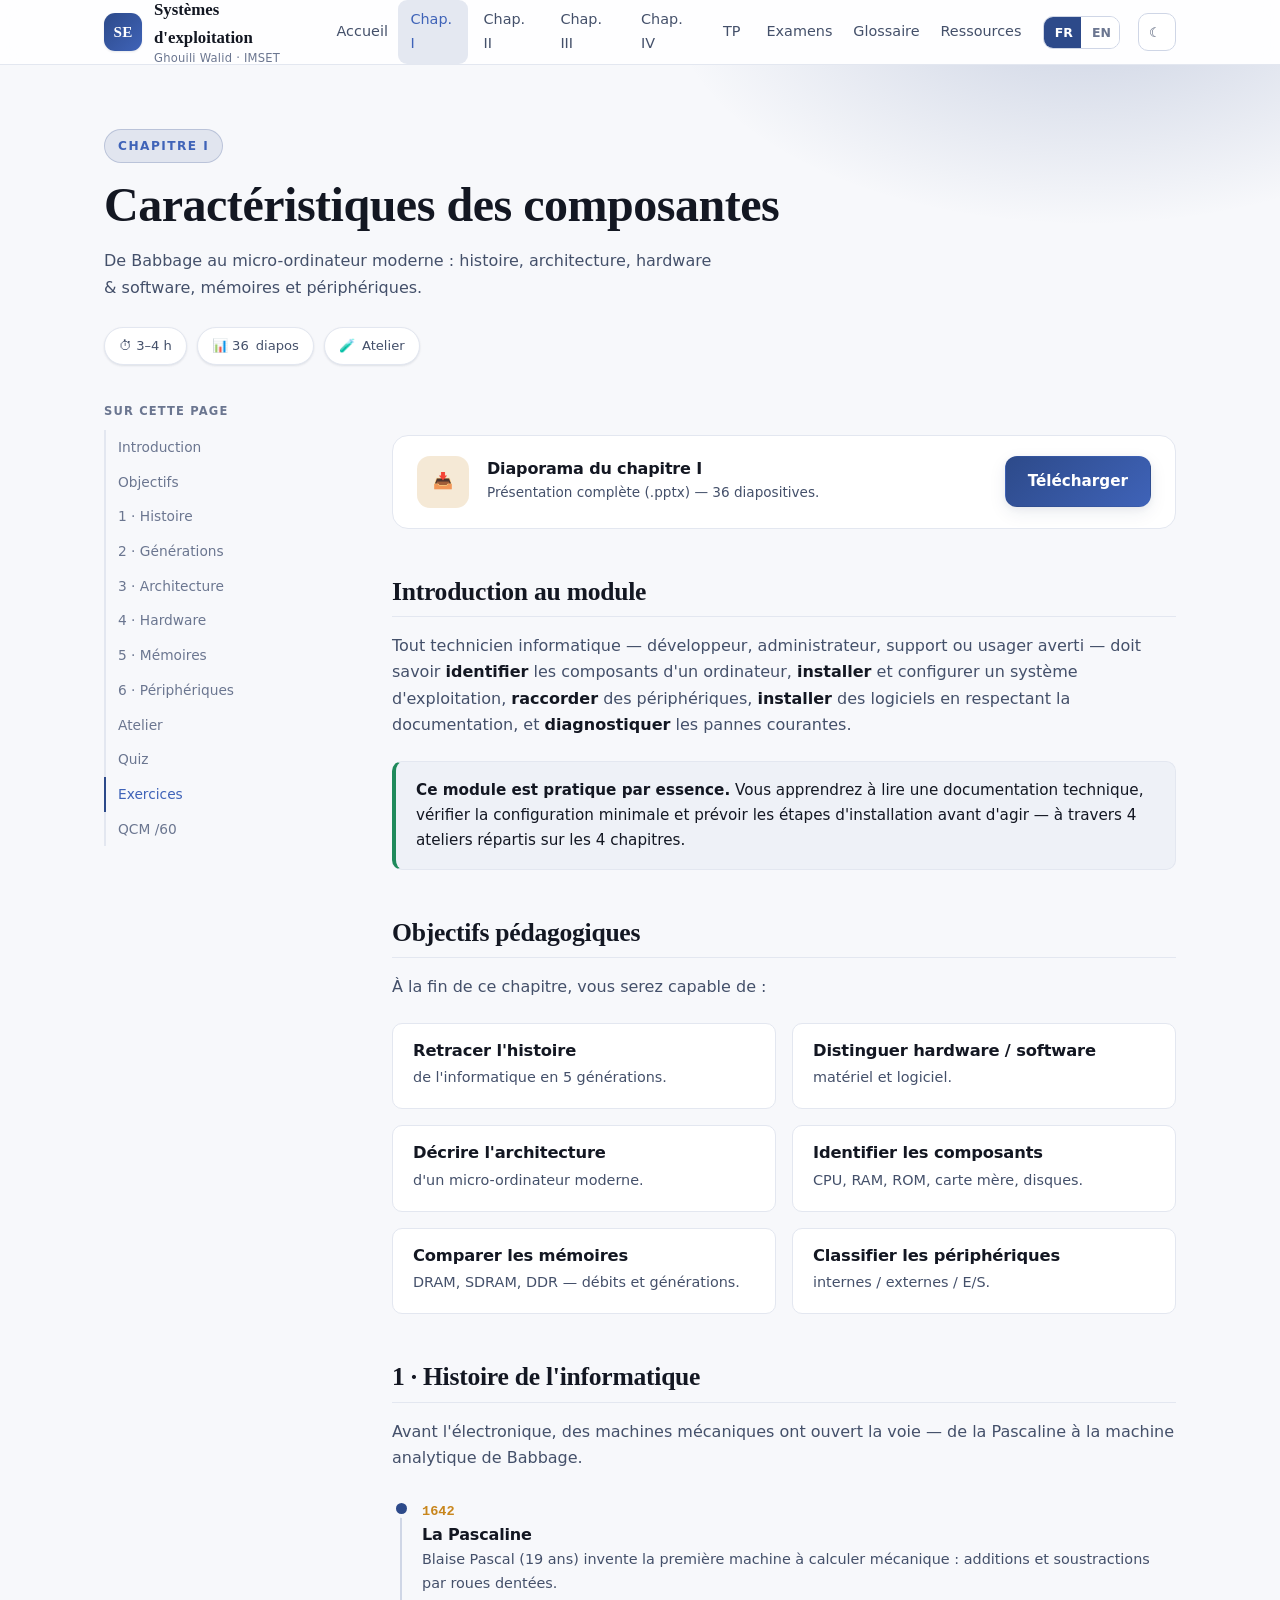
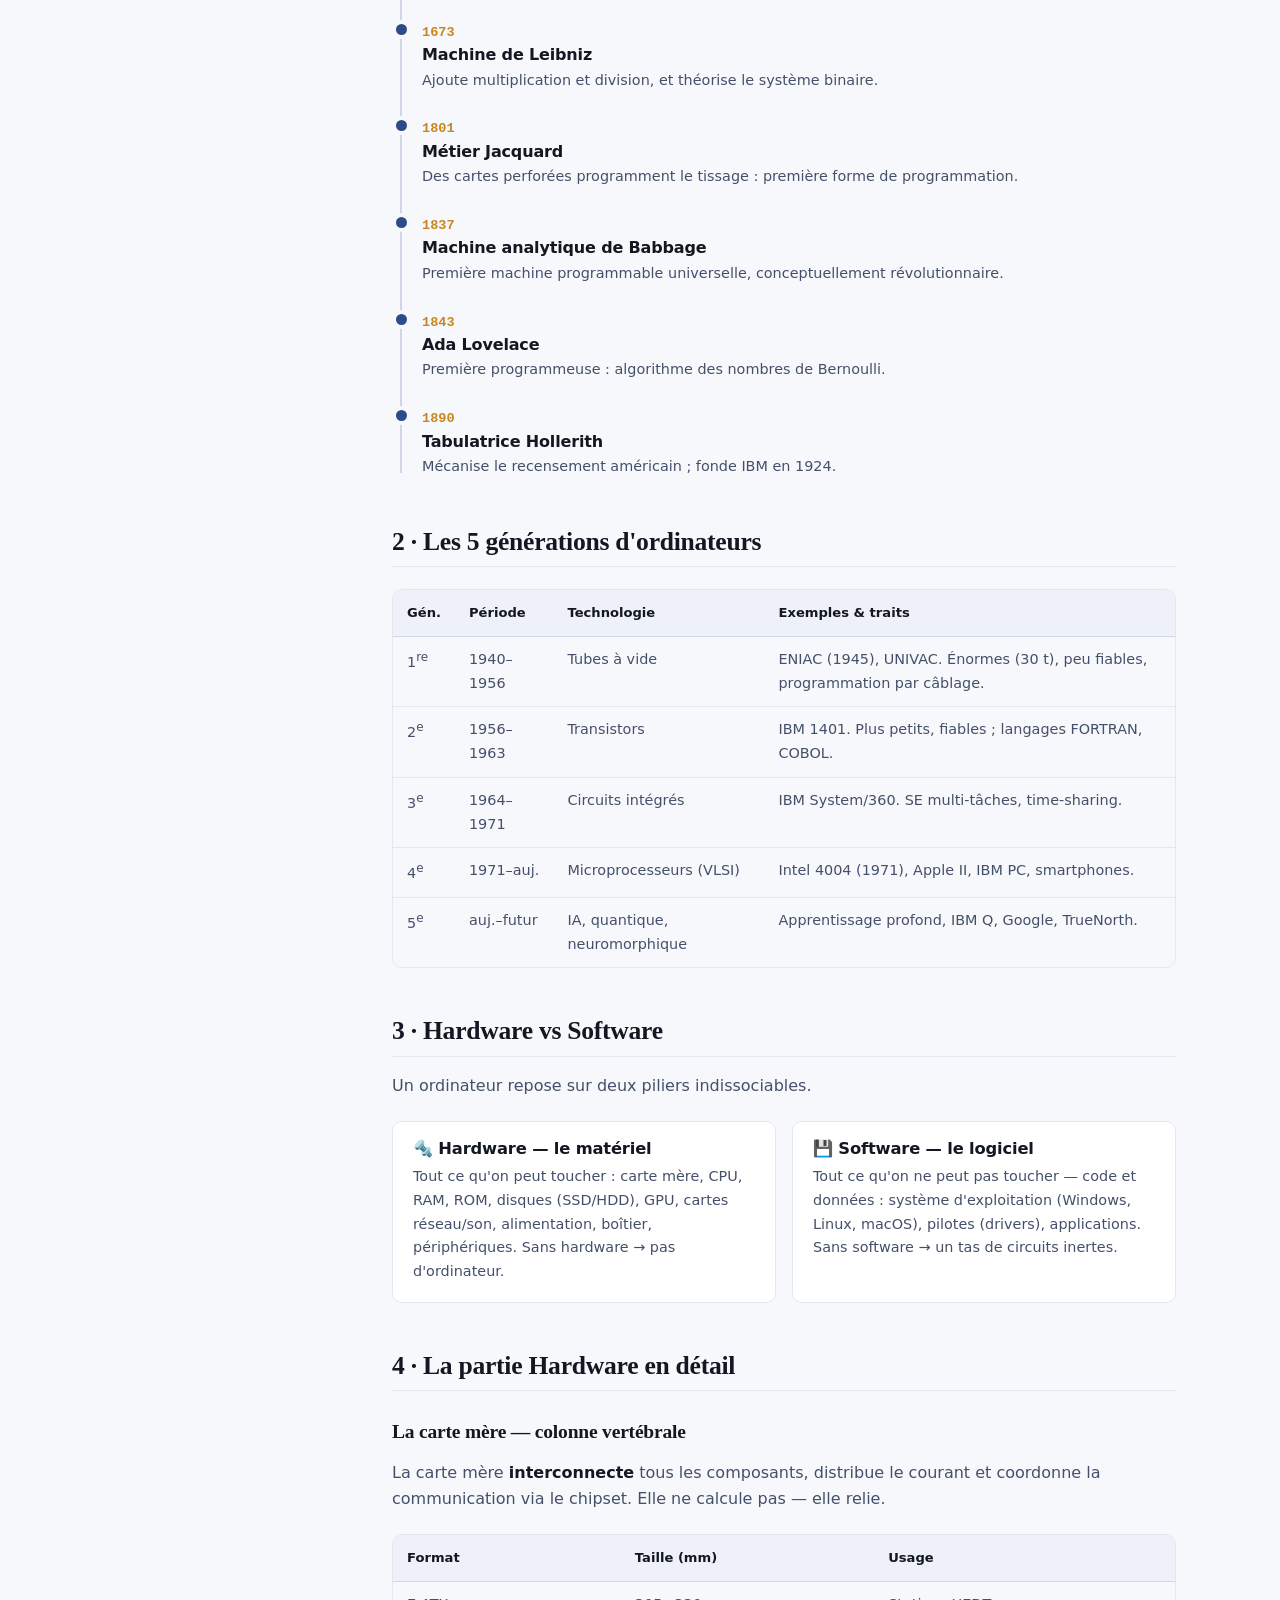
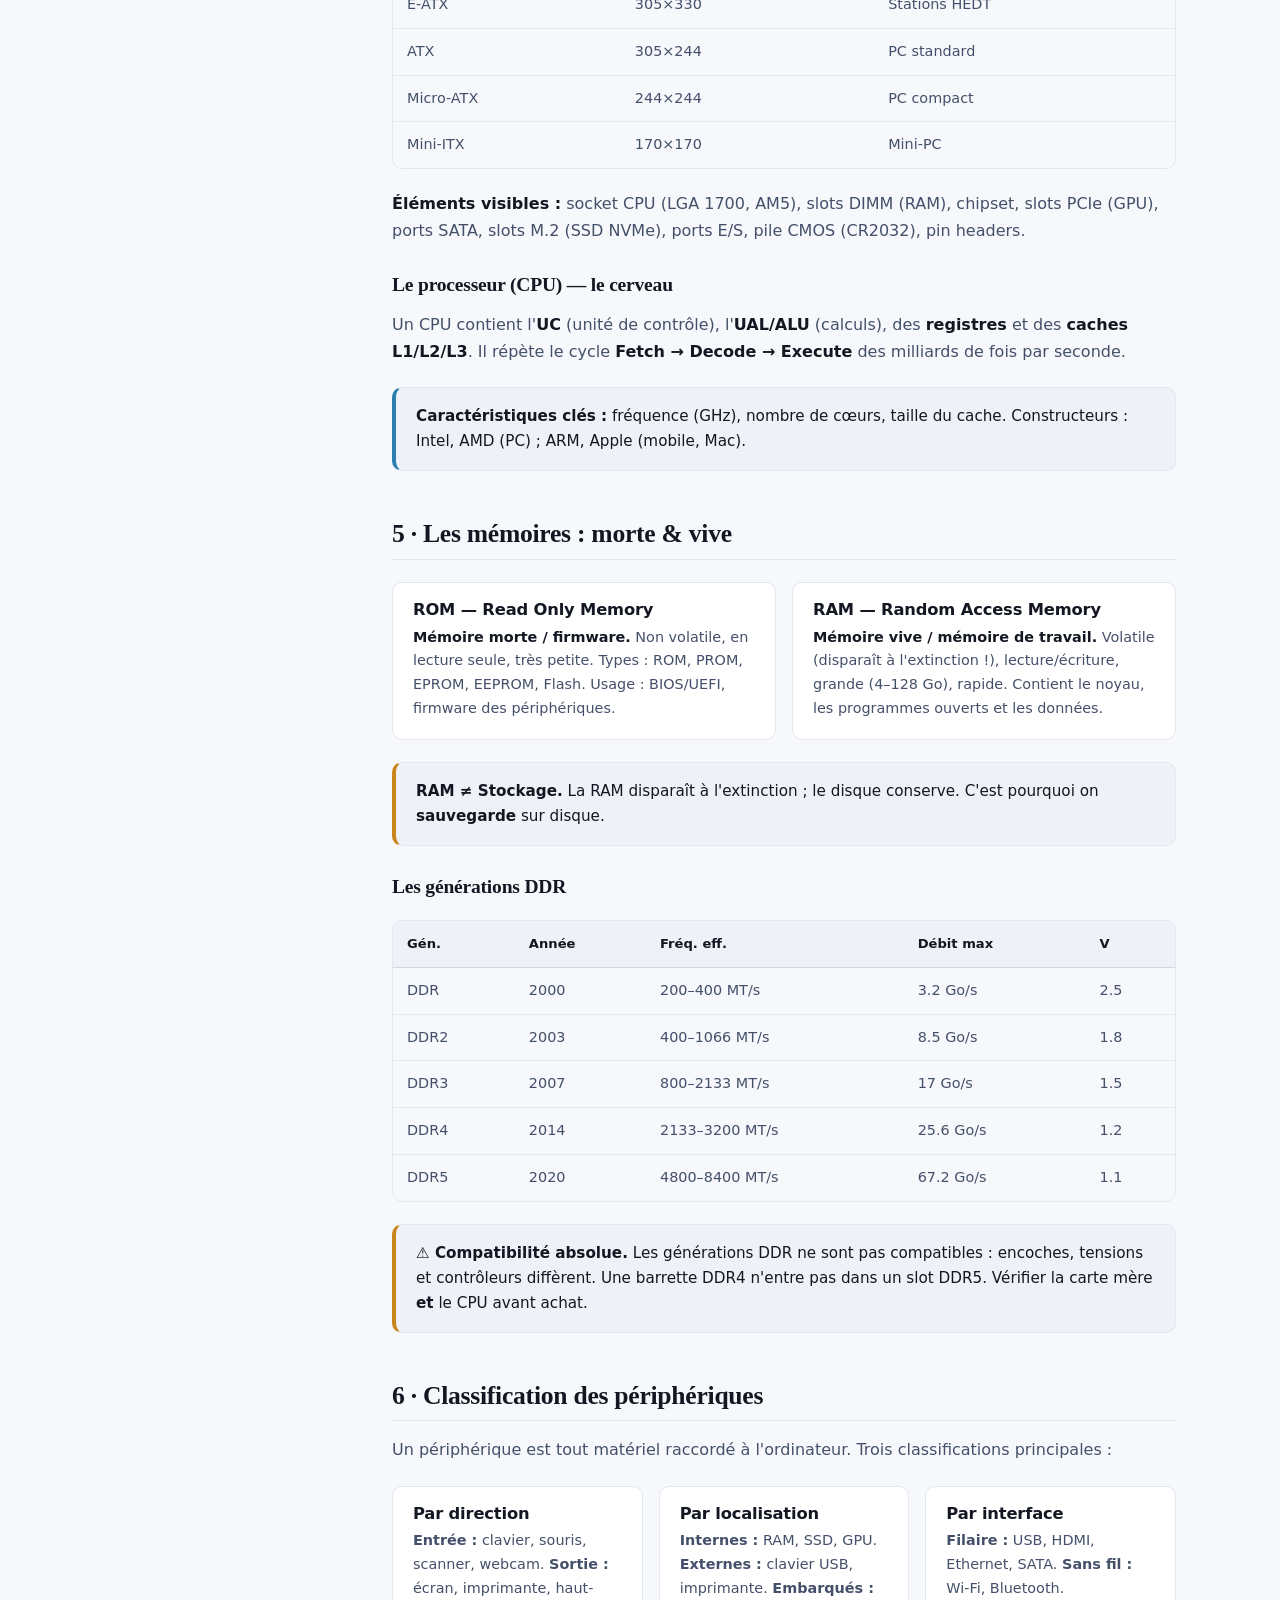
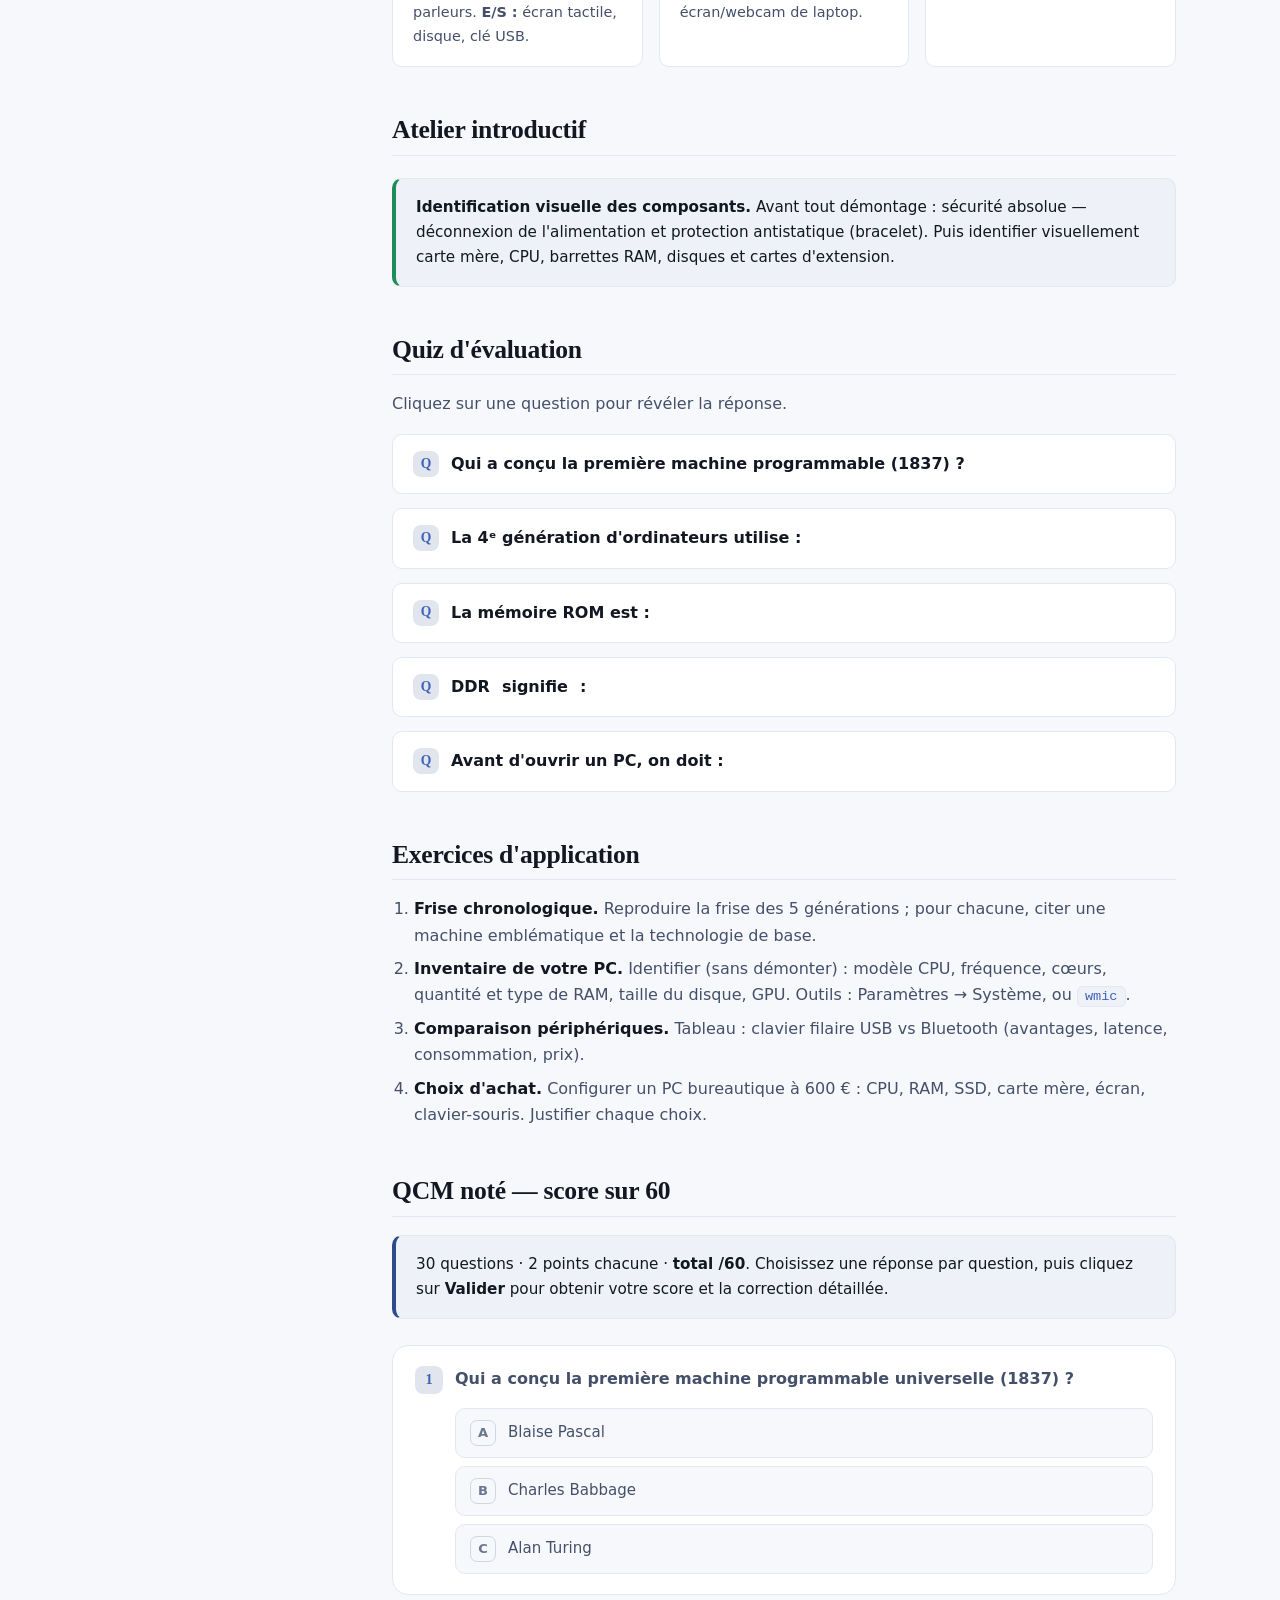
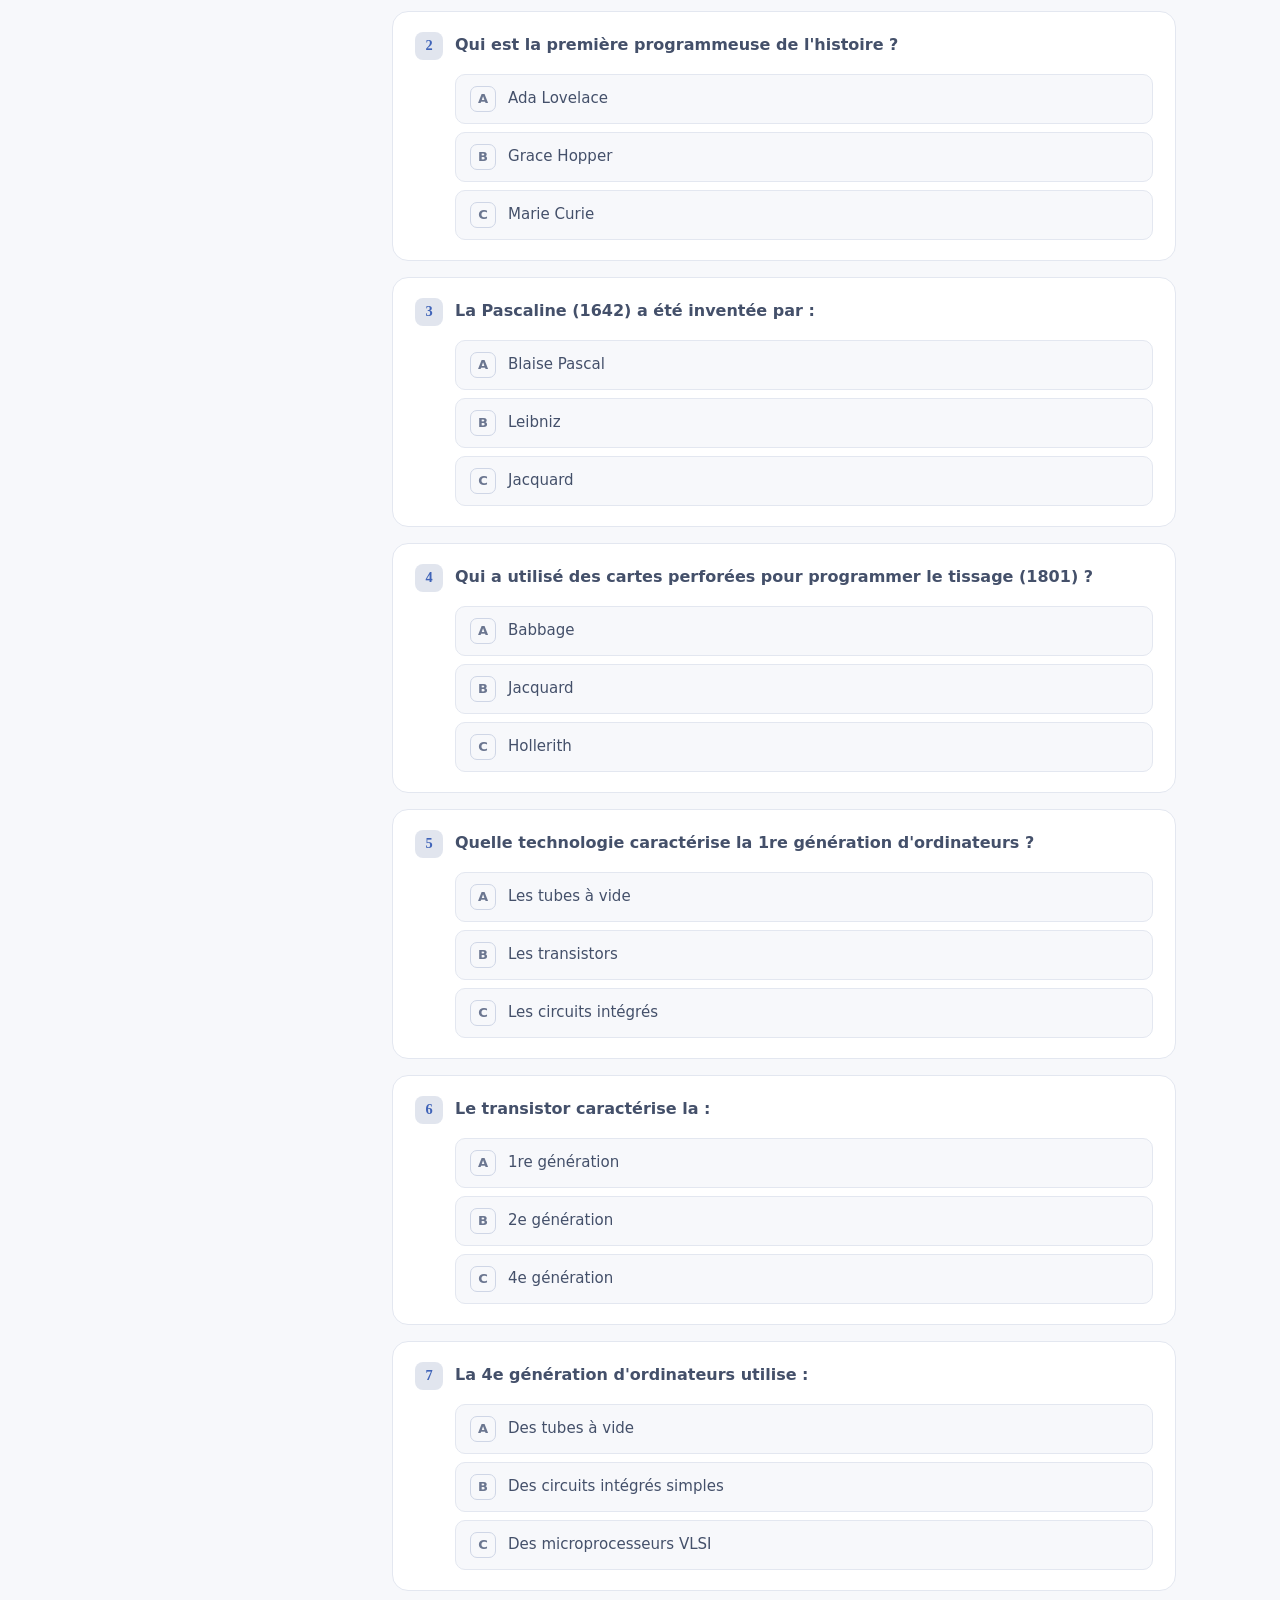
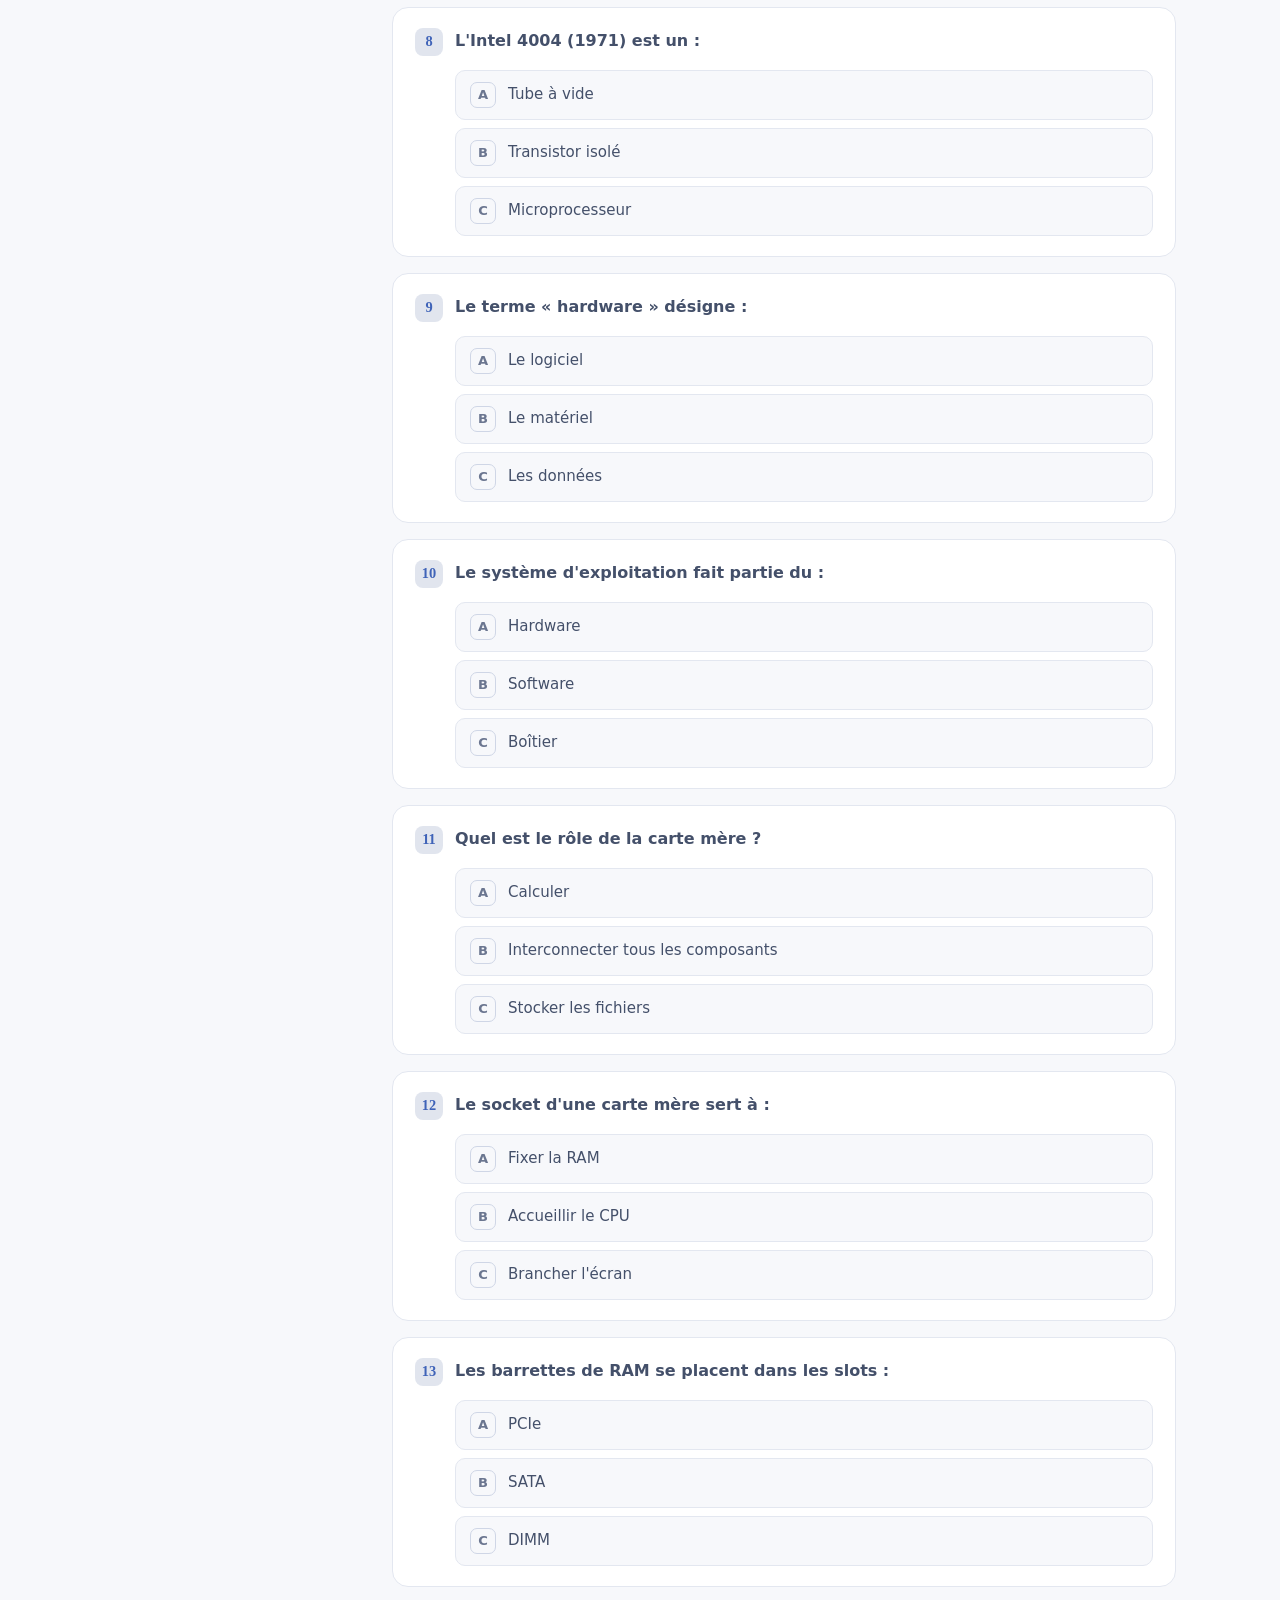
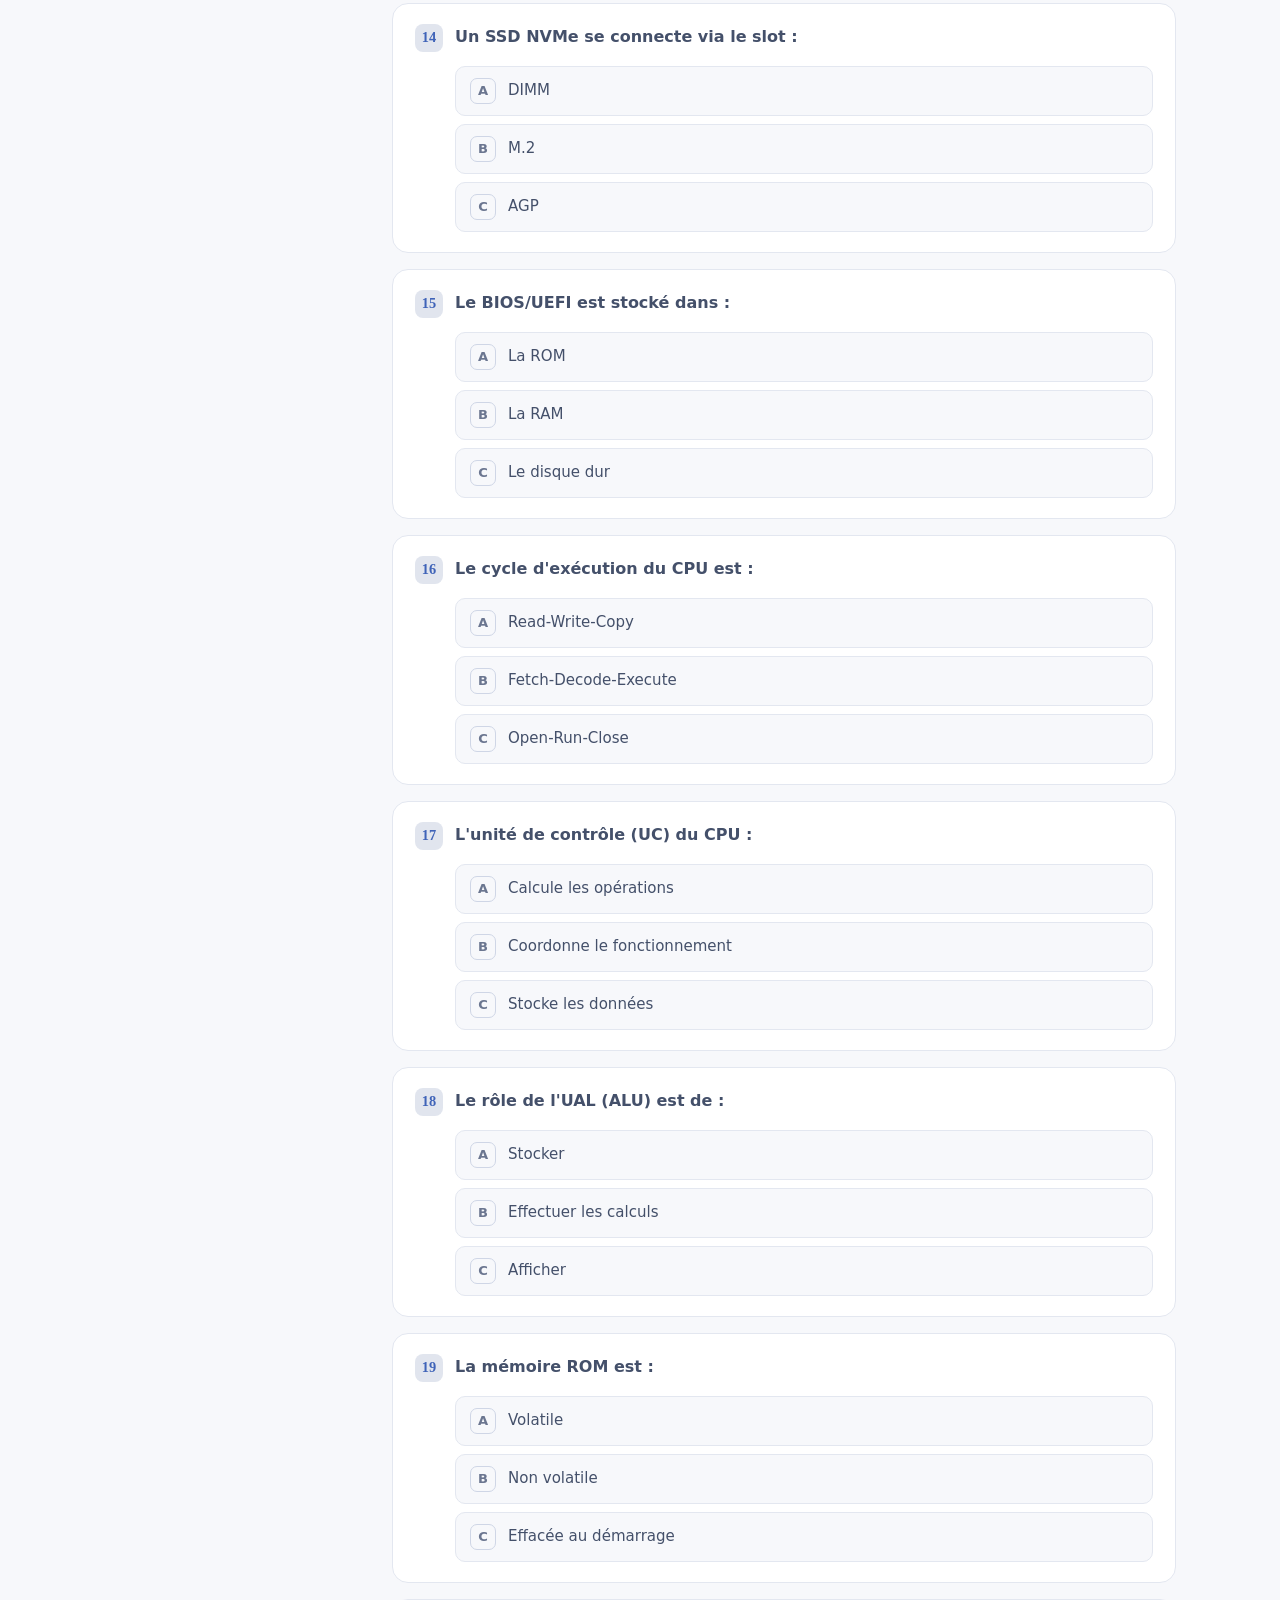
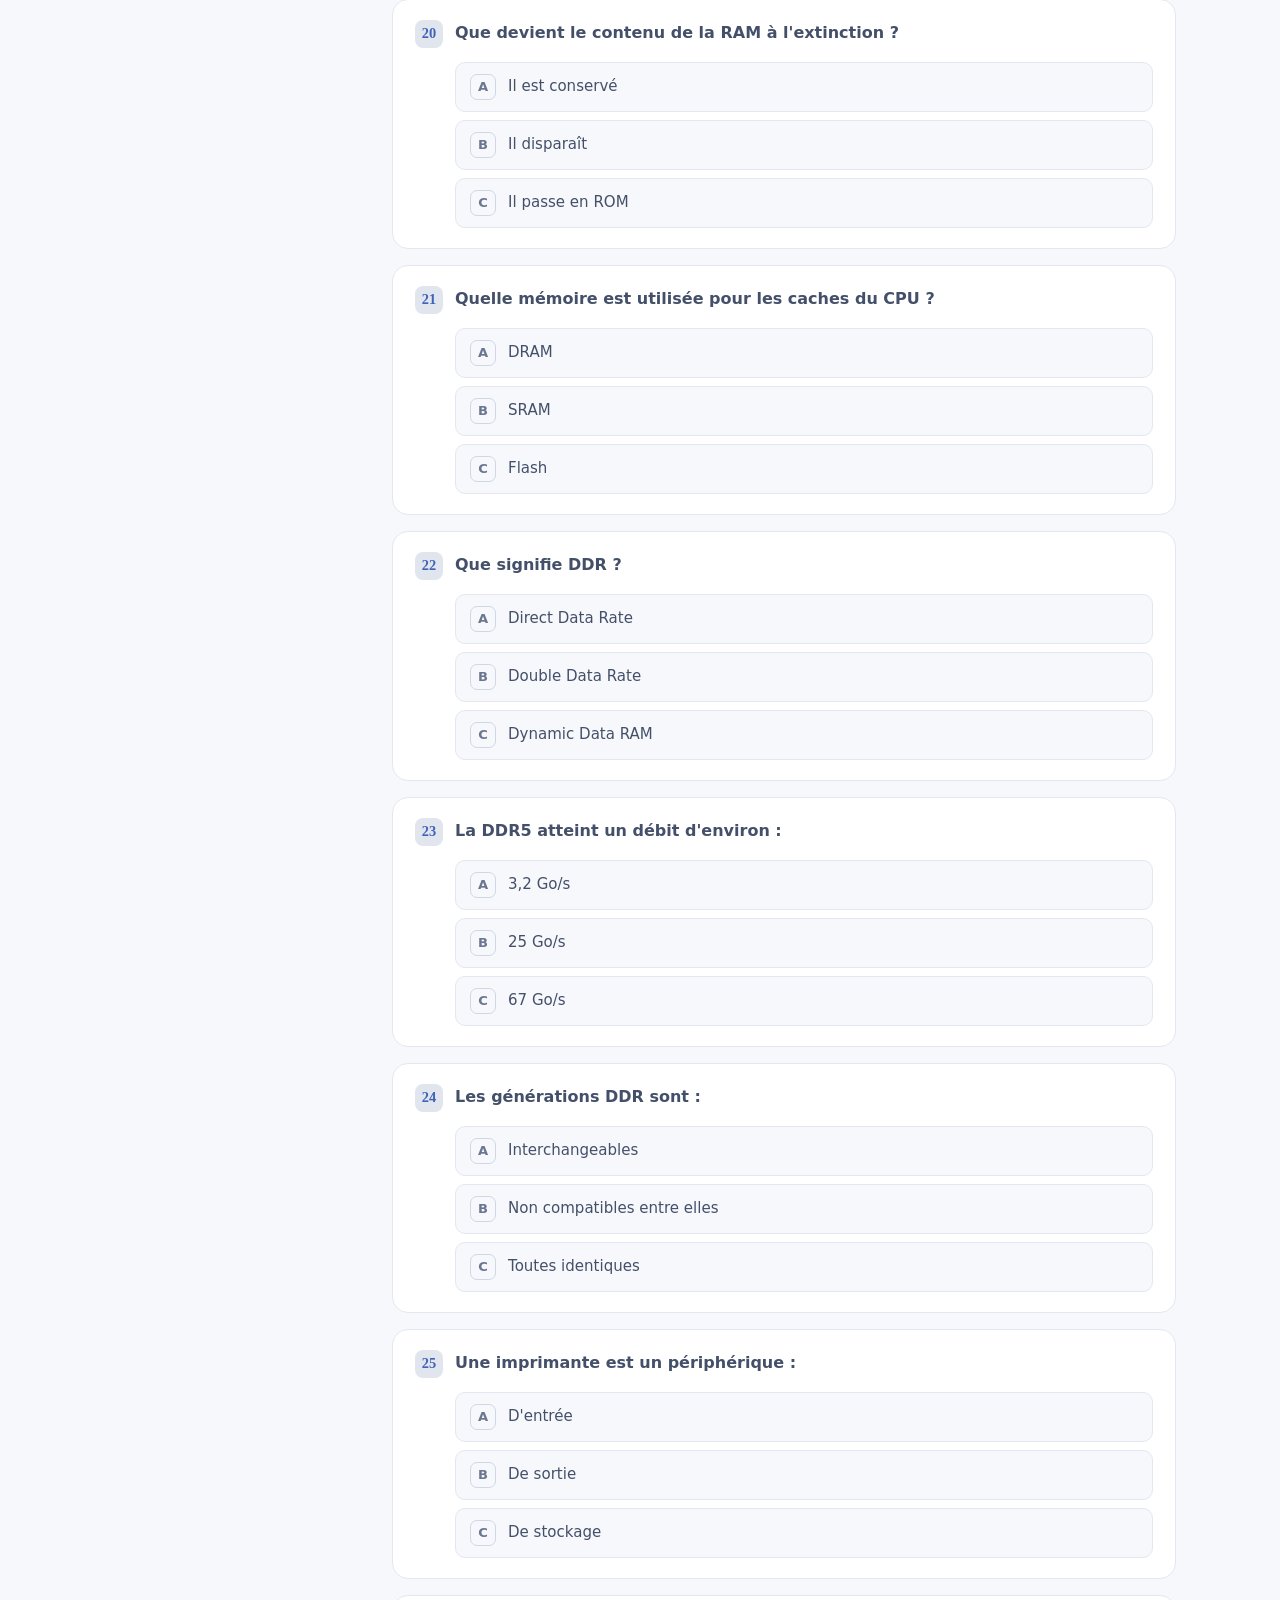
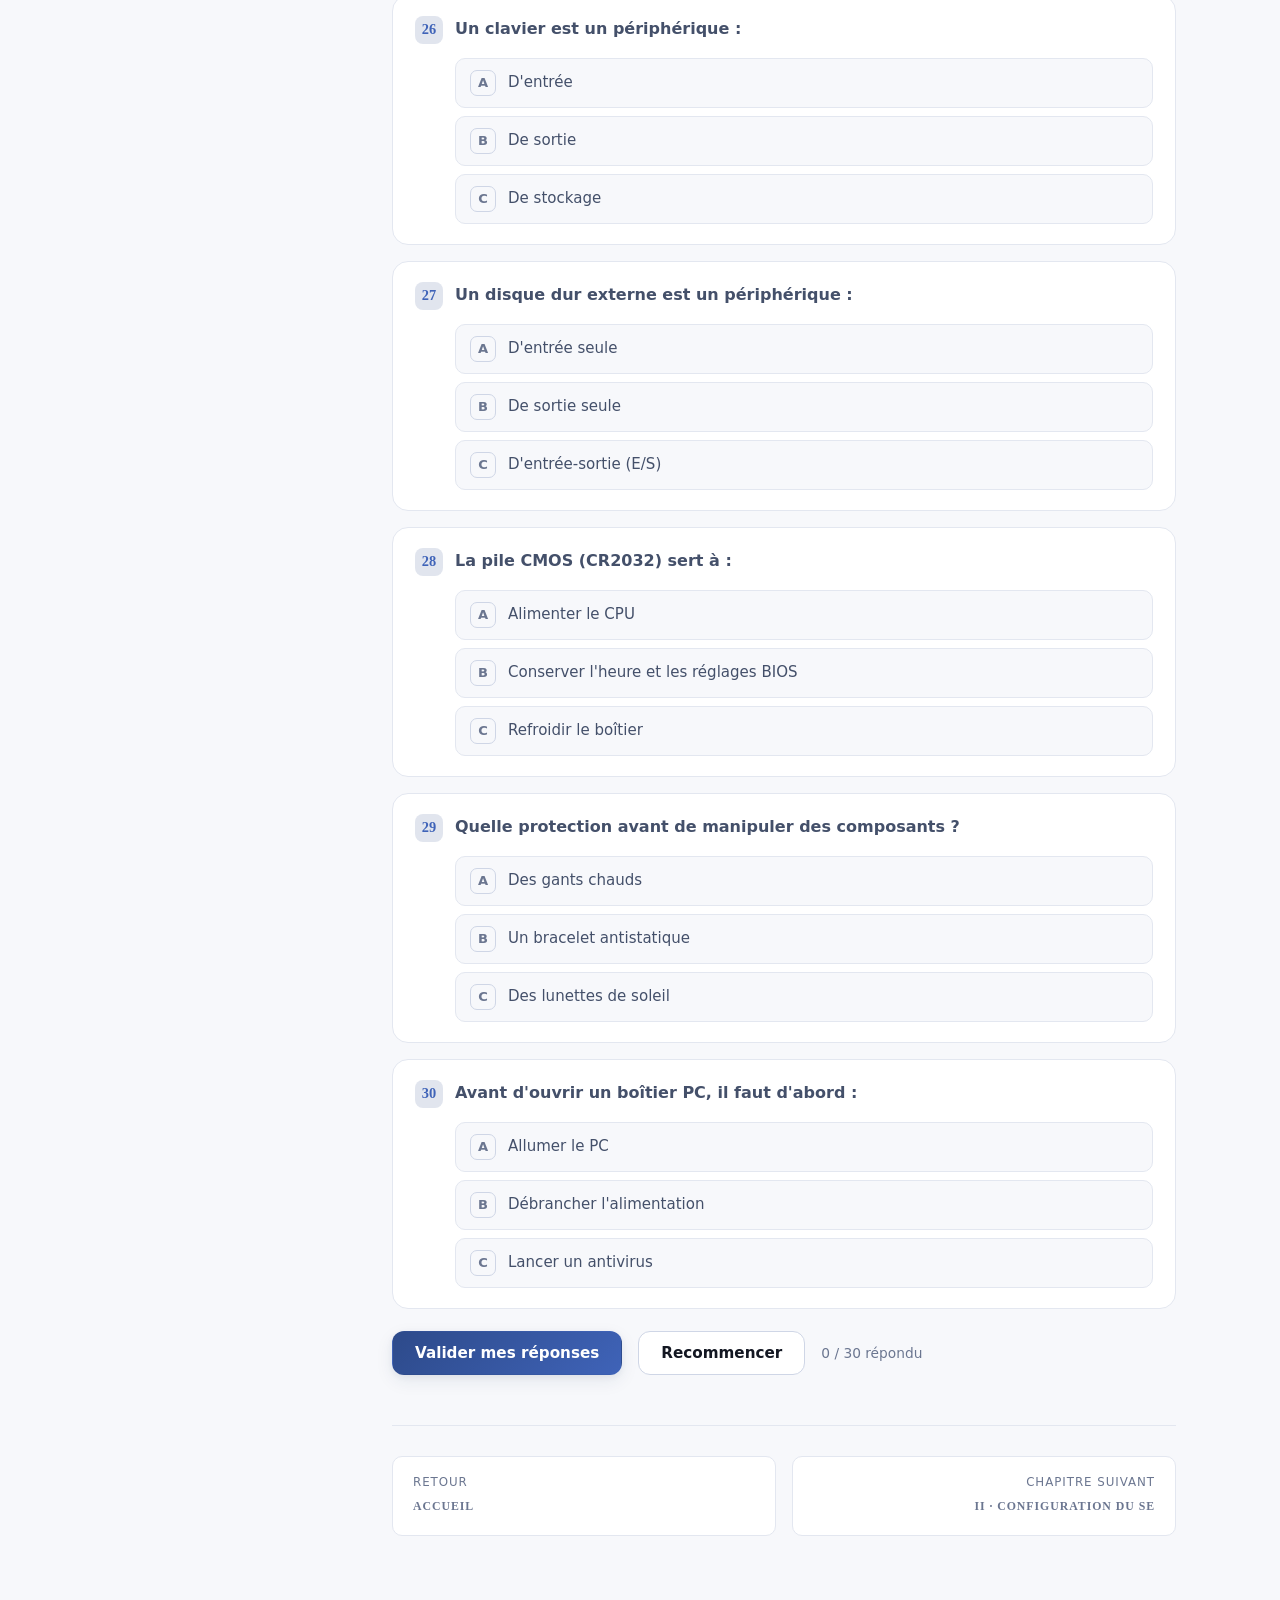
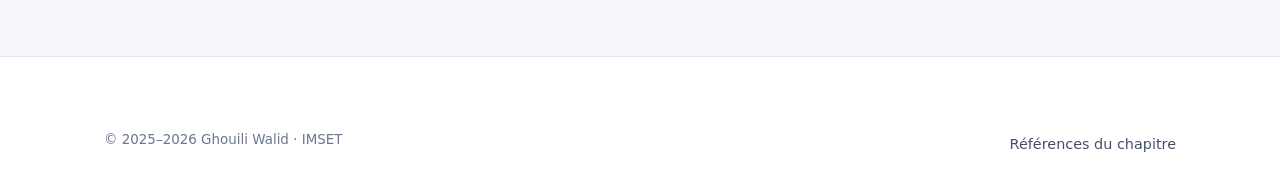
==== commit 985d27f3: "Add files via upload" ====
--- a/chapitre-1.html
+++ b/chapitre-1.html
@@ -19,7 +19,7 @@
     <a href="chapitre-2.html">Chap. II</a>
     <a href="chapitre-3.html">Chap. III</a>
     <a href="chapitre-4.html">Chap. IV</a>
-    <a href="travaux-pratiques.html">TP</a><a href="glossaire.html"><span class="fr">Glossaire</span><span class="en">Glossary</span></a>
+    <a href="travaux-pratiques.html">TP</a><a href="examens.html"><span class="fr">Examens</span><span class="en">Exams</span></a><a href="glossaire.html"><span class="fr">Glossaire</span><span class="en">Glossary</span></a>
     <a href="ressources.html"><span class="fr">Ressources</span><span class="en">Resources</span></a>
   </nav>
   <div class="lang-toggle"><button data-lang-btn="fr">FR</button><button data-lang-btn="en">EN</button></div>
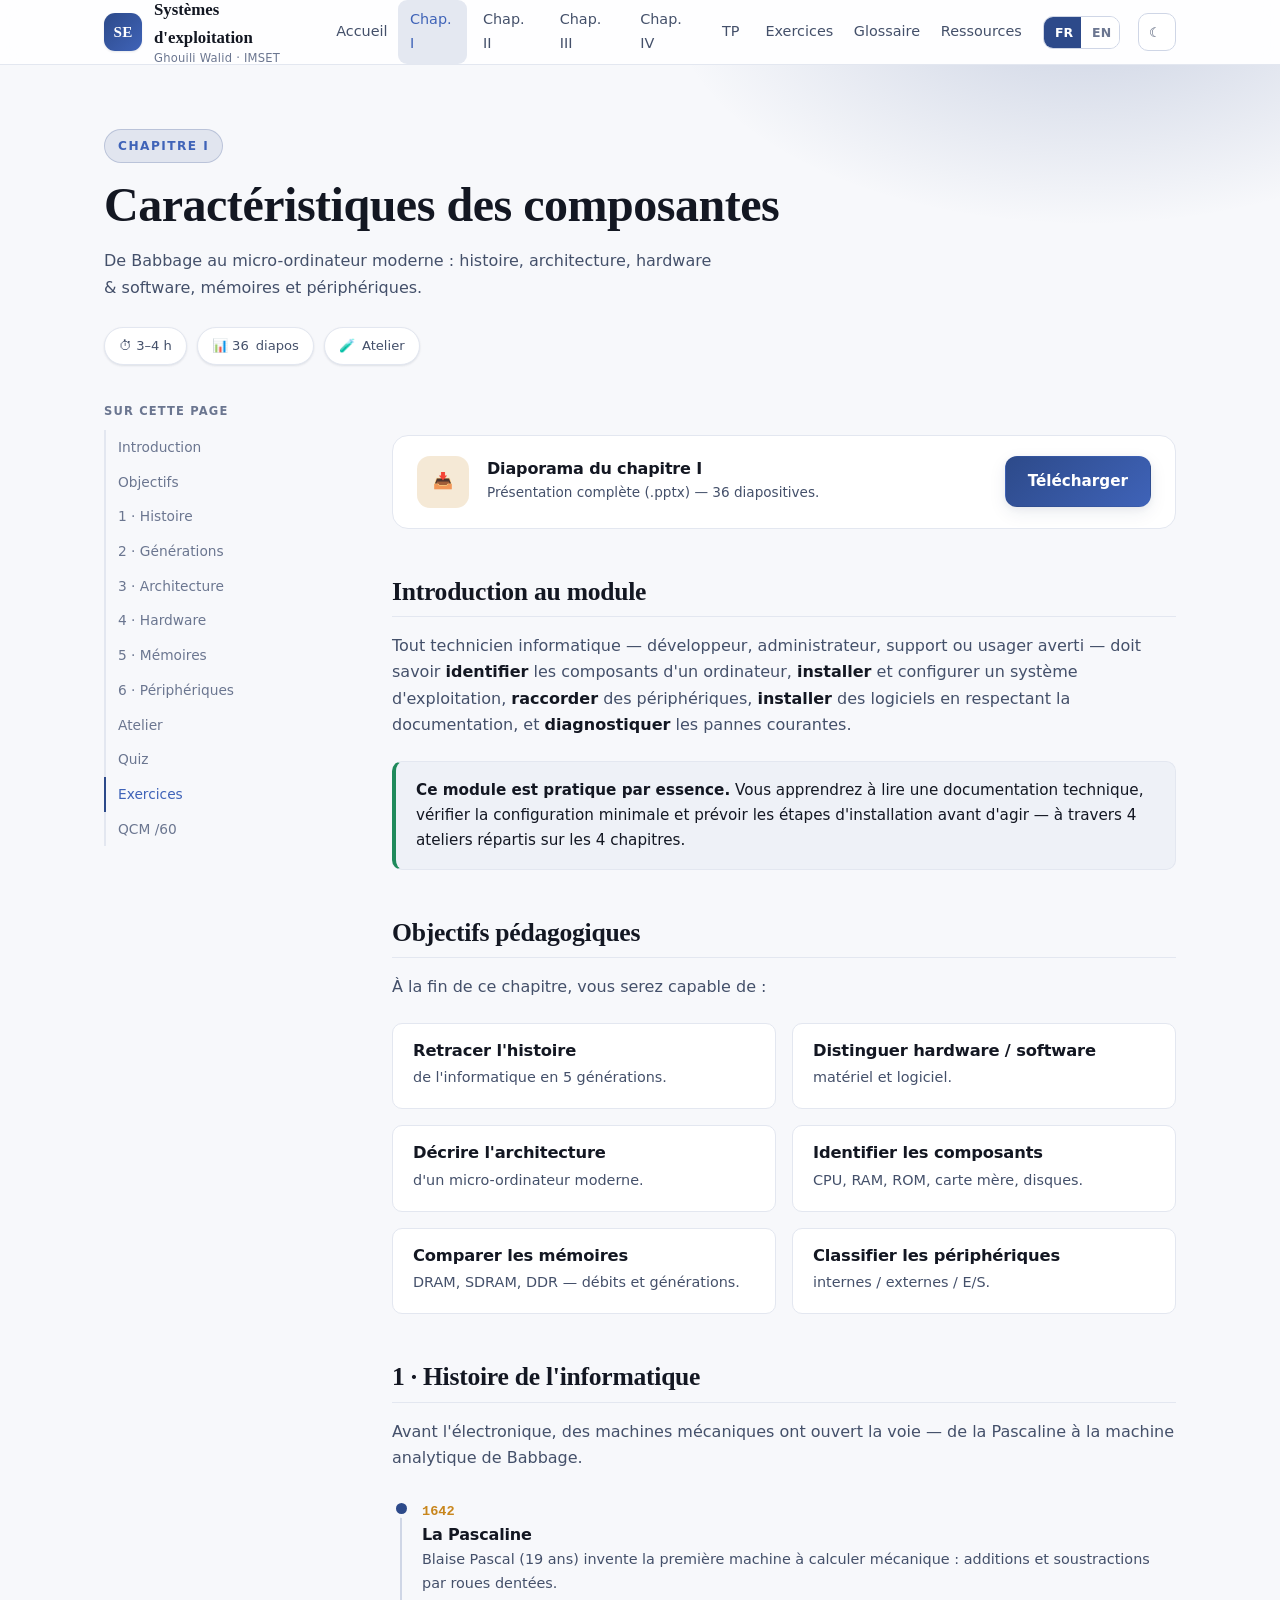
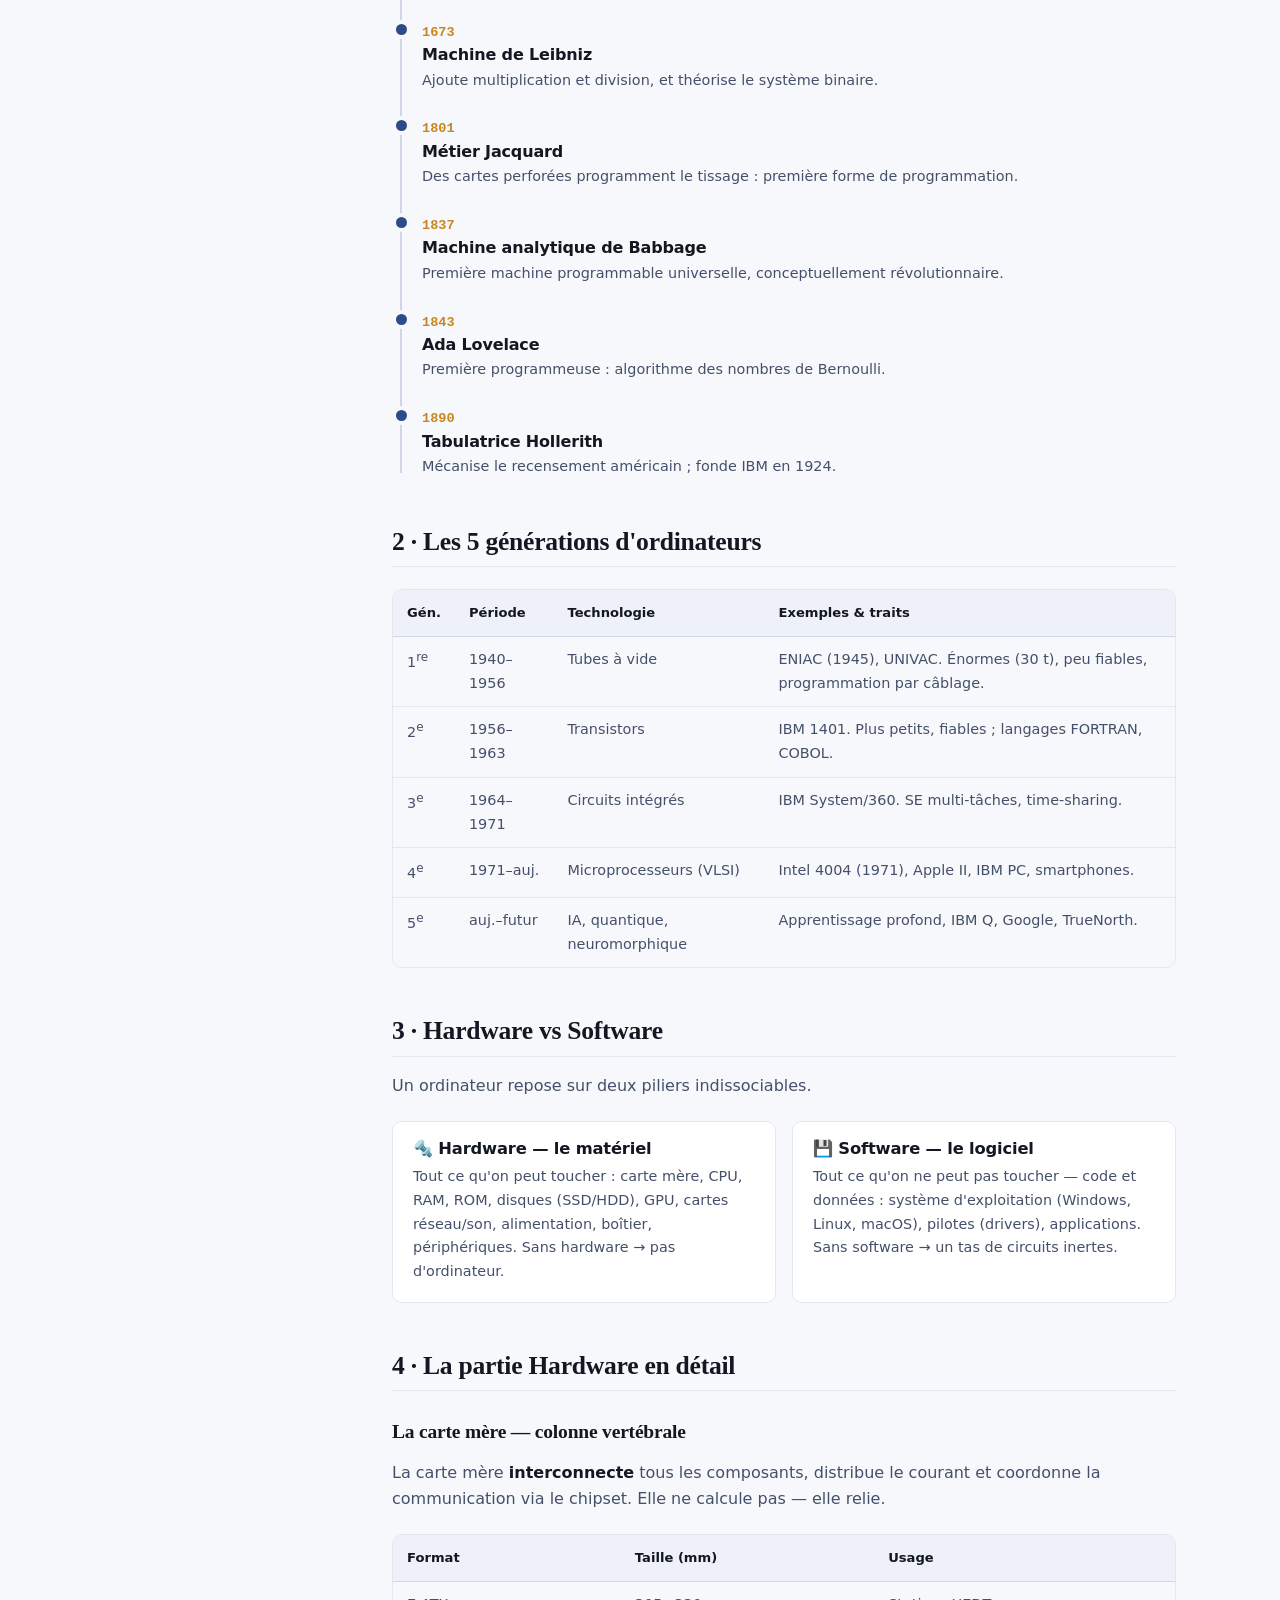
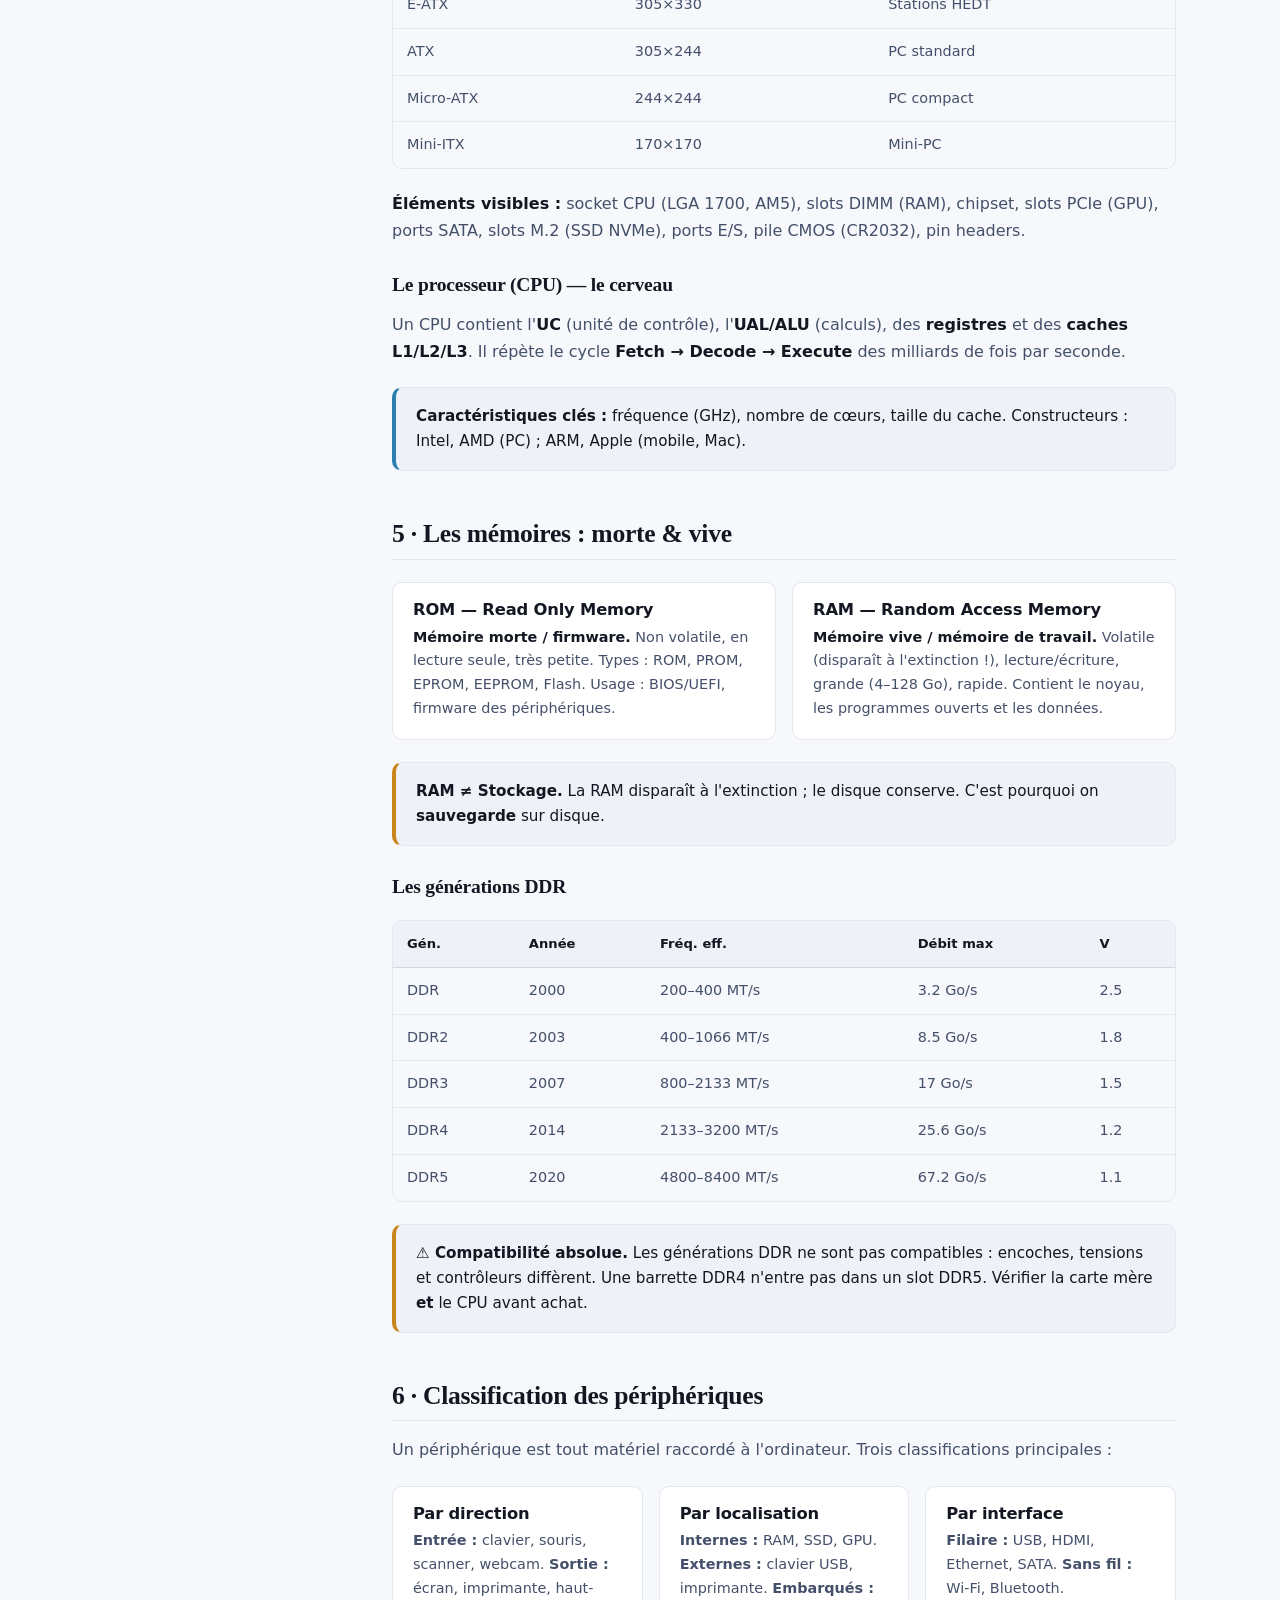
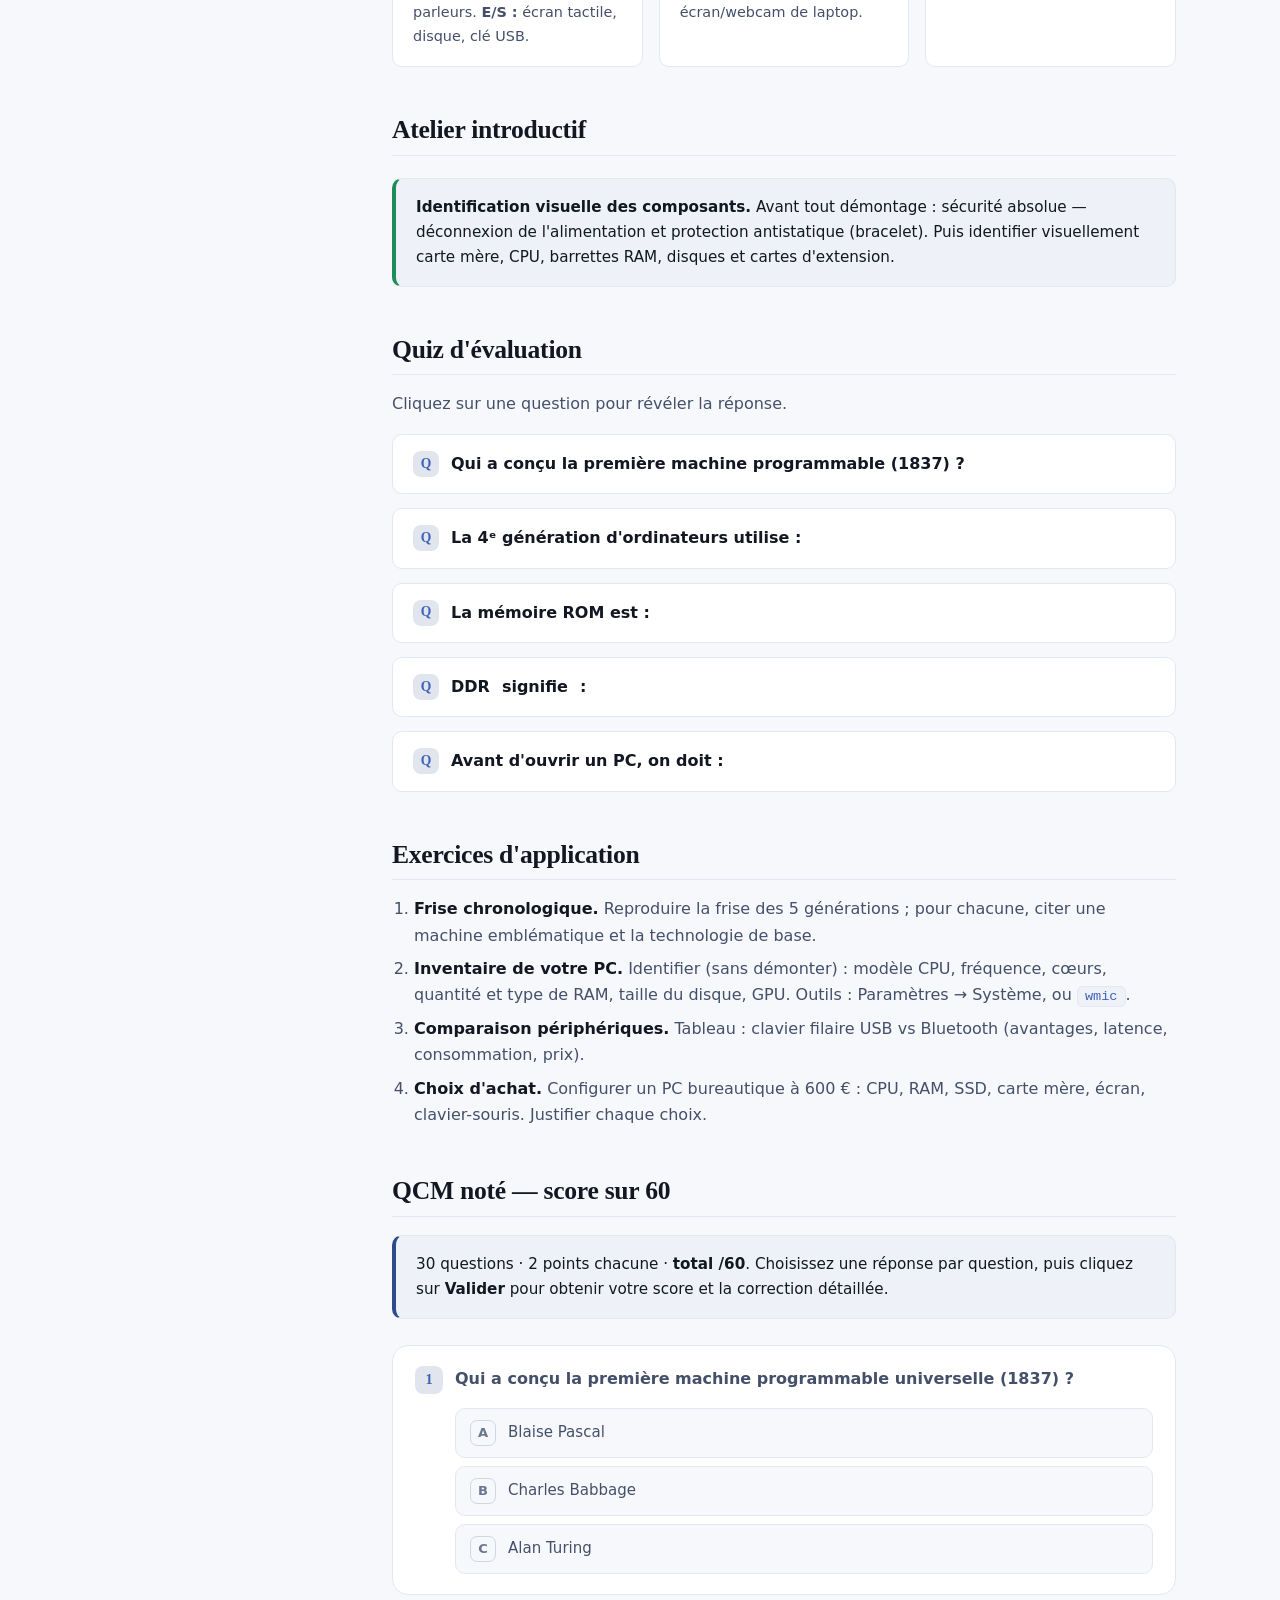
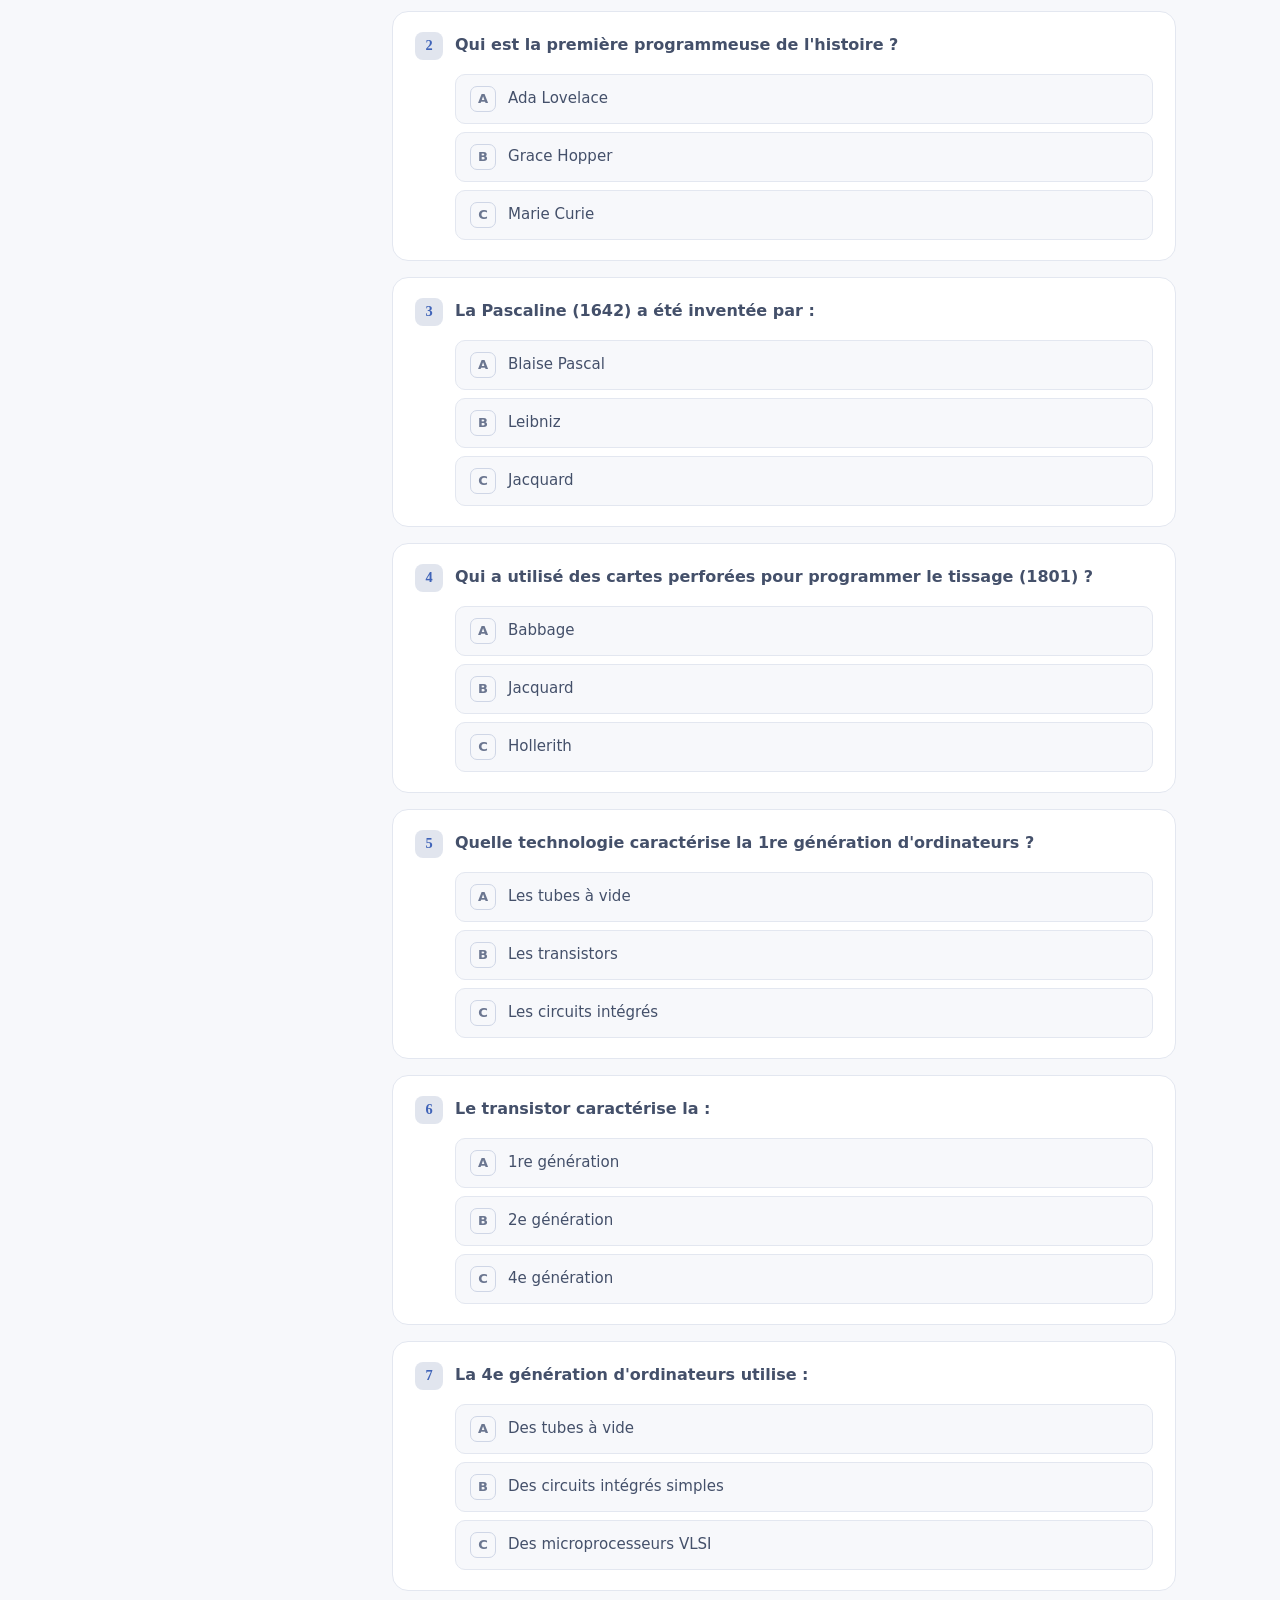
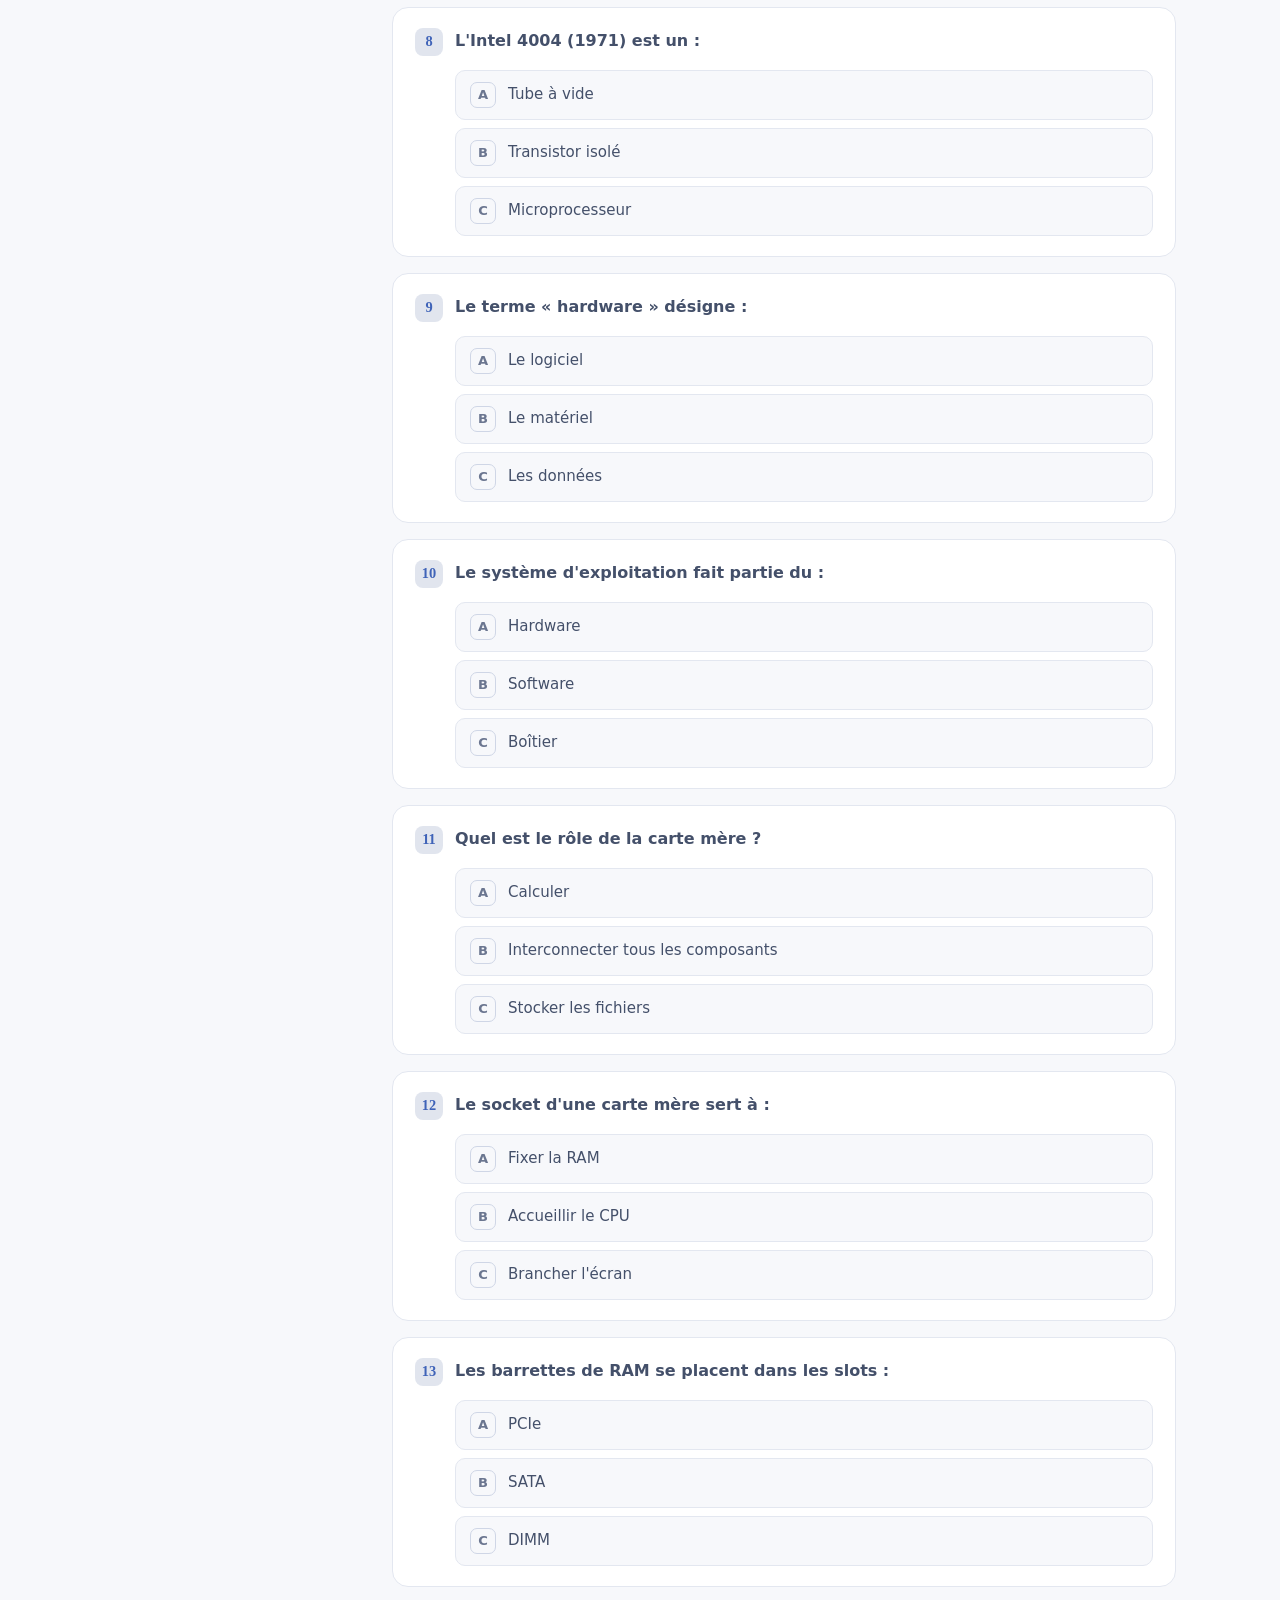
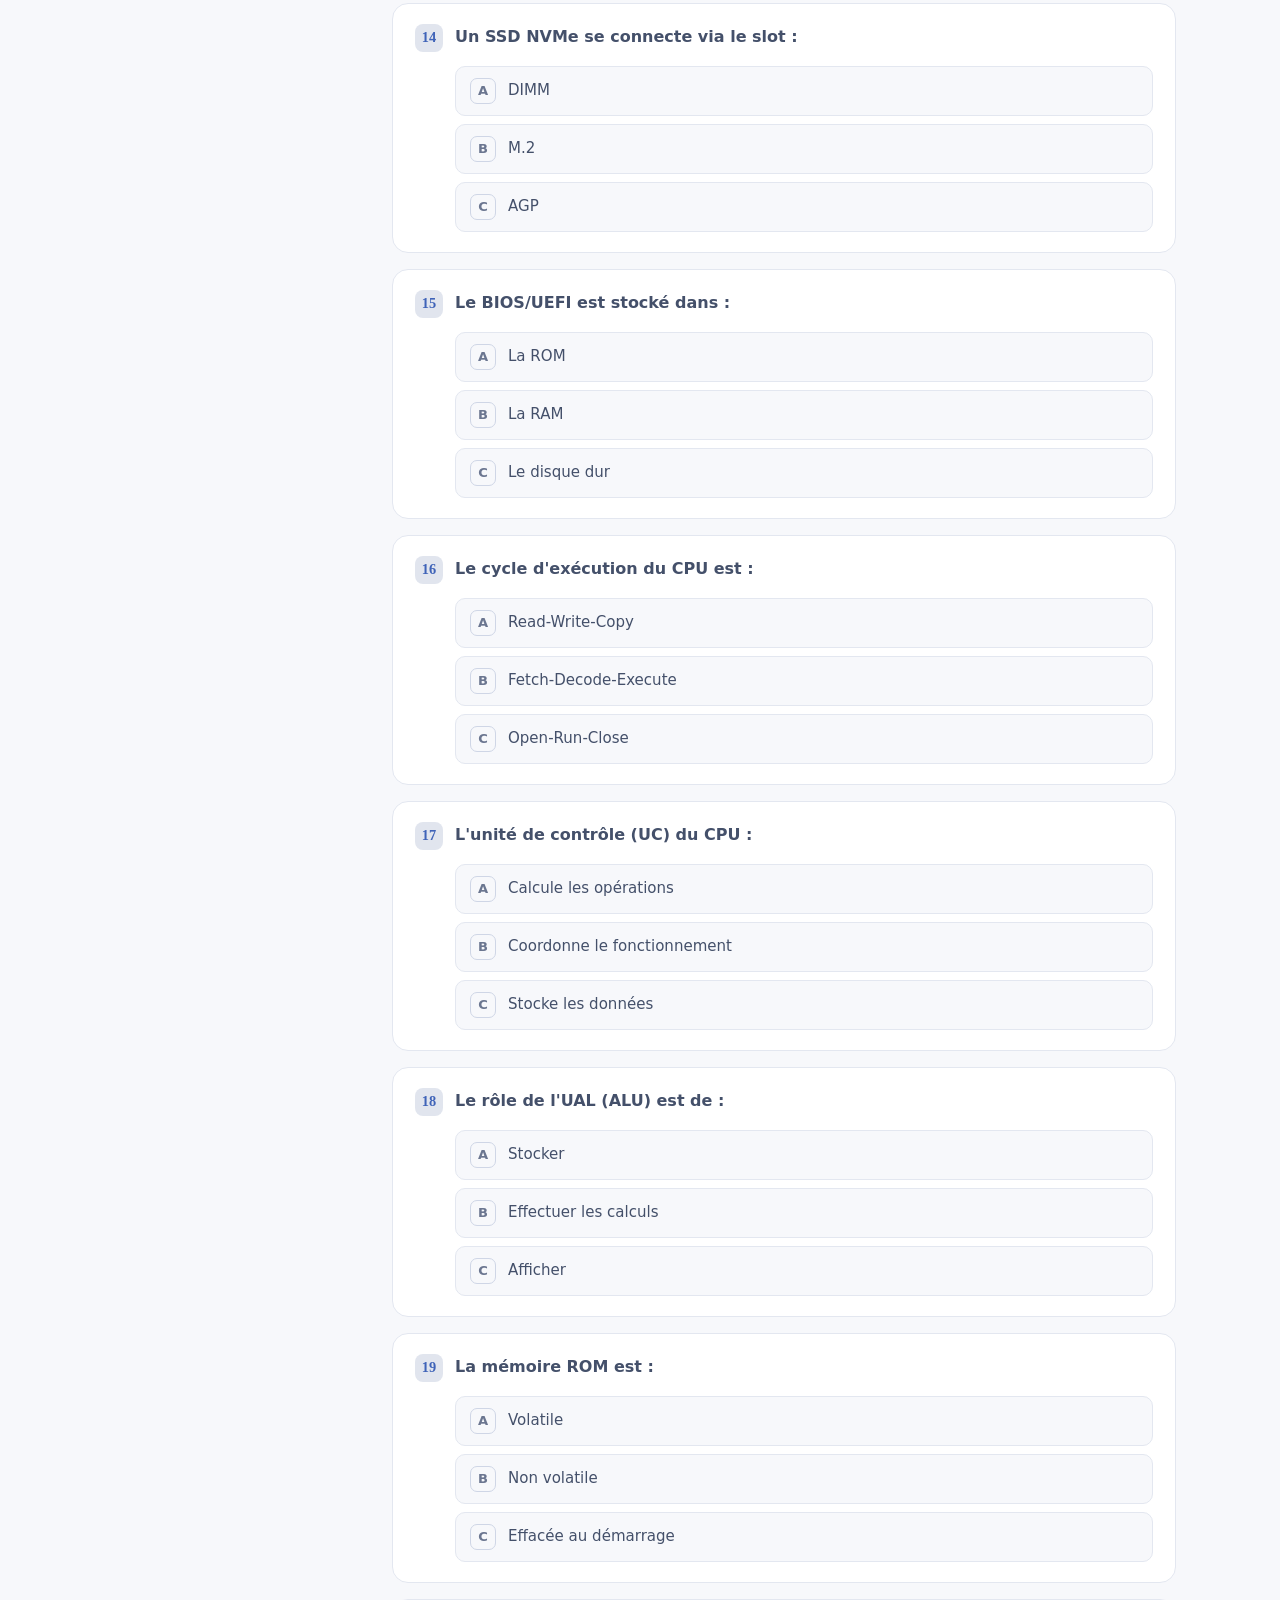
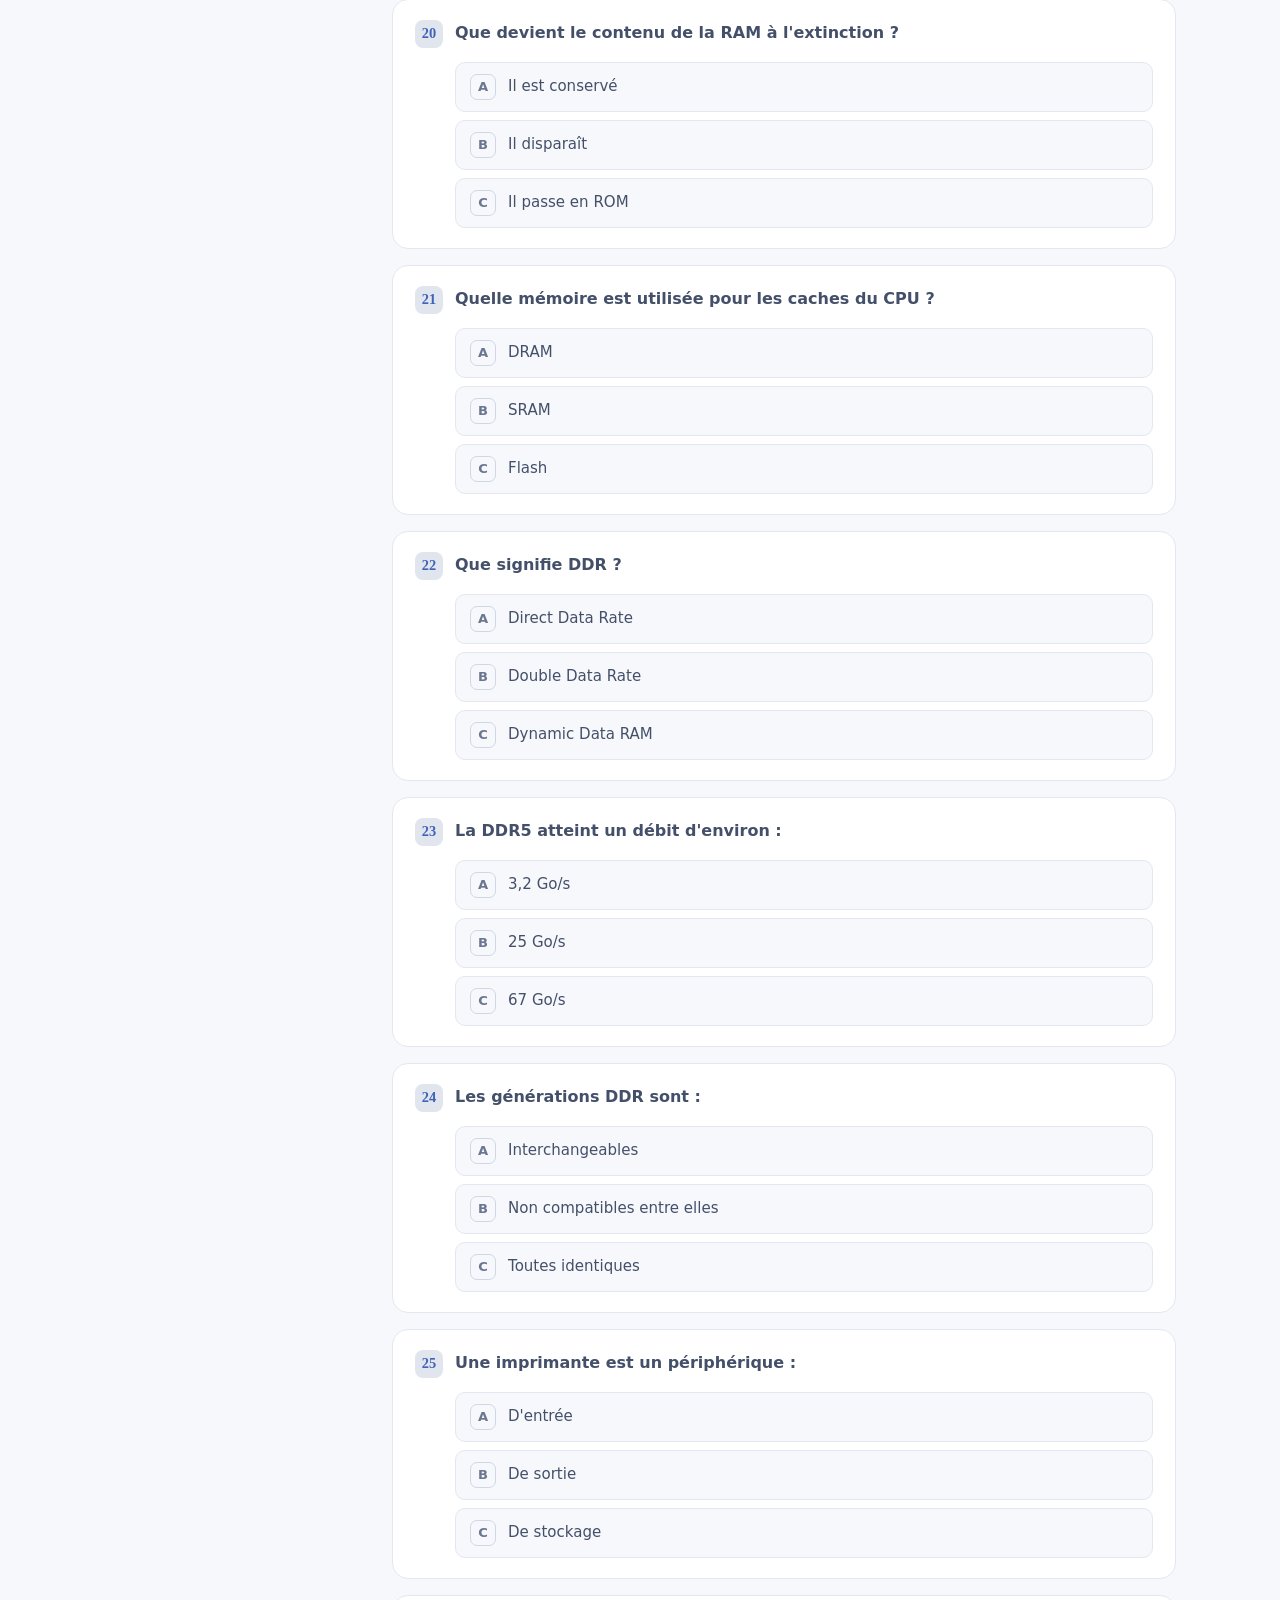
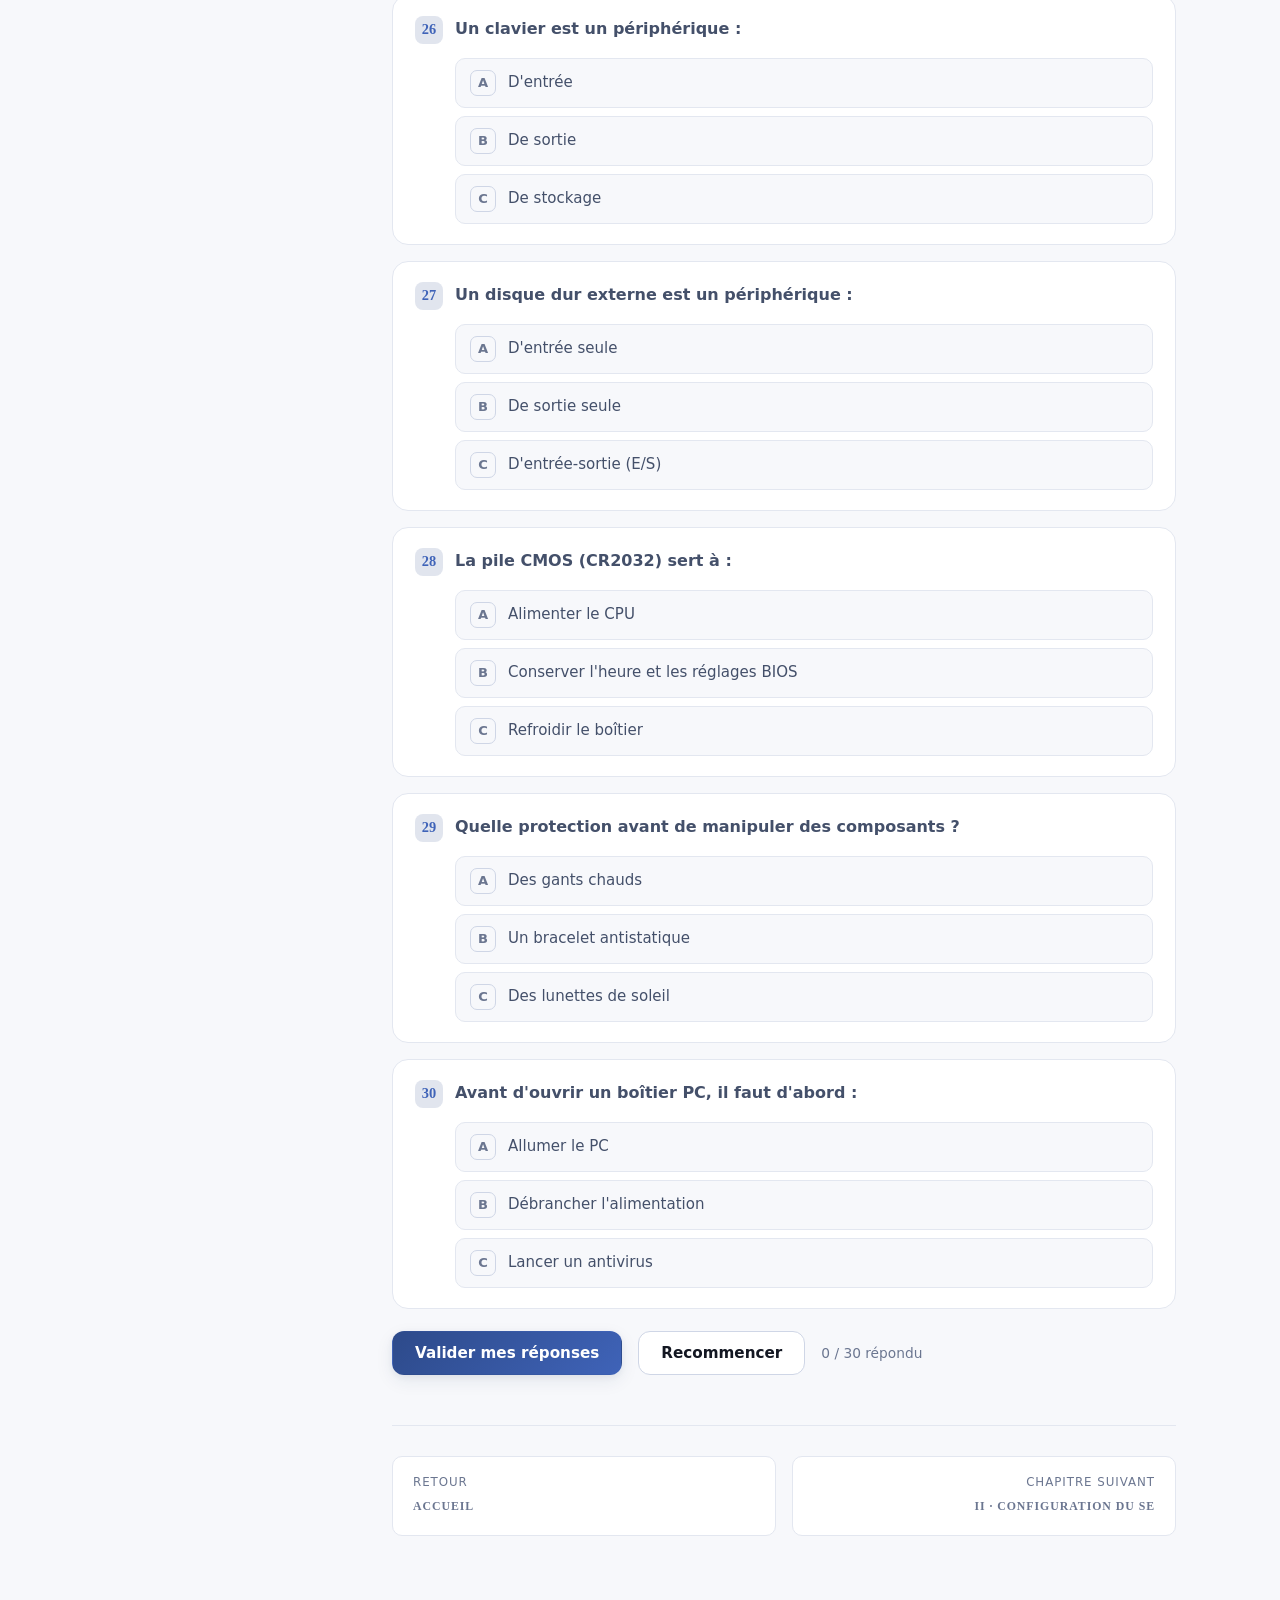
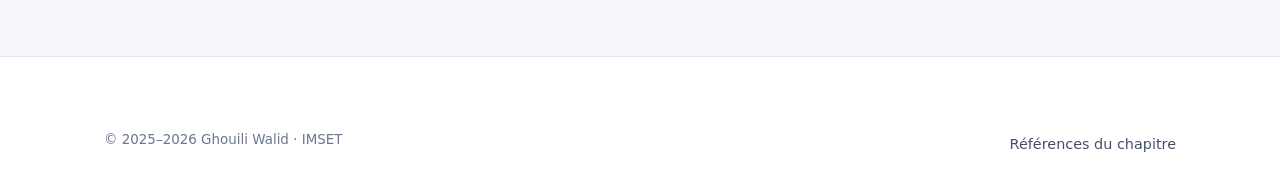
==== commit f25e175b: "Add files via upload" ====
--- a/chapitre-1.html
+++ b/chapitre-1.html
@@ -19,7 +19,7 @@
     <a href="chapitre-2.html">Chap. II</a>
     <a href="chapitre-3.html">Chap. III</a>
     <a href="chapitre-4.html">Chap. IV</a>
-    <a href="travaux-pratiques.html">TP</a><a href="examens.html"><span class="fr">Examens</span><span class="en">Exams</span></a><a href="glossaire.html"><span class="fr">Glossaire</span><span class="en">Glossary</span></a>
+    <a href="travaux-pratiques.html">TP</a><a href="exercices.html"><span class="fr">Exercices</span><span class="en">Exercises</span></a><a href="glossaire.html"><span class="fr">Glossaire</span><span class="en">Glossary</span></a>
     <a href="ressources.html"><span class="fr">Ressources</span><span class="en">Resources</span></a>
   </nav>
   <div class="lang-toggle"><button data-lang-btn="fr">FR</button><button data-lang-btn="en">EN</button></div>
